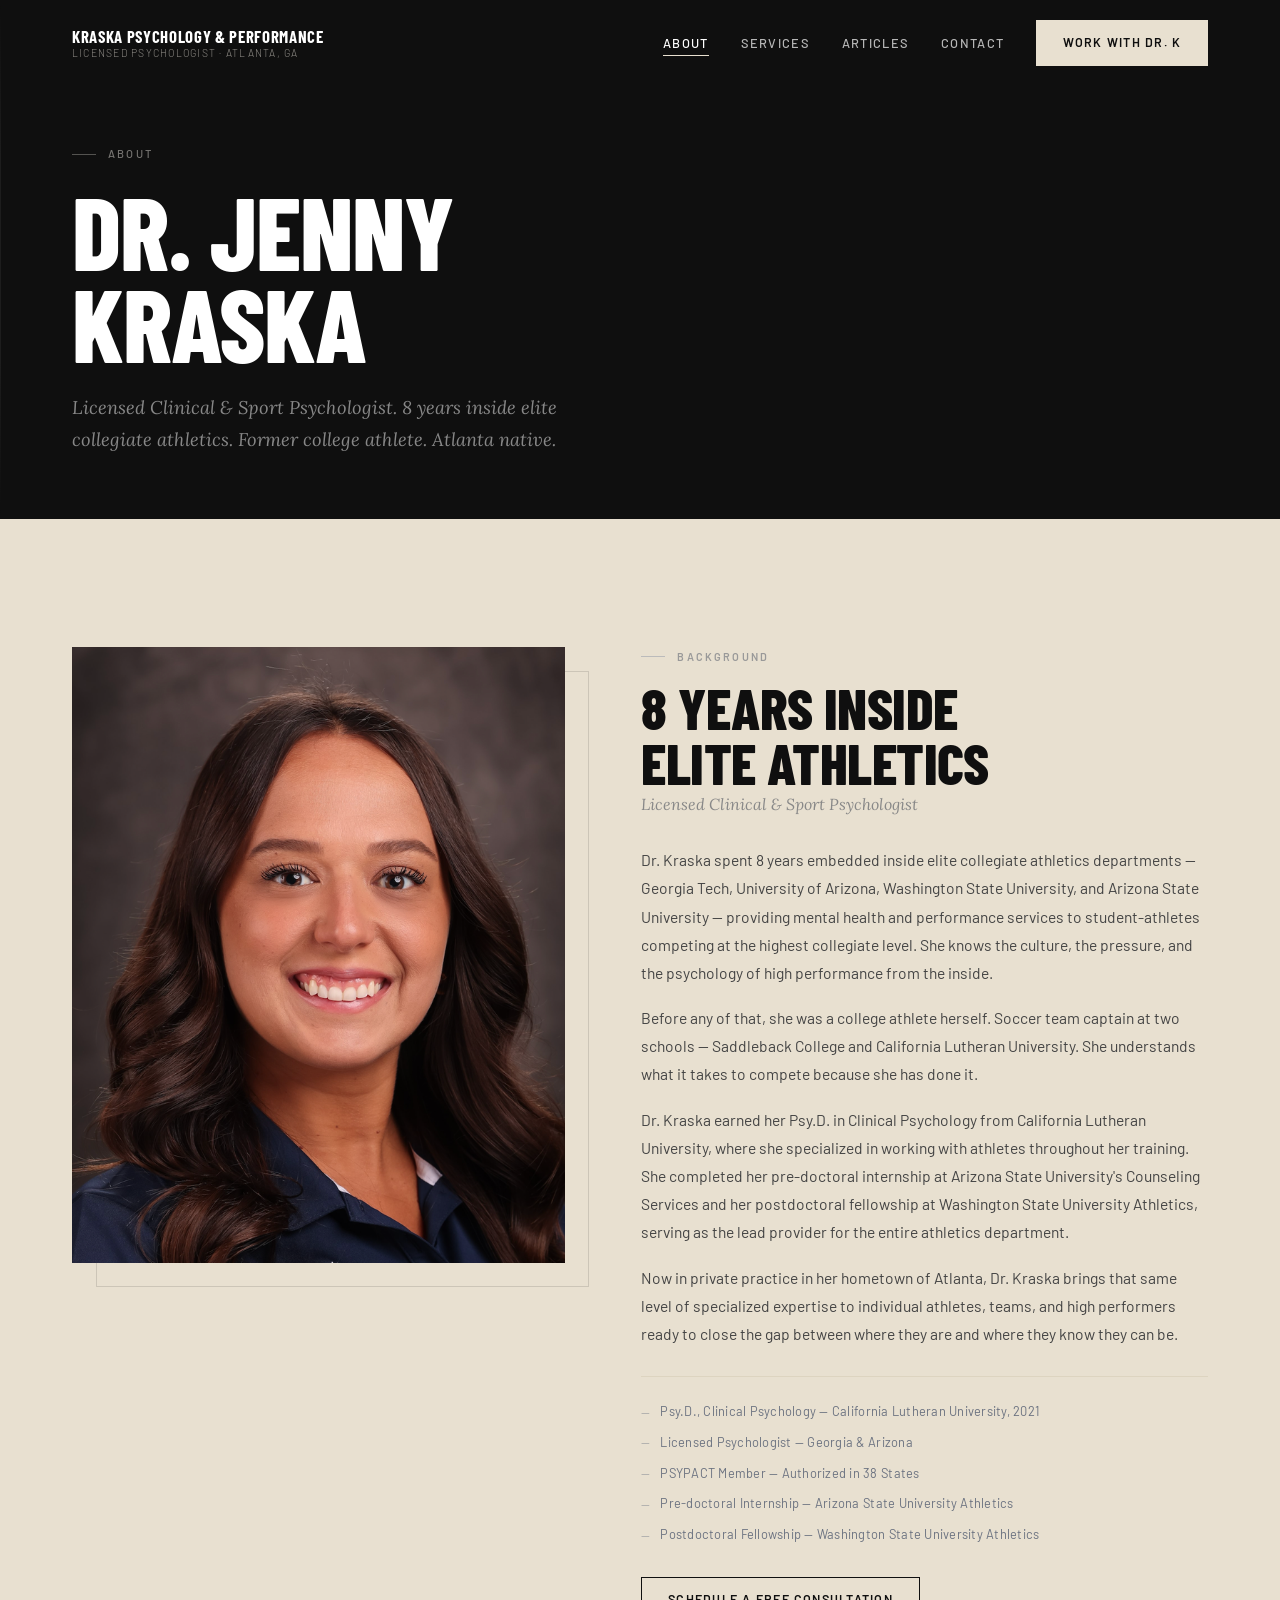
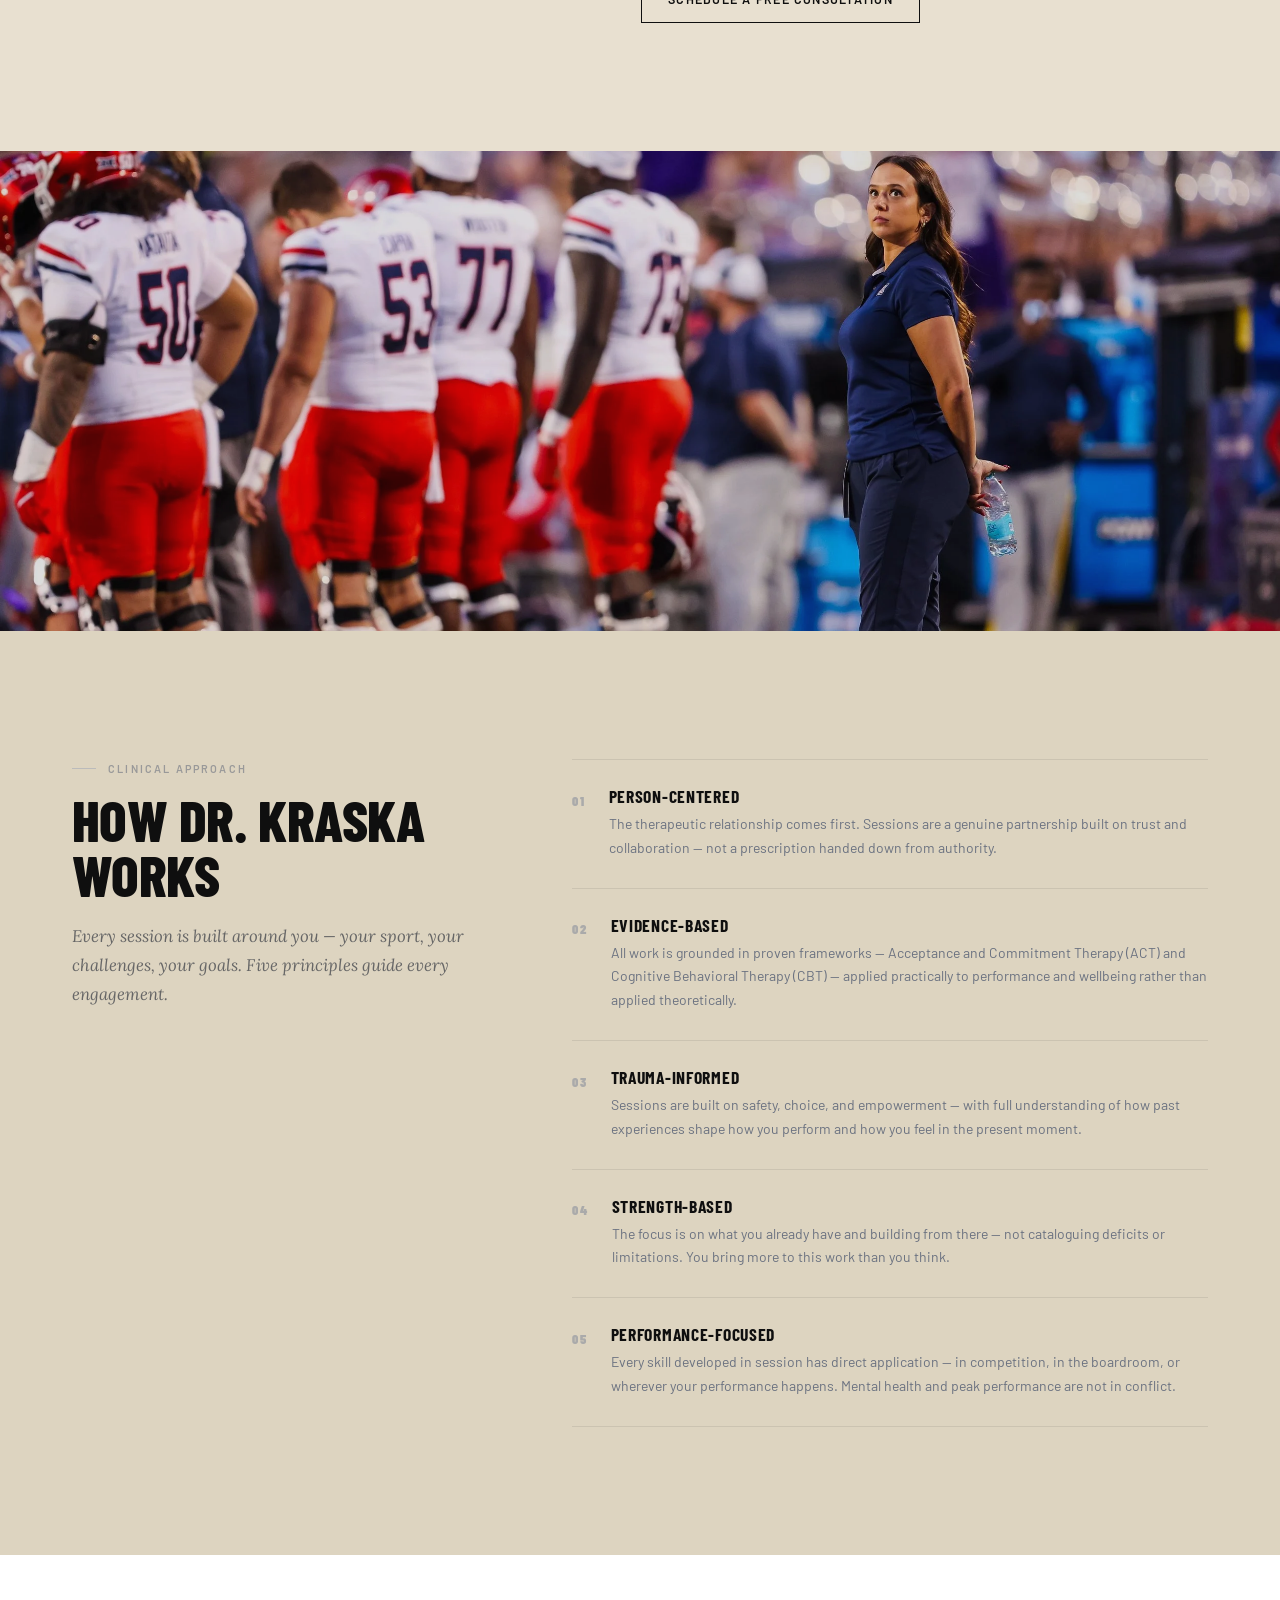
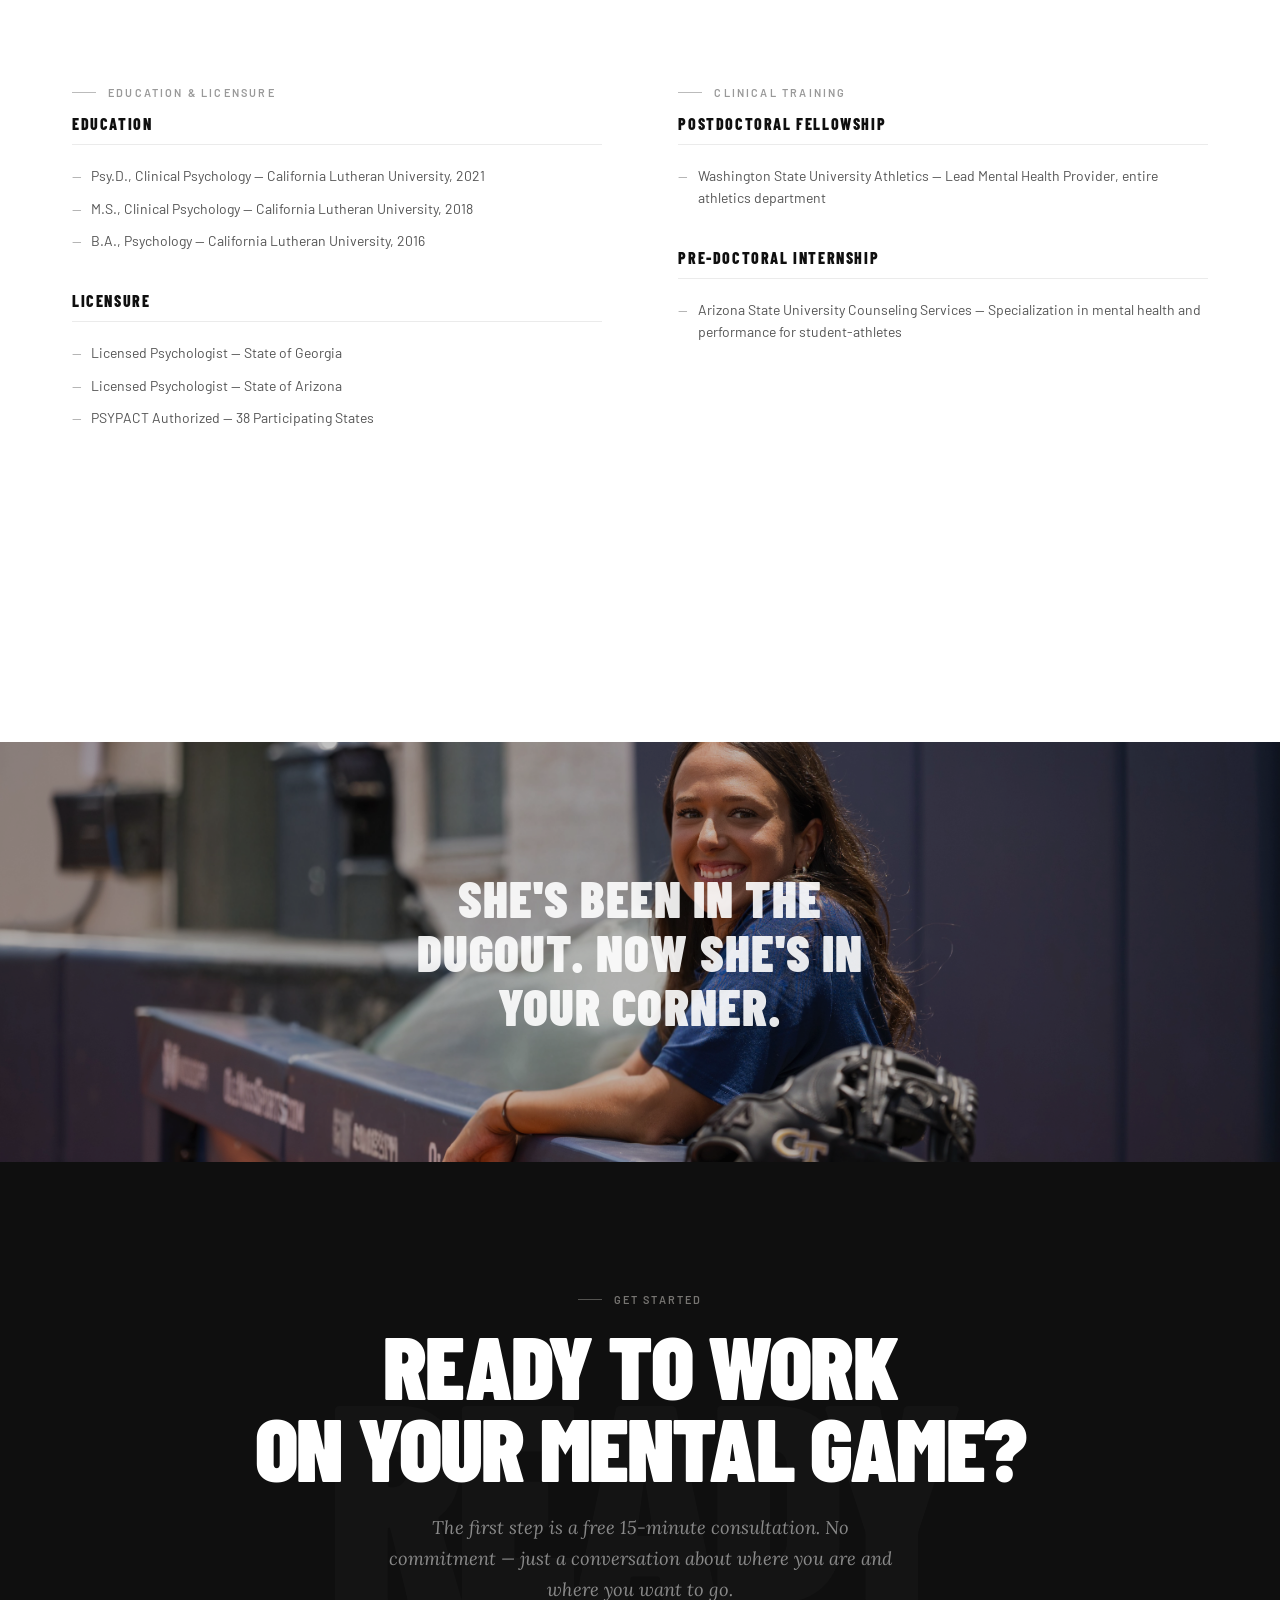
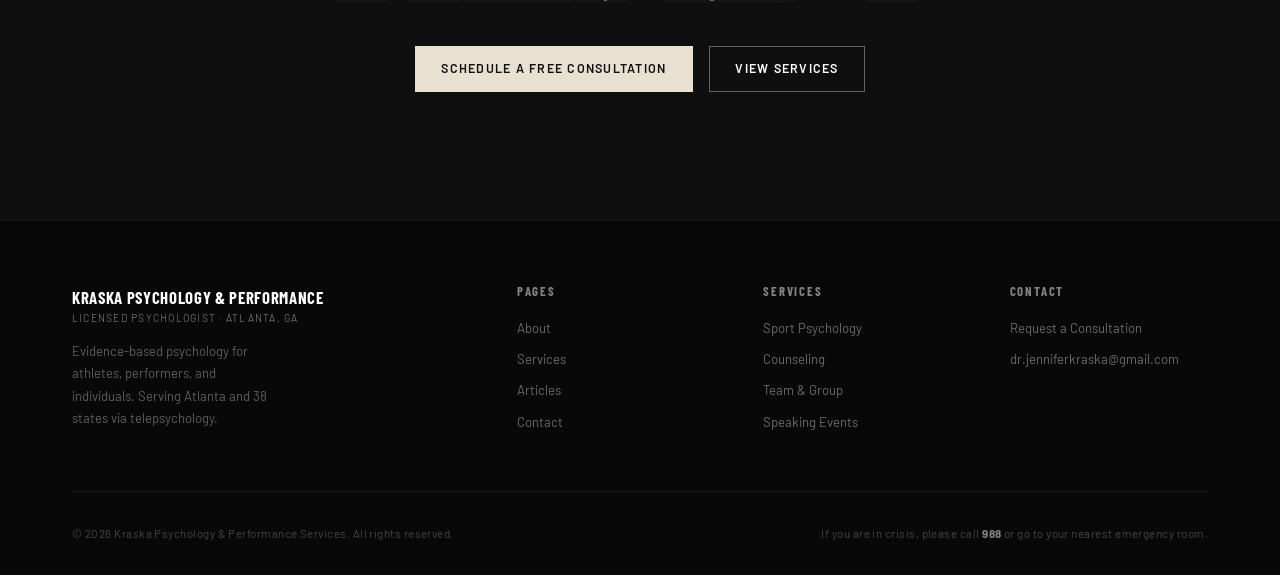
==== about.html @ d78b2ba6 "switched kpps design" ====
<!DOCTYPE html>
<html lang="en">
<head>
  <meta charset="UTF-8" />
  <meta name="viewport" content="width=device-width, initial-scale=1.0" />
  <title>About Dr. Jenny Kraska | Kraska Psychology & Performance</title>
  <meta name="description" content="Dr. Jenny Kraska is a licensed Clinical and Sport Psychologist with 8 years inside elite collegiate athletics. Based in Atlanta, GA — serving clients in 38 states." />
  <meta name="robots" content="index, follow" />
  <meta property="og:title" content="About Dr. Jenny Kraska" />
  <meta property="og:type" content="website" />
  <link rel="canonical" href="https://www.kraskapsychologyandperformance.com/about.html" />
  <link rel="preconnect" href="https://fonts.googleapis.com" />
  <link rel="preconnect" href="https://fonts.gstatic.com" crossorigin />
  <link href="https://fonts.googleapis.com/css2?family=Barlow+Condensed:wght@600;700;800;900&family=Lora:ital,wght@0,400;0,500;1,400&family=Barlow:wght@300;400;500&display=swap" rel="stylesheet" />
  <link rel="stylesheet" href="assets/css/styles.css" />
</head>
<body>

<a class="skip-link" href="#main-content">Skip to main content</a>

<header class="site-header" id="site-header" role="banner">
  <div class="container">
    <div class="header-inner">
      <a href="index.html" class="wordmark" aria-label="Kraska Psychology & Performance — Home">
        Kraska Psychology & Performance
        <span>Licensed Psychologist · Atlanta, GA</span>
      </a>
      <nav class="main-nav" aria-label="Main navigation">
        <a href="about.html">About</a>
        <a href="services.html">Services</a>
        <a href="articles.html">Articles</a>
        <a href="contact.html">Contact</a>
      </nav>
      <a href="contact.html" class="btn btn-primary-light header-cta">Work with Dr. K</a>
      <button class="nav-toggle" id="nav-toggle" aria-label="Toggle menu" aria-expanded="false">
        <span></span><span></span><span></span>
      </button>
    </div>
  </div>
  <nav class="mobile-nav" id="mobile-nav" aria-label="Mobile navigation">
    <a href="about.html">About</a>
    <a href="services.html">Services</a>
    <a href="articles.html">Articles</a>
    <a href="contact.html">Contact</a>
    <a href="contact.html" class="btn btn-primary-light">Request a Consultation</a>
  </nav>
</header>

<main id="main-content">

  <!-- ── PAGE HERO ─────────────────────────────────────────────── -->
  <section class="page-hero noise" aria-labelledby="about-heading">
    <div class="container" style="position:relative;z-index:2;">
      <p class="page-hero-label">About</p>
      <h1 id="about-heading">Dr. Jenny<br>Kraska</h1>
      <p class="page-hero-sub">Licensed Clinical & Sport Psychologist. 8 years inside elite collegiate athletics. Former college athlete. Atlanta native.</p>
    </div>
  </section>

  <!-- ── BIO + PHOTO ────────────────────────────────────────────── -->
  <section class="section section-cream" aria-labelledby="bio-heading">
    <div class="container">
      <div class="about-grid">

        <div class="about-photo-wrap fade-up">
          <img
            src="assets/img/dr_kraska_headshot.webp"
            alt="Dr. Jenny Kraska"
            loading="lazy"
          />
        </div>

        <div class="about-content">
          <p class="section-label">Background</p>
          <h2 id="bio-heading" class="section-headline fade-up">8 Years Inside<br>Elite Athletics</h2>
          <p class="about-title fade-up">Licensed Clinical & Sport Psychologist</p>

          <div class="about-body fade-up">
            <p>Dr. Kraska spent 8 years embedded inside elite collegiate athletics departments — Georgia Tech, University of Arizona, Washington State University, and Arizona State University — providing mental health and performance services to student-athletes competing at the highest collegiate level. She knows the culture, the pressure, and the psychology of high performance from the inside.</p>
            <p>Before any of that, she was a college athlete herself. Soccer team captain at two schools — Saddleback College and California Lutheran University. She understands what it takes to compete because she has done it.</p>
            <p>Dr. Kraska earned her Psy.D. in Clinical Psychology from California Lutheran University, where she specialized in working with athletes throughout her training. She completed her pre-doctoral internship at Arizona State University's Counseling Services and her postdoctoral fellowship at Washington State University Athletics, serving as the lead provider for the entire athletics department.</p>
            <p>Now in private practice in her hometown of Atlanta, Dr. Kraska brings that same level of specialized expertise to individual athletes, teams, and high performers ready to close the gap between where they are and where they know they can be.</p>
          </div>

          <ul class="creds-list fade-up" aria-label="Key credentials">
            <li>Psy.D., Clinical Psychology — California Lutheran University, 2021</li>
            <li>Licensed Psychologist — Georgia & Arizona</li>
            <li>PSYPACT Member — Authorized in 38 States</li>
            <li>Pre-doctoral Internship — Arizona State University Athletics</li>
            <li>Postdoctoral Fellowship — Washington State University Athletics</li>
          </ul>

          <a href="contact.html" class="btn btn-outline fade-up">Schedule a Free Consultation</a>
        </div>

      </div>
    </div>
  </section>

  <!-- ── ON THE FIELD PHOTO BREAK ──────────────────────────────── -->
  <div style="background:var(--black-mid); overflow:hidden; max-height:480px;">
    <img
      src="assets/img/dr_kraska_onfield.webp"
      alt="Dr. Kraska on the sideline during a collegiate football game at the University of Arizona"
      loading="lazy"
      style="width:100%; max-height:480px; object-fit:cover; object-position:center 30%; opacity:0.85;"
    />
  </div>

  <!-- ── APPROACH ───────────────────────────────────────────────── -->
  <section class="section section-cream-dark" aria-labelledby="approach-heading">
    <div class="container">
      <div style="display:grid; grid-template-columns:0.8fr 1.2fr; gap:clamp(3rem,6vw,6rem); align-items:start;">

        <div style="position:sticky; top:7rem;">
          <p class="section-label">Clinical Approach</p>
          <h2 id="approach-heading" class="section-headline fade-up">How Dr. Kraska<br>Works</h2>
          <p class="fade-up" style="font-family:'Lora',serif; font-style:italic; font-size:1.05rem; line-height:1.75; color:#666; margin-top:1.25rem;">Every session is built around you — your sport, your challenges, your goals. Five principles guide every engagement.</p>
        </div>

        <div class="approach-pillars">
          <div class="pillar fade-up">
            <span class="pillar-num">01</span>
            <div>
              <h4>Person-Centered</h4>
              <p>The therapeutic relationship comes first. Sessions are a genuine partnership built on trust and collaboration — not a prescription handed down from authority.</p>
            </div>
          </div>
          <div class="pillar fade-up fade-up-delay-1">
            <span class="pillar-num">02</span>
            <div>
              <h4>Evidence-Based</h4>
              <p>All work is grounded in proven frameworks — Acceptance and Commitment Therapy (ACT) and Cognitive Behavioral Therapy (CBT) — applied practically to performance and wellbeing rather than applied theoretically.</p>
            </div>
          </div>
          <div class="pillar fade-up fade-up-delay-2">
            <span class="pillar-num">03</span>
            <div>
              <h4>Trauma-Informed</h4>
              <p>Sessions are built on safety, choice, and empowerment — with full understanding of how past experiences shape how you perform and how you feel in the present moment.</p>
            </div>
          </div>
          <div class="pillar fade-up fade-up-delay-3">
            <span class="pillar-num">04</span>
            <div>
              <h4>Strength-Based</h4>
              <p>The focus is on what you already have and building from there — not cataloguing deficits or limitations. You bring more to this work than you think.</p>
            </div>
          </div>
          <div class="pillar fade-up fade-up-delay-4">
            <span class="pillar-num">05</span>
            <div>
              <h4>Performance-Focused</h4>
              <p>Every skill developed in session has direct application — in competition, in the boardroom, or wherever your performance happens. Mental health and peak performance are not in conflict.</p>
            </div>
          </div>
        </div>

      </div>
    </div>
  </section>

  <!-- ── EDUCATION & CREDENTIALS ───────────────────────────────── -->
  <section class="section section-white" aria-label="Education and credentials">
    <div class="container">
      <div style="display:grid; grid-template-columns:1fr 1fr; gap:clamp(3rem,6vw,5rem);">

        <div>
          <p class="section-label">Education & Licensure</p>
          <div class="credentials-block fade-up">
            <h3>Education</h3>
            <ul>
              <li>Psy.D., Clinical Psychology — California Lutheran University, 2021</li>
              <li>M.S., Clinical Psychology — California Lutheran University, 2018</li>
              <li>B.A., Psychology — California Lutheran University, 2016</li>
            </ul>
          </div>
          <div class="credentials-block fade-up fade-up-delay-1">
            <h3>Licensure</h3>
            <ul>
              <li>Licensed Psychologist — State of Georgia</li>
              <li>Licensed Psychologist — State of Arizona</li>
              <li>PSYPACT Authorized — 38 Participating States</li>
            </ul>
          </div>
          <div class="credentials-block fade-up fade-up-delay-2">
            <h3>Professional Memberships</h3>
            <ul>
              <li>Association for Applied Sport Psychology (AASP)</li>
              <li>Clinical/Counseling Sport Psychology Association (CCSPA)</li>
            </ul>
          </div>
        </div>

        <div>
          <p class="section-label">Clinical Training</p>
          <div class="credentials-block fade-up">
            <h3>Postdoctoral Fellowship</h3>
            <ul>
              <li>Washington State University Athletics — Lead Mental Health Provider, entire athletics department</li>
            </ul>
          </div>
          <div class="credentials-block fade-up fade-up-delay-1">
            <h3>Pre-doctoral Internship</h3>
            <ul>
              <li>Arizona State University Counseling Services — Specialization in mental health and performance for student-athletes</li>
            </ul>
          </div>
          <div class="credentials-block fade-up fade-up-delay-2">
            <h3>Athletics Experience</h3>
            <ul>
              <li>Georgia Institute of Technology — Sport Psychologist</li>
              <li>University of Arizona — Sport Psychologist</li>
              <li>Washington State University — Lead Mental Health Provider</li>
              <li>Arizona State University — Internship</li>
            </ul>
          </div>
        </div>

      </div>
    </div>
  </section>

  <!-- ── DUGOUT PHOTO ───────────────────────────────────────────── -->
  <div style="background:var(--black); overflow:hidden; max-height:420px; position:relative;">
    <img
      src="assets/img/dr_kraska_dugout.jpeg"
      alt="Dr. Kraska in the dugout at a collegiate baseball game"
      loading="lazy"
      style="width:100%; max-height:420px; object-fit:cover; object-position:center 40%; opacity:0.75;"
    />
    <div style="position:absolute; inset:0; display:flex; align-items:center; justify-content:center; z-index:2;">
      <p style="font-family:'Barlow Condensed',sans-serif; font-weight:900; font-size:clamp(1.8rem,4vw,3.2rem); text-transform:uppercase; letter-spacing:0.02em; color:rgba(255,255,255,0.9); text-align:center; max-width:22ch; line-height:1.05;">She's been in the dugout. Now she's in your corner.</p>
    </div>
  </div>

  <!-- ── CTA ────────────────────────────────────────────────────── -->
  <section class="cta-section" aria-labelledby="about-cta-heading">
    <div class="container">
      <p class="section-label section-label-light" style="justify-content:center;">Get Started</p>
      <h2 id="about-cta-heading" class="cta-headline">Ready to Work<br>on Your Mental Game?</h2>
      <p class="cta-sub">The first step is a free 15-minute consultation. No commitment — just a conversation about where you are and where you want to go.</p>
      <div class="cta-actions">
        <a href="contact.html" class="btn btn-primary-light">Schedule a Free Consultation</a>
        <a href="services.html" class="btn btn-ghost">View Services</a>
      </div>
    </div>
  </section>

</main>

<footer class="site-footer" role="contentinfo">
  <div class="container">
    <div class="footer-grid">
      <div class="footer-brand">
        <a href="index.html" class="wordmark">
          Kraska Psychology & Performance
          <span>Licensed Psychologist · Atlanta, GA</span>
        </a>
        <p>Evidence-based psychology for athletes, performers, and individuals. Serving Atlanta and 38 states via telepsychology.</p>
      </div>
      <div class="footer-col">
        <h4>Pages</h4>
        <a href="about.html">About</a>
        <a href="services.html">Services</a>
        <a href="articles.html">Articles</a>
        <a href="contact.html">Contact</a>
      </div>
      <div class="footer-col">
        <h4>Services</h4>
        <a href="services.html#sport-psychology">Sport Psychology</a>
        <a href="services.html#counseling">Counseling</a>
        <a href="services.html#team-consulting">Team & Group</a>
        <a href="services.html#speaking">Speaking Events</a>
      </div>
      <div class="footer-col">
        <h4>Contact</h4>
        <a href="contact.html">Request a Consultation</a>
        <a href="mailto:dr.jenniferkraska@gmail.com">dr.jenniferkraska@gmail.com</a>
      </div>
    </div>
    <div class="footer-bottom">
      <span>© <span id="footer-year"></span> Kraska Psychology & Performance Services. All rights reserved.</span>
      <span>If you are in crisis, please call <strong>988</strong> or go to your nearest emergency room.</span>
    </div>
  </div>
</footer>

<script src="assets/js/main.js"></script>
</body>
</html>
---- assets/css/styles.css ----
/* ============================================
   Kraska Psychology & Performance
   Unified Stylesheet — All Pages
   ============================================ */

/* ─── VARIABLES ─────────────────────────────────────────────── */
:root {
  --black: #0f0f0f;
  --black-mid: #1a1a1a;
  --black-lite: #242424;
  --cream: #e8e0d0;
  --cream-dark: #ddd4c0;
  --charcoal: #2a2a2a;
  --muted: #6b7280;
  --white: #ffffff;

  --font-display: "Barlow Condensed", sans-serif;
  --font-body: "Barlow", sans-serif;
  --font-serif: "Lora", serif;

  --max-w: 1200px;
  --section-pad: clamp(5rem, 10vw, 9rem);
  --gutter: clamp(1.25rem, 5vw, 2rem);
  --transition: 0.25s ease;
}

/* ─── RESET ──────────────────────────────────────────────────── */
*,
*::before,
*::after {
  box-sizing: border-box;
  margin: 0;
  padding: 0;
}
html {
  scroll-behavior: smooth;
  -webkit-text-size-adjust: 100%;
}
body {
  font-family: var(--font-body);
  font-weight: 400;
  color: var(--charcoal);
  background: var(--cream);
  -webkit-font-smoothing: antialiased;
  overflow-x: hidden;
  line-height: 1.6;
}
img {
  display: block;
  max-width: 100%;
  height: auto;
}
a {
  text-decoration: none;
  color: inherit;
}
button {
  cursor: pointer;
  font-family: inherit;
}
ul,
ol {
  list-style: none;
}

/* ─── CONTAINER ──────────────────────────────────────────────── */
.container {
  max-width: var(--max-w);
  margin: 0 auto;
  padding: 0 var(--gutter);
}

/* ─── NOISE OVERLAY ──────────────────────────────────────────── */
.noise {
  position: relative;
}
.noise::after {
  content: "";
  position: absolute;
  inset: 0;
  background-image: url("data:image/svg+xml,%3Csvg viewBox='0 0 256 256' xmlns='http://www.w3.org/2000/svg'%3E%3Cfilter id='noise'%3E%3CfeTurbulence type='fractalNoise' baseFrequency='0.9' numOctaves='4' stitchTiles='stitch'/%3E%3C/filter%3E%3Crect width='100%25' height='100%25' filter='url(%23noise)' opacity='0.04'/%3E%3C/svg%3E");
  pointer-events: none;
  z-index: 1;
}

/* ─── SKIP LINK ──────────────────────────────────────────────── */
.skip-link {
  position: absolute;
  top: -999px;
  left: 1rem;
  background: var(--cream);
  color: var(--black);
  padding: 0.5rem 1rem;
  font-weight: 700;
  z-index: 9999;
}
.skip-link:focus {
  top: 1rem;
}

/* ─── TYPOGRAPHY ─────────────────────────────────────────────── */
h1,
h2,
h3,
h4,
h5 {
  font-family: var(--font-display);
  font-weight: 800;
  line-height: 1;
  letter-spacing: -0.01em;
  text-transform: uppercase;
  color: var(--black);
}
h1 {
  font-size: clamp(2.8rem, 7vw, 5.5rem);
}
h2 {
  font-size: clamp(2rem, 4.5vw, 3.5rem);
}
h3 {
  font-size: clamp(1.4rem, 2.5vw, 1.85rem);
}
h4 {
  font-size: 1.1rem;
}
p {
  font-family: var(--font-body);
  font-size: 0.975rem;
  line-height: 1.8;
  color: #444;
}

/* ─── BUTTONS ────────────────────────────────────────────────── */
.btn {
  display: inline-flex;
  align-items: center;
  justify-content: center;
  font-family: var(--font-body);
  font-size: 0.78rem;
  font-weight: 600;
  letter-spacing: 0.1em;
  text-transform: uppercase;
  padding: 0.75rem 1.6rem;
  border: 1px solid transparent;
  cursor: pointer;
  transition: all var(--transition);
  white-space: nowrap;
}
.btn-primary {
  background: var(--black);
  color: var(--white);
  border-color: var(--black);
}
.btn-primary:hover {
  background: var(--black-mid);
  border-color: var(--black-mid);
  transform: translateY(-1px);
}
/* On dark backgrounds */
.btn-primary-light {
  background: var(--cream);
  color: var(--black);
  border-color: var(--cream);
}
.btn-primary-light:hover {
  background: var(--white);
  border-color: var(--white);
  transform: translateY(-1px);
}
.btn-ghost {
  background: transparent;
  color: var(--white);
  border-color: rgba(255, 255, 255, 0.35);
}
.btn-ghost:hover {
  border-color: var(--white);
  background: rgba(255, 255, 255, 0.05);
}
.btn-outline {
  background: transparent;
  color: var(--black);
  border-color: var(--black);
}
.btn-outline:hover {
  background: var(--black);
  color: var(--white);
}

/* ─── SECTION LABELS ─────────────────────────────────────────── */
.section-label {
  font-family: var(--font-body);
  font-size: 0.68rem;
  font-weight: 600;
  letter-spacing: 0.2em;
  text-transform: uppercase;
  color: #999;
  margin-bottom: 0.85rem;
  display: flex;
  align-items: center;
  gap: 0.75rem;
}
.section-label::before {
  content: "";
  display: inline-block;
  width: 1.5rem;
  height: 1px;
  background: #bbb;
  flex-shrink: 0;
}
/* On dark backgrounds */
.section-label-light {
  color: rgba(245, 240, 232, 0.45);
}
.section-label-light::before {
  background: rgba(245, 240, 232, 0.3);
}

.section-headline {
  font-family: var(--font-display);
  font-weight: 800;
  font-size: clamp(2.2rem, 4.5vw, 3.8rem);
  line-height: 0.95;
  letter-spacing: -0.01em;
  text-transform: uppercase;
  color: var(--black);
}
.section-headline-light {
  color: var(--white);
}

/* ─── FADE-UP ANIMATION ──────────────────────────────────────── */
.fade-up {
  opacity: 0;
  transform: translateY(28px);
  transition:
    opacity 0.7s ease,
    transform 0.7s ease;
}
.fade-up.visible {
  opacity: 1;
  transform: translateY(0);
}
.fade-up-delay-1 {
  transition-delay: 0.1s;
}
.fade-up-delay-2 {
  transition-delay: 0.2s;
}
.fade-up-delay-3 {
  transition-delay: 0.3s;
}
.fade-up-delay-4 {
  transition-delay: 0.4s;
}

/* ─── HEADER ─────────────────────────────────────────────────── */
.site-header {
  position: fixed;
  top: 0;
  left: 0;
  right: 0;
  z-index: 100;
  padding: 1.25rem 0;
  transition:
    background 0.4s ease,
    padding 0.4s ease,
    backdrop-filter 0.4s ease;
}
.site-header.scrolled {
  background: rgba(15, 15, 15, 0.96);
  backdrop-filter: blur(12px);
  padding: 0.85rem 0;
  border-bottom: 1px solid rgba(245, 240, 232, 0.1);
}
.header-inner {
  display: flex;
  align-items: center;
  gap: 2rem;
}
.wordmark {
  font-family: var(--font-display);
  font-weight: 700;
  font-size: 1.05rem;
  letter-spacing: 0.04em;
  text-transform: uppercase;
  color: var(--white);
  line-height: 1.1;
  flex-shrink: 0;
}
.wordmark span {
  display: block;
  font-family: var(--font-body);
  font-weight: 300;
  font-size: 0.65rem;
  letter-spacing: 0.12em;
  text-transform: uppercase;
  color: rgba(245, 240, 232, 0.55);
  margin-top: 0.15rem;
}
.main-nav {
  display: flex;
  align-items: center;
  gap: 2rem;
  margin-left: auto;
}
.main-nav a {
  font-family: var(--font-body);
  font-size: 0.8rem;
  font-weight: 500;
  letter-spacing: 0.1em;
  text-transform: uppercase;
  color: rgba(255, 255, 255, 0.7);
  transition: color 0.2s;
  position: relative;
}
.main-nav a::after {
  content: "";
  position: absolute;
  bottom: -3px;
  left: 0;
  width: 0;
  height: 1px;
  background: var(--cream);
  transition: width 0.3s ease;
}
.main-nav a:hover,
.main-nav a.active {
  color: var(--white);
}
.main-nav a:hover::after,
.main-nav a.active::after {
  width: 100%;
}

.nav-toggle {
  display: none;
  flex-direction: column;
  gap: 5px;
  background: none;
  border: none;
  cursor: pointer;
  padding: 4px;
  margin-left: auto;
}
.nav-toggle span {
  display: block;
  width: 24px;
  height: 1.5px;
  background: var(--white);
  transition: all 0.3s;
}
.nav-toggle.open span:nth-child(1) {
  transform: translateY(6.5px) rotate(45deg);
}
.nav-toggle.open span:nth-child(2) {
  opacity: 0;
}
.nav-toggle.open span:nth-child(3) {
  transform: translateY(-6.5px) rotate(-45deg);
}

.mobile-nav {
  display: none;
  flex-direction: column;
  padding: 1.5rem var(--gutter) 2rem;
  background: var(--black);
  border-top: 1px solid rgba(255, 255, 255, 0.08);
  gap: 0;
}
.mobile-nav.open {
  display: flex;
}
.mobile-nav a {
  font-size: 0.875rem;
  font-weight: 500;
  letter-spacing: 0.08em;
  text-transform: uppercase;
  color: rgba(255, 255, 255, 0.75);
  padding: 0.9rem 0;
  border-bottom: 1px solid rgba(255, 255, 255, 0.07);
  transition: color 0.2s;
}
.mobile-nav a:hover {
  color: var(--white);
}
.mobile-nav .btn {
  margin-top: 1.5rem;
  align-self: flex-start;
}

/* ─── PAGE HERO (inner pages) ───────────────────────────────── */
.page-hero {
  background: var(--black);
  padding-top: 9rem;
  padding-bottom: 4rem;
  position: relative;
  overflow: hidden;
}
.page-hero::after {
  content: "";
  position: absolute;
  top: 0;
  right: 15%;
  width: 1px;
  height: 100%;
  background: linear-gradient(
    to bottom,
    transparent,
    rgba(255, 255, 255, 0.06) 30%,
    rgba(255, 255, 255, 0.06) 70%,
    transparent
  );
  pointer-events: none;
}
.page-hero-label {
  font-family: var(--font-body);
  font-size: 0.7rem;
  font-weight: 500;
  letter-spacing: 0.2em;
  text-transform: uppercase;
  color: rgba(245, 240, 232, 0.45);
  margin-bottom: 1.25rem;
  display: flex;
  align-items: center;
  gap: 0.75rem;
}
.page-hero-label::before {
  content: "";
  display: inline-block;
  width: 1.5rem;
  height: 1px;
  background: rgba(245, 240, 232, 0.3);
}
.page-hero h1 {
  color: var(--white);
  font-size: clamp(3rem, 8vw, 7rem);
  line-height: 0.9;
  max-width: 14ch;
}
.page-hero-sub {
  font-family: var(--font-serif);
  font-style: italic;
  font-size: clamp(1rem, 1.8vw, 1.15rem);
  color: rgba(255, 255, 255, 0.5);
  margin-top: 1.5rem;
  max-width: 50ch;
  line-height: 1.7;
}

/* ─── SECTION BASE ───────────────────────────────────────────── */
.section {
  padding: var(--section-pad) 0;
}
.section-white {
  background: var(--white);
}
.section-cream {
  background: var(--cream);
}
.section-cream-dark {
  background: var(--cream-dark);
}
.section-black {
  background: var(--black);
  padding: var(--section-pad) 0;
}
.section-black-mid {
  background: var(--black-mid);
  padding: var(--section-pad) 0;
}

/* ─── TESTIMONIALS ───────────────────────────────────────────── */
.testimonials-grid {
  display: grid;
  grid-template-columns: repeat(3, 1fr);
  gap: 1.5rem;
}
.testimonial-card {
  background: var(--white);
  padding: 2rem;
  border: 1px solid var(--cream-dark);
  position: relative;
}
.testimonial-card::before {
  content: '"';
  position: absolute;
  top: 1rem;
  right: 1.5rem;
  font-family: var(--font-serif);
  font-size: 4rem;
  line-height: 1;
  color: var(--cream-dark);
}
.testimonial-stars {
  display: flex;
  gap: 0.2rem;
  margin-bottom: 1rem;
}
.star {
  color: #aaa;
  font-size: 0.8rem;
}
.testimonial-text {
  font-family: var(--font-serif);
  font-style: italic;
  font-size: 0.925rem;
  line-height: 1.75;
  color: #444;
  margin-bottom: 1.25rem;
}
.testimonial-attribution {
  font-size: 0.72rem;
  font-weight: 600;
  letter-spacing: 0.1em;
  text-transform: uppercase;
  color: var(--muted);
}
.testimonial-placeholder-note {
  font-size: 0.7rem;
  color: #aaa;
  letter-spacing: 0.06em;
  margin-top: 0.3rem;
}

/* ─── ARTICLES GRID ──────────────────────────────────────────── */
.articles-grid {
  display: grid;
  grid-template-columns: repeat(3, 1fr);
  gap: 1.5rem;
}
.articles-header,
.services-header {
  display: flex;
  justify-content: space-between;
  align-items: flex-end;
  margin-bottom: clamp(2.5rem, 5vw, 4rem);
  gap: 1.5rem;
}
.article-card {
  background: var(--cream);
  padding: 2rem;
  border: 1px solid rgba(0, 0, 0, 0.07);
  transition:
    border-color 0.3s,
    transform 0.3s;
}
.article-card:hover {
  border-color: var(--black);
  transform: translateY(-3px);
}
.article-tag {
  display: inline-block;
  font-size: 0.63rem;
  font-weight: 700;
  letter-spacing: 0.14em;
  text-transform: uppercase;
  color: var(--black);
  background: var(--cream-dark);
  padding: 0.25rem 0.6rem;
  margin-bottom: 1rem;
}
.article-card h3 {
  font-family: var(--font-display);
  font-weight: 700;
  font-size: 1.1rem;
  letter-spacing: 0.01em;
  text-transform: uppercase;
  line-height: 1.15;
  color: var(--black);
  margin-bottom: 0.75rem;
}
.article-card h3 a:hover {
  color: #555;
}
.article-card p {
  font-size: 0.84rem;
  line-height: 1.7;
  color: var(--muted);
  margin-bottom: 1rem;
}
.article-source {
  font-size: 0.68rem;
  font-weight: 600;
  letter-spacing: 0.1em;
  text-transform: uppercase;
  color: rgba(0, 0, 0, 0.3);
}
.view-all-link {
  font-size: 0.75rem;
  font-weight: 600;
  letter-spacing: 0.12em;
  text-transform: uppercase;
  color: rgba(245, 240, 232, 0.6);
  display: flex;
  align-items: center;
  gap: 0.5rem;
  padding-bottom: 0.25rem;
  border-bottom: 1px solid rgba(245, 240, 232, 0.25);
  transition:
    gap 0.2s,
    color 0.2s;
  white-space: nowrap;
}
.view-all-link:hover {
  gap: 0.85rem;
  color: var(--white);
}
.view-all-link-dark {
  color: rgba(0, 0, 0, 0.4);
  border-bottom-color: rgba(0, 0, 0, 0.15);
}
.view-all-link-dark:hover {
  color: var(--black);
}

/* ─── CTA SECTION ────────────────────────────────────────────── */
.cta-section {
  background: var(--black);
  padding: clamp(5rem, 10vw, 9rem) 0;
  position: relative;
  overflow: hidden;
  text-align: center;
}
.cta-section::before {
  content: "READY";
  position: absolute;
  top: 50%;
  left: 50%;
  transform: translate(-50%, -50%);
  font-family: var(--font-display);
  font-weight: 900;
  font-size: clamp(10rem, 22vw, 22rem);
  line-height: 1;
  color: rgba(255, 255, 255, 0.02);
  pointer-events: none;
  white-space: nowrap;
  letter-spacing: -0.04em;
}
.cta-section .container {
  position: relative;
  z-index: 2;
}
.cta-headline {
  font-family: var(--font-display);
  font-weight: 900;
  font-size: clamp(3rem, 7vw, 6.5rem);
  line-height: 0.92;
  letter-spacing: -0.02em;
  text-transform: uppercase;
  color: var(--white);
  margin-bottom: 1.5rem;
}
.cta-sub {
  font-family: var(--font-serif);
  font-style: italic;
  font-size: clamp(1rem, 1.8vw, 1.15rem);
  color: rgba(255, 255, 255, 0.5);
  max-width: 46ch;
  margin: 0 auto 2.5rem;
  line-height: 1.7;
}
.cta-actions {
  display: flex;
  gap: 1rem;
  justify-content: center;
  flex-wrap: wrap;
}

/* ─── FOOTER ─────────────────────────────────────────────────── */
.site-footer {
  background: #080808;
  padding: 4rem 0 2rem;
  border-top: 1px solid rgba(255, 255, 255, 0.06);
}
.footer-grid {
  display: grid;
  grid-template-columns: 2fr 1fr 1fr 1fr;
  gap: 3rem;
  margin-bottom: 3rem;
}
.footer-brand p {
  font-size: 0.82rem;
  line-height: 1.7;
  color: rgba(255, 255, 255, 0.35);
  margin-top: 1rem;
  max-width: 28ch;
}
.footer-col h4 {
  font-family: var(--font-display);
  font-weight: 700;
  font-size: 0.8rem;
  letter-spacing: 0.14em;
  text-transform: uppercase;
  color: rgba(255, 255, 255, 0.5);
  margin-bottom: 1.25rem;
}
.footer-col a {
  display: block;
  font-size: 0.82rem;
  color: rgba(255, 255, 255, 0.4);
  margin-bottom: 0.65rem;
  transition: color 0.2s;
}
.footer-col a:hover {
  color: var(--white);
}
.footer-bottom {
  padding-top: 2rem;
  border-top: 1px solid rgba(255, 255, 255, 0.06);
  display: flex;
  justify-content: space-between;
  align-items: center;
  gap: 1rem;
  flex-wrap: wrap;
}
.footer-bottom span {
  font-size: 0.72rem;
  color: rgba(255, 255, 255, 0.25);
  letter-spacing: 0.04em;
}
.footer-bottom strong {
  color: rgba(255, 255, 255, 0.5);
}

/* ─── SERVICE CARDS ──────────────────────────────────────────── */
.services-grid {
  display: grid;
  grid-template-columns: repeat(2, 1fr);
  gap: 1px;
  background: rgba(255, 255, 255, 0.06);
}
.service-card {
  background: var(--black);
  padding: clamp(1.75rem, 4vw, 2.75rem);
  border: 1px solid rgba(255, 255, 255, 0.06);
  position: relative;
  overflow: hidden;
  transition: background 0.3s;
}
.service-card::before {
  content: "";
  position: absolute;
  top: 0;
  left: 0;
  width: 3px;
  height: 0;
  background: var(--cream);
  transition: height 0.4s ease;
}
.service-card:hover {
  background: var(--black-lite);
}
.service-card:hover::before {
  height: 100%;
}
.service-num {
  font-family: var(--font-display);
  font-weight: 900;
  font-size: 4.5rem;
  line-height: 1;
  color: rgba(255, 255, 255, 0.04);
  position: absolute;
  top: 1rem;
  right: 1.5rem;
  letter-spacing: -0.03em;
  pointer-events: none;
}
.service-card h3 {
  color: var(--white);
  margin-bottom: 1rem;
  line-height: 1.05;
  position: relative;
}
.service-card p {
  font-size: 0.875rem;
  line-height: 1.75;
  color: rgba(255, 255, 255, 0.55);
  margin-bottom: 1.5rem;
}
.service-link {
  font-size: 0.72rem;
  font-weight: 600;
  letter-spacing: 0.14em;
  text-transform: uppercase;
  color: rgba(245, 240, 232, 0.6);
  display: inline-flex;
  align-items: center;
  gap: 0.5rem;
  transition:
    gap 0.2s,
    color 0.2s;
}
.service-link:hover {
  gap: 0.85rem;
  color: var(--white);
}

/* ─── CREDIBILITY BAR ────────────────────────────────────────── */
.cred-bar {
  background: var(--black-mid);
  border-top: 1px solid rgba(255, 255, 255, 0.06);
  border-bottom: 1px solid rgba(255, 255, 255, 0.06);
  padding: 2rem 0;
}
.cred-bar-grid {
  display: grid;
  grid-template-columns: repeat(4, 1fr);
  gap: 0;
}
.cred-item {
  padding: 0 2rem;
  border-right: 1px solid rgba(255, 255, 255, 0.07);
}
.cred-item:first-child {
  padding-left: 0;
}
.cred-item:last-child {
  border-right: none;
}
.cred-item-label {
  font-size: 0.65rem;
  font-weight: 600;
  letter-spacing: 0.16em;
  text-transform: uppercase;
  color: rgba(245, 240, 232, 0.45);
  margin-bottom: 0.4rem;
}
.cred-item-value {
  font-size: 0.82rem;
  color: rgba(255, 255, 255, 0.65);
  line-height: 1.5;
}

/* ─── ABOUT PAGE ─────────────────────────────────────────────── */
.about-grid {
  display: grid;
  grid-template-columns: 1fr 1.15fr;
  gap: clamp(3rem, 6vw, 6rem);
  align-items: start;
}
.about-photo-wrap {
  position: relative;
}
.about-photo-wrap::before {
  content: "";
  position: absolute;
  top: 1.5rem;
  left: 1.5rem;
  right: -1.5rem;
  bottom: -1.5rem;
  border: 1px solid rgba(0, 0, 0, 0.12);
  pointer-events: none;
}
.about-photo-wrap img,
.about-photo-placeholder {
  width: 100%;
  aspect-ratio: 4/5;
  object-fit: cover;
  object-position: top center;
  display: block;
  position: relative;
  z-index: 1;
}
.about-photo-placeholder {
  background: var(--cream-dark);
  display: flex;
  align-items: center;
  justify-content: center;
  color: var(--muted);
  font-size: 0.8rem;
  letter-spacing: 0.1em;
}
.about-title {
  font-family: var(--font-serif);
  font-style: italic;
  font-size: 1rem;
  color: #888;
  margin-bottom: 1.75rem;
  font-weight: 400;
  text-transform: none;
  letter-spacing: 0;
}
.about-body p {
  margin-bottom: 1.1rem;
}
.about-body p:last-child {
  margin-bottom: 0;
}
.creds-list {
  list-style: none;
  margin: 1.75rem 0 2rem;
  border-top: 1px solid var(--cream-dark);
  padding-top: 1.5rem;
  display: flex;
  flex-direction: column;
  gap: 0.6rem;
}
.creds-list li {
  font-size: 0.8rem;
  color: var(--muted);
  letter-spacing: 0.02em;
  display: flex;
  align-items: flex-start;
  gap: 0.6rem;
}
.creds-list li::before {
  content: "—";
  color: #aaa;
  flex-shrink: 0;
  margin-top: 0.05em;
}

/* Approach pillars */
.approach-pillars {
  display: flex;
  flex-direction: column;
  gap: 0;
}
.pillar {
  padding: 1.75rem 0;
  border-bottom: 1px solid rgba(0, 0, 0, 0.08);
  display: grid;
  grid-template-columns: auto 1fr;
  gap: 1.5rem;
  align-items: start;
}
.pillar:first-child {
  border-top: 1px solid rgba(0, 0, 0, 0.08);
}
.pillar-num {
  font-family: var(--font-display);
  font-weight: 900;
  font-size: 0.85rem;
  color: #aaa;
  letter-spacing: 0.08em;
  padding-top: 0.1rem;
}
.pillar h4 {
  font-family: var(--font-display);
  font-weight: 700;
  font-size: 1.1rem;
  letter-spacing: 0.04em;
  text-transform: uppercase;
  color: var(--black);
  margin-bottom: 0.4rem;
}
.pillar p {
  font-size: 0.875rem;
  line-height: 1.7;
  color: var(--muted);
}

/* Education / credentials list */
.credentials-block {
  margin-bottom: 2.5rem;
}
.credentials-block h3 {
  font-size: 1rem;
  letter-spacing: 0.1em;
  margin-bottom: 1.25rem;
  padding-bottom: 0.75rem;
  border-bottom: 1px solid rgba(0, 0, 0, 0.08);
  color: var(--black);
}
.credentials-block ul {
  display: flex;
  flex-direction: column;
  gap: 0.65rem;
}
.credentials-block li {
  font-size: 0.875rem;
  color: #555;
  line-height: 1.6;
  padding-left: 1.2rem;
  position: relative;
}
.credentials-block li::before {
  content: "—";
  position: absolute;
  left: 0;
  color: #aaa;
}

/* ─── SERVICES PAGE ──────────────────────────────────────────── */
.service-detail {
  padding: var(--section-pad) 0;
  border-bottom: 1px solid rgba(0, 0, 0, 0.06);
}
.service-detail:last-child {
  border-bottom: none;
}
.service-detail-inner {
  display: grid;
  grid-template-columns: 1fr 1.5fr;
  gap: clamp(3rem, 6vw, 6rem);
  align-items: start;
}
.service-detail-left {
  position: sticky;
  top: 7rem;
}
.service-detail-num {
  font-family: var(--font-display);
  font-weight: 900;
  font-size: 5rem;
  line-height: 1;
  color: rgba(0, 0, 0, 0.06);
  letter-spacing: -0.03em;
  margin-bottom: 0.5rem;
}
.service-detail h2 {
  font-size: clamp(1.8rem, 3.5vw, 2.8rem);
  color: var(--black);
  margin-bottom: 1rem;
}
.service-detail-right p {
  margin-bottom: 1.1rem;
}
.focus-areas {
  margin-top: 2rem;
  padding-top: 1.5rem;
  border-top: 1px solid rgba(0, 0, 0, 0.07);
}
.focus-areas-label {
  font-size: 0.68rem;
  font-weight: 600;
  letter-spacing: 0.18em;
  text-transform: uppercase;
  color: #aaa;
  margin-bottom: 1rem;
}
.focus-tags {
  display: flex;
  flex-wrap: wrap;
  gap: 0.5rem;
}
.focus-tag {
  font-size: 0.75rem;
  font-weight: 500;
  letter-spacing: 0.04em;
  padding: 0.35rem 0.85rem;
  background: var(--white);
  border: 1px solid rgba(0, 0, 0, 0.1);
  color: #555;
  transition: all 0.2s;
}
.focus-tag:hover {
  background: var(--black);
  color: var(--white);
  border-color: var(--black);
}

/* FAQ */
.faq-list {
  display: flex;
  flex-direction: column;
  gap: 0;
}
.faq-item {
  border-bottom: 1px solid rgba(0, 0, 0, 0.08);
  padding: 1.5rem 0;
}
.faq-item:first-child {
  border-top: 1px solid rgba(0, 0, 0, 0.08);
}
.faq-q {
  font-family: var(--font-display);
  font-weight: 700;
  font-size: 1rem;
  letter-spacing: 0.04em;
  text-transform: uppercase;
  color: var(--black);
  margin-bottom: 0.6rem;
}
.faq-a {
  font-size: 0.9rem;
  line-height: 1.75;
  color: #555;
}

/* ─── CONTACT PAGE ───────────────────────────────────────────── */
.contact-grid {
  display: grid;
  grid-template-columns: 1fr 2fr;
  gap: clamp(3rem, 6vw, 6rem);
  align-items: start;
}
.contact-info-block {
  position: sticky;
  top: 7rem;
}
.contact-detail {
  padding: 1.25rem 0;
  border-bottom: 1px solid rgba(0, 0, 0, 0.08);
}
.contact-detail:first-child {
  border-top: 1px solid rgba(0, 0, 0, 0.08);
}
.contact-detail-label {
  font-size: 0.65rem;
  font-weight: 600;
  letter-spacing: 0.16em;
  text-transform: uppercase;
  color: #aaa;
  margin-bottom: 0.3rem;
}
.contact-detail p {
  font-size: 0.875rem;
  color: #555;
}

/* Form */
.form-row {
  display: grid;
  grid-template-columns: 1fr 1fr;
  gap: 1rem;
}
.form-group {
  margin-bottom: 1.25rem;
}
.form-group label {
  display: block;
  font-size: 0.68rem;
  font-weight: 600;
  letter-spacing: 0.14em;
  text-transform: uppercase;
  color: #888;
  margin-bottom: 0.5rem;
}
.form-group input,
.form-group select,
.form-group textarea {
  width: 100%;
  padding: 0.8rem 1rem;
  border: 1px solid rgba(0, 0, 0, 0.12);
  background: var(--white);
  color: var(--black);
  font-family: var(--font-body);
  font-size: 0.9rem;
  outline: none;
  transition: border-color 0.2s;
  appearance: none;
  border-radius: 0;
}
.form-group input:focus,
.form-group select:focus,
.form-group textarea:focus {
  border-color: var(--black);
}
.form-group input.error,
.form-group select.error,
.form-group textarea.error {
  border-color: #c0392b;
}
.form-group textarea {
  resize: vertical;
  min-height: 130px;
}
.form-error {
  font-size: 0.78rem;
  color: #c0392b;
  margin-top: 0.3rem;
  display: none;
}
.form-error.visible {
  display: block;
}
.form-submit {
  margin-top: 1.5rem;
}
.form-success {
  display: none;
  padding: 2rem;
  border: 1px solid rgba(0, 0, 0, 0.08);
  background: var(--cream-dark);
  text-align: center;
}
.form-success.visible {
  display: block;
}
.form-success h3 {
  font-size: 1.2rem;
  margin-bottom: 0.5rem;
}
.form-success p {
  font-size: 0.9rem;
  color: #555;
}

/* ─── ARTICLES PAGE ──────────────────────────────────────────── */
.filter-bar {
  display: flex;
  gap: 0.5rem;
  flex-wrap: wrap;
  margin-bottom: 3rem;
}
.filter-btn {
  font-family: var(--font-body);
  font-size: 0.72rem;
  font-weight: 600;
  letter-spacing: 0.12em;
  text-transform: uppercase;
  padding: 0.5rem 1.1rem;
  border: 1px solid rgba(0, 0, 0, 0.15);
  background: transparent;
  color: #666;
  cursor: pointer;
  transition: all 0.2s;
}
.filter-btn:hover,
.filter-btn.active {
  background: var(--black);
  color: var(--white);
  border-color: var(--black);
}

/* ─── ARTICLE PROSE PAGE ─────────────────────────────────────── */
.article-hero {
  padding: 9rem 0 3rem;
  background: var(--black);
  position: relative;
}
.article-hero::after {
  content: "";
  position: absolute;
  top: 0;
  right: 15%;
  width: 1px;
  height: 100%;
  background: linear-gradient(
    to bottom,
    transparent,
    rgba(255, 255, 255, 0.06) 30%,
    rgba(255, 255, 255, 0.06) 70%,
    transparent
  );
  pointer-events: none;
}
.article-hero .container {
  position: relative;
  z-index: 2;
}
.article-breadcrumb {
  font-size: 0.7rem;
  font-weight: 500;
  letter-spacing: 0.16em;
  text-transform: uppercase;
  color: rgba(245, 240, 232, 0.4);
  margin-bottom: 1.5rem;
}
.article-breadcrumb a {
  color: rgba(245, 240, 232, 0.5);
  transition: color 0.2s;
}
.article-breadcrumb a:hover {
  color: var(--cream);
}
.article-hero h1 {
  color: var(--white);
  font-size: clamp(2rem, 5vw, 4rem);
  max-width: 22ch;
  line-height: 1;
  margin-bottom: 1.25rem;
}
.article-meta-bar {
  display: flex;
  gap: 1.5rem;
  font-size: 0.75rem;
  font-weight: 500;
  letter-spacing: 0.08em;
  text-transform: uppercase;
  color: rgba(245, 240, 232, 0.4);
  align-items: center;
  flex-wrap: wrap;
}
.article-meta-bar .tag {
  background: rgba(245, 240, 232, 0.1);
  color: rgba(245, 240, 232, 0.6);
  padding: 0.2rem 0.6rem;
  font-size: 0.65rem;
  letter-spacing: 0.12em;
}
.article-body-wrap {
  padding: var(--section-pad) 0;
  background: var(--cream);
}
.article-body-inner {
  display: grid;
  grid-template-columns: 2fr 1fr;
  gap: 5rem;
  align-items: start;
}
.prose {
  max-width: 68ch;
}
.prose p {
  margin-bottom: 1.5rem;
  font-size: 1rem;
  line-height: 1.85;
}
.prose h2 {
  font-size: clamp(1.4rem, 2.5vw, 2rem);
  margin: 3rem 0 1rem;
  color: var(--black);
}
.prose h3 {
  font-size: 1.15rem;
  margin: 2rem 0 0.75rem;
  color: var(--black);
}
.prose ul,
.prose ol {
  padding-left: 1.5rem;
  margin-bottom: 1.5rem;
  list-style: disc;
}
.prose li {
  margin-bottom: 0.4rem;
  color: #555;
  line-height: 1.7;
  font-size: 0.975rem;
}
.prose blockquote {
  border-left: 3px solid var(--black);
  padding-left: 1.5rem;
  margin: 2rem 0;
  font-family: var(--font-serif);
  font-style: italic;
  font-size: 1.1rem;
  color: #555;
  line-height: 1.7;
}
.prose hr {
  border: none;
  border-top: 1px solid rgba(0, 0, 0, 0.1);
  margin: 2.5rem 0;
}
.article-sidebar .sidebar-block {
  background: var(--white);
  border: 1px solid rgba(0, 0, 0, 0.08);
  padding: 1.5rem;
  margin-bottom: 1.5rem;
}
.article-sidebar .sidebar-block h4 {
  font-size: 0.75rem;
  letter-spacing: 0.14em;
  color: var(--black);
  margin-bottom: 1rem;
  padding-bottom: 0.75rem;
  border-bottom: 1px solid rgba(0, 0, 0, 0.08);
}
.article-sidebar .sidebar-block a {
  display: block;
  font-size: 0.85rem;
  color: #555;
  padding: 0.5rem 0;
  border-bottom: 1px solid rgba(0, 0, 0, 0.06);
  transition: color 0.2s;
  line-height: 1.5;
}
.article-sidebar .sidebar-block a:hover {
  color: var(--black);
}
.article-sidebar .sidebar-block a:last-child {
  border-bottom: none;
}

/* ─── PSYPACT STRIP ──────────────────────────────────────────── */
.psypact-strip {
  background: var(--black-mid);
  padding: 4rem 0;
  border-top: 1px solid rgba(255, 255, 255, 0.06);
}
.psypact-inner {
  display: grid;
  grid-template-columns: 1fr 1fr;
  gap: 4rem;
  align-items: center;
}
.psypact-headline {
  font-family: var(--font-display);
  font-weight: 800;
  font-size: clamp(2rem, 4vw, 3rem);
  text-transform: uppercase;
  color: var(--white);
  line-height: 0.95;
  letter-spacing: -0.01em;
}
.psypact-body {
  font-size: 0.9rem;
  line-height: 1.75;
  color: rgba(255, 255, 255, 0.55);
  margin-top: 1rem;
}
.state-grid {
  display: flex;
  flex-wrap: wrap;
  gap: 0.4rem;
}
.state-tag {
  font-size: 0.65rem;
  font-weight: 600;
  letter-spacing: 0.08em;
  padding: 0.3rem 0.55rem;
  background: rgba(255, 255, 255, 0.05);
  color: rgba(255, 255, 255, 0.4);
  border: 1px solid rgba(255, 255, 255, 0.1);
  transition: all 0.2s;
}
.state-tag:hover {
  background: rgba(255, 255, 255, 0.12);
  color: var(--white);
}

/* ─── RESPONSIVE ─────────────────────────────────────────────── */
@media (max-width: 900px) {
  .main-nav,
  .header-cta {
    display: none;
  }
  .nav-toggle {
    display: flex;
  }

  .cred-bar-grid {
    grid-template-columns: repeat(2, 1fr);
    gap: 1.5rem;
  }
  .cred-item {
    padding: 0;
    border-right: none;
  }

  .about-grid {
    grid-template-columns: 1fr;
  }
  .about-photo-wrap::before {
    display: none;
  }

  .service-detail-inner {
    grid-template-columns: 1fr;
  }
  .service-detail-left {
    position: static;
  }

  .services-grid {
    grid-template-columns: 1fr;
  }

  .psypact-inner {
    grid-template-columns: 1fr;
    gap: 2.5rem;
  }

  .testimonials-grid {
    grid-template-columns: 1fr;
  }
  .articles-grid {
    grid-template-columns: 1fr 1fr;
  }

  .contact-grid {
    grid-template-columns: 1fr;
  }
  .contact-info-block {
    position: static;
  }

  .article-body-inner {
    grid-template-columns: 1fr;
  }

  .footer-grid {
    grid-template-columns: 1fr 1fr;
    gap: 2rem;
  }
  .footer-brand {
    grid-column: 1 / -1;
  }

  .services-header,
  .articles-header {
    flex-direction: column;
    align-items: flex-start;
  }
  .form-row {
    grid-template-columns: 1fr;
  }
}

@media (max-width: 600px) {
  .articles-grid {
    grid-template-columns: 1fr;
  }
  .cred-bar-grid {
    grid-template-columns: 1fr;
  }
  .footer-grid {
    grid-template-columns: 1fr;
  }
  .footer-bottom {
    flex-direction: column;
    gap: 0.5rem;
    text-align: center;
  }
  .testimonials-grid {
    grid-template-columns: 1fr;
  }
}

/* ─── FOCUS & ACCESSIBILITY ──────────────────────────────────── */
a:focus-visible,
button:focus-visible,
input:focus-visible,
select:focus-visible,
textarea:focus-visible {
  outline: 2px solid var(--black);
  outline-offset: 2px;
}
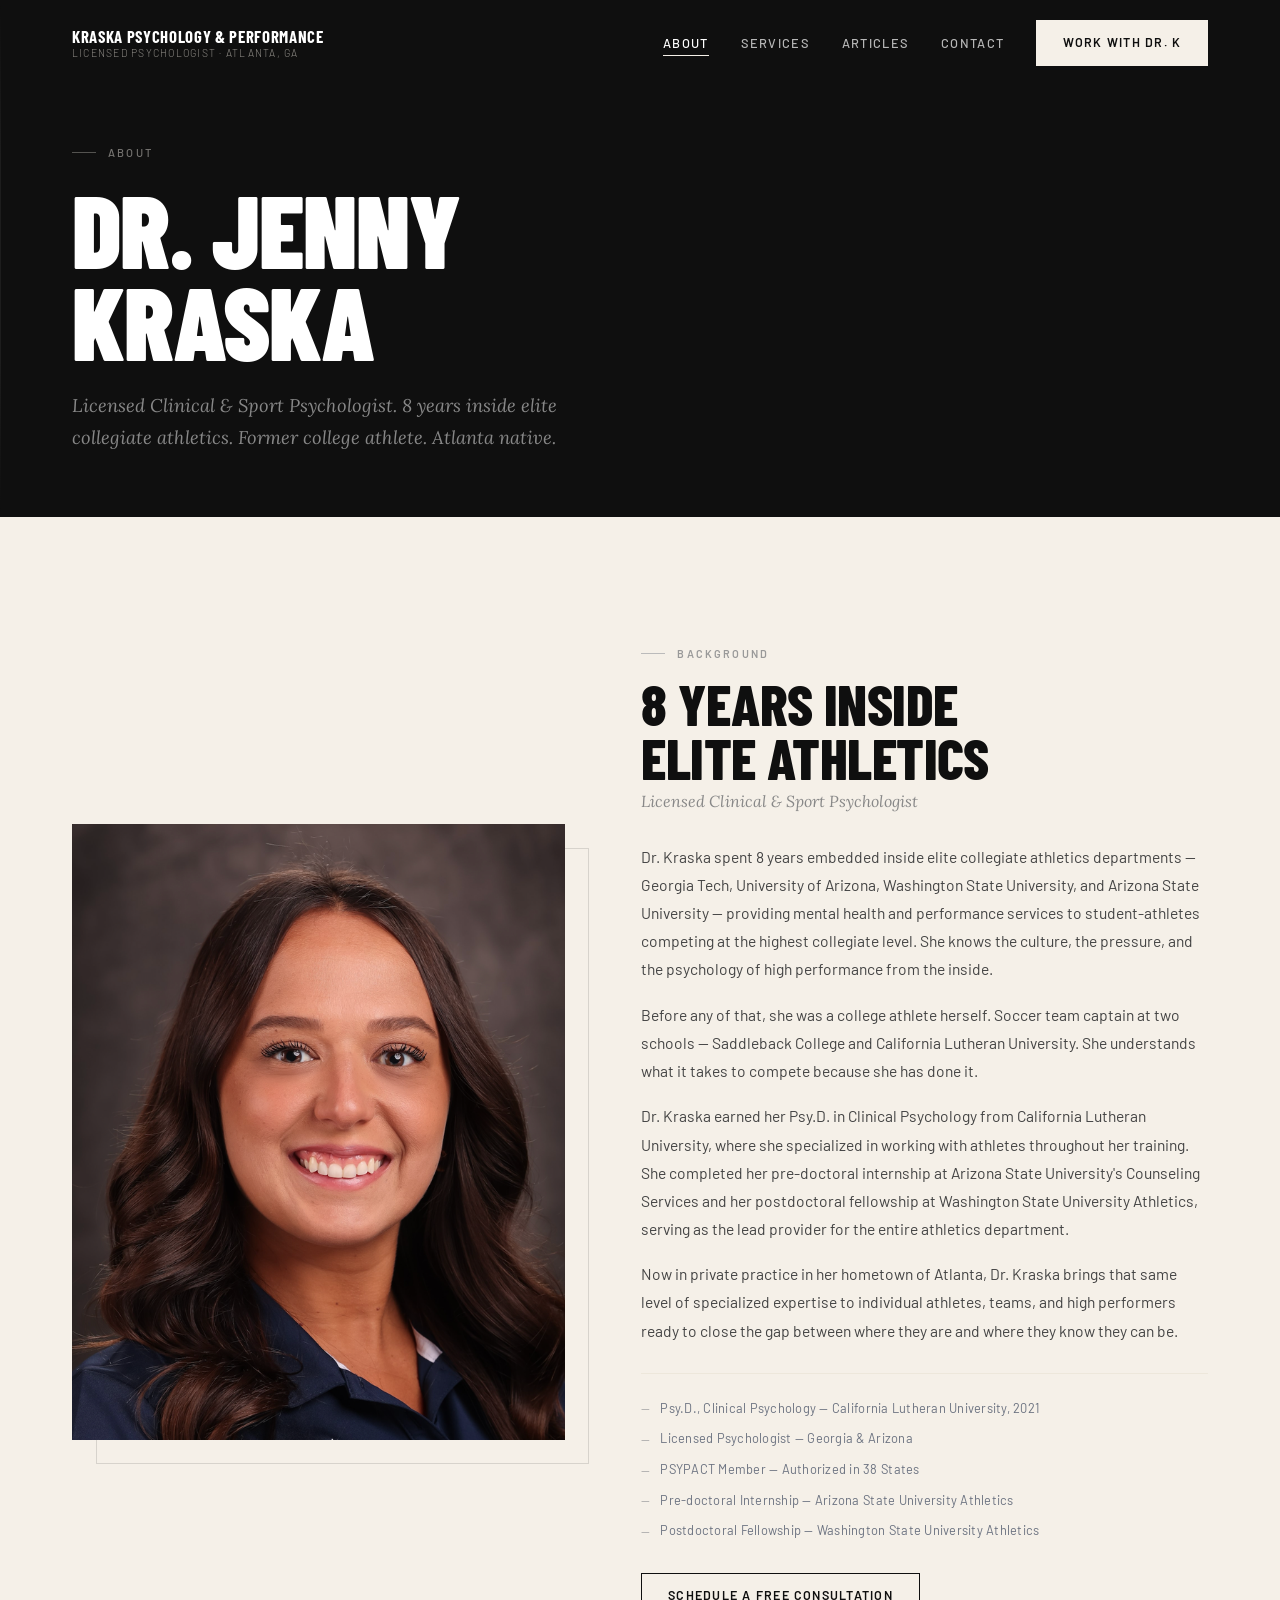
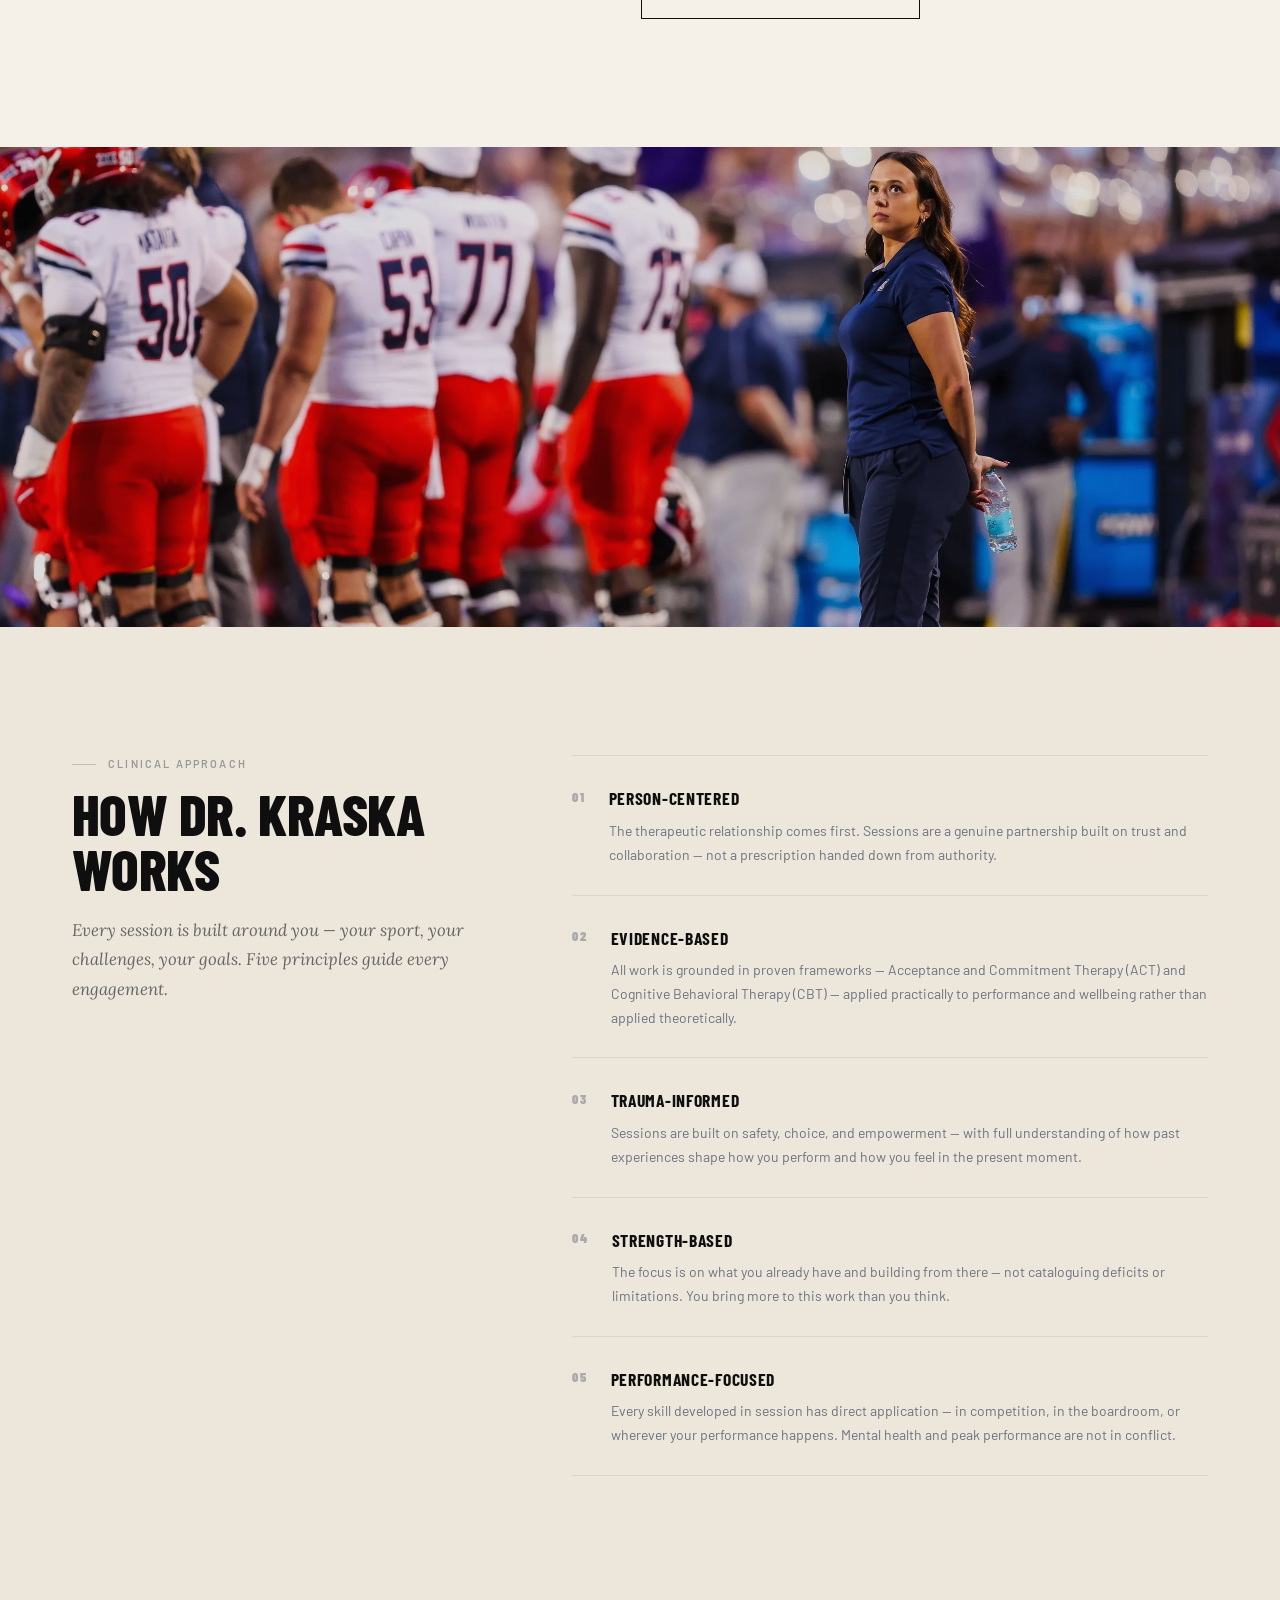
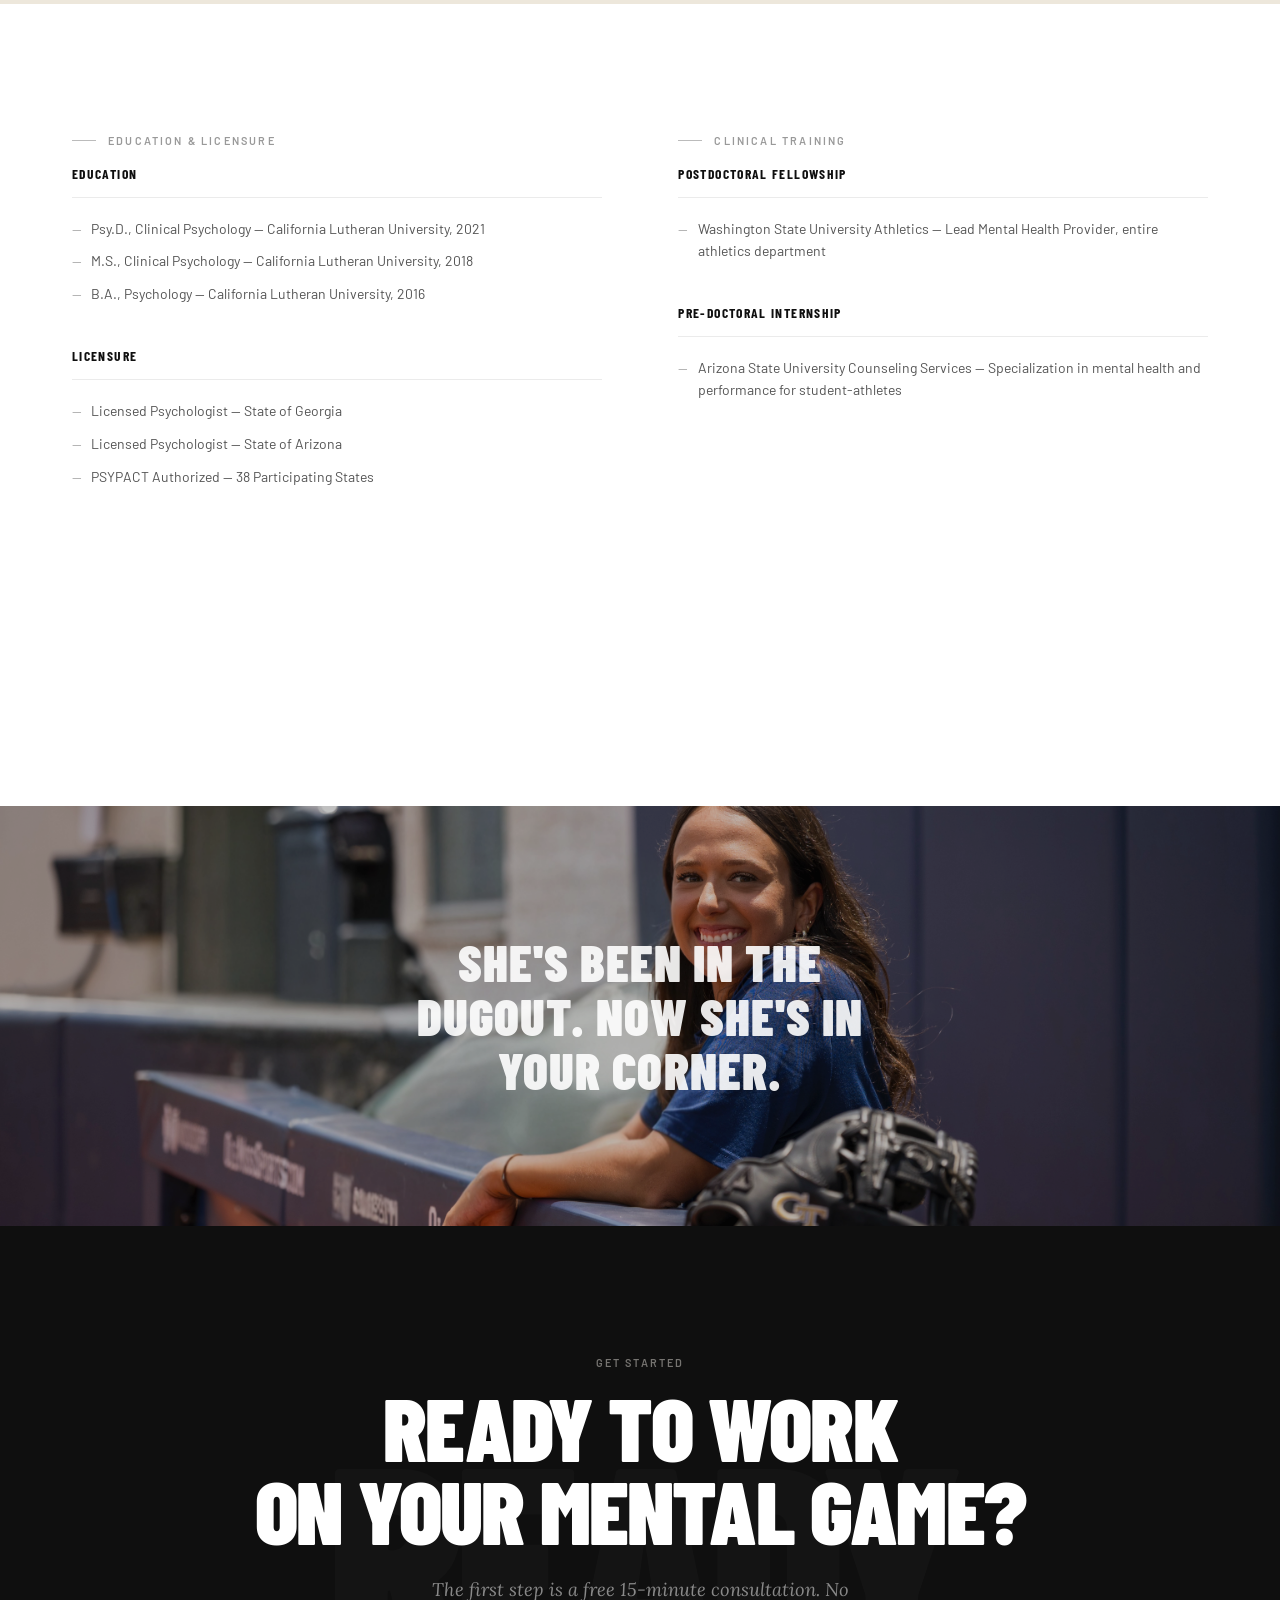
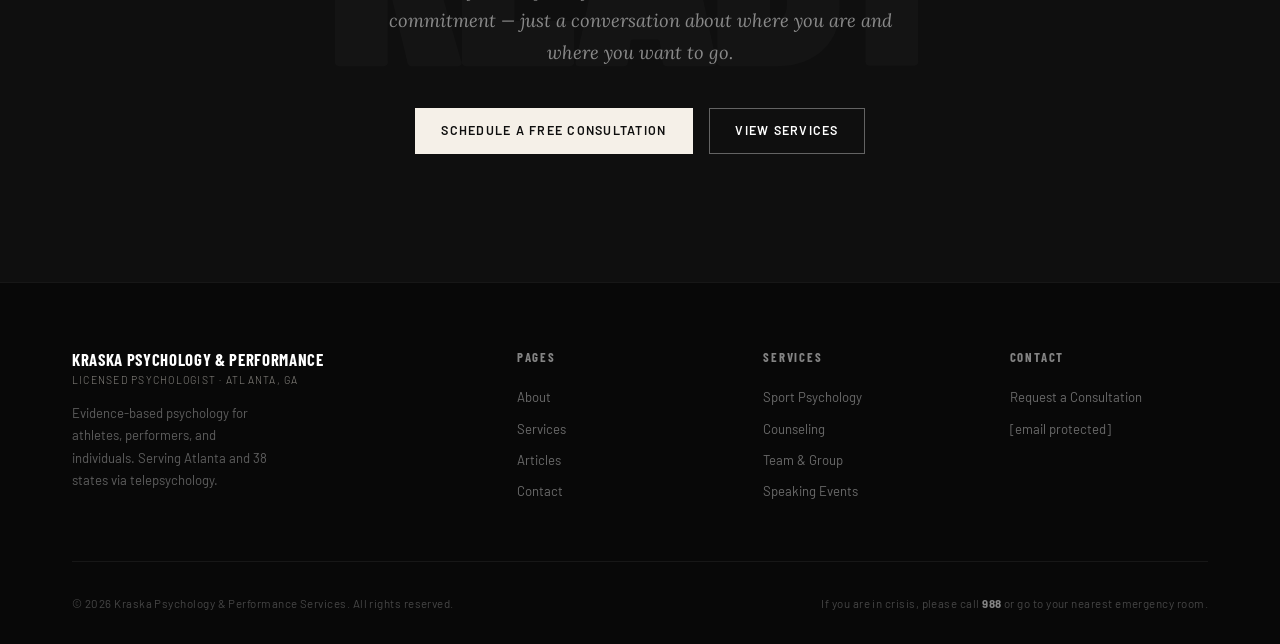
==== commit d6626448: "fixed mobile issues" ====
--- a/about.html
+++ b/about.html
@@ -31,7 +31,7 @@
         <a href="articles.html">Articles</a>
         <a href="contact.html">Contact</a>
       </nav>
-      <a href="contact.html" class="btn btn-primary-light header-cta">Work with Dr. K</a>
+      <a href="contact.html" class="btn btn-primary header-cta">Work with Dr. K</a>
       <button class="nav-toggle" id="nav-toggle" aria-label="Toggle menu" aria-expanded="false">
         <span></span><span></span><span></span>
       </button>
@@ -42,7 +42,7 @@
     <a href="services.html">Services</a>
     <a href="articles.html">Articles</a>
     <a href="contact.html">Contact</a>
-    <a href="contact.html" class="btn btn-primary-light">Request a Consultation</a>
+    <a href="contact.html" class="btn btn-primary">Request a Consultation</a>
   </nav>
 </header>
 
@@ -241,7 +241,7 @@
       <h2 id="about-cta-heading" class="cta-headline">Ready to Work<br>on Your Mental Game?</h2>
       <p class="cta-sub">The first step is a free 15-minute consultation. No commitment — just a conversation about where you are and where you want to go.</p>
       <div class="cta-actions">
-        <a href="contact.html" class="btn btn-primary-light">Schedule a Free Consultation</a>
+        <a href="contact.html" class="btn btn-primary">Schedule a Free Consultation</a>
         <a href="services.html" class="btn btn-ghost">View Services</a>
       </div>
     </div>
@@ -276,11 +276,12 @@
       <div class="footer-col">
         <h4>Contact</h4>
         <a href="contact.html">Request a Consultation</a>
-        <a href="mailto:dr.jenniferkraska@gmail.com">dr.jenniferkraska@gmail.com</a>
+        <a href="/cdn-cgi/l/email-protection#e28690cc88878c8c8b848790899083918983a2858f838b8ecc818d8f"><span class="__cf_email__" data-cfemail="82e6f0ace8e7ececebe4e7f0e9f0e3f1e9e3c2e5efe3ebeeace1edef">[email&#160;protected]</span></a>
       </div>
     </div>
     <div class="footer-bottom">
       <span>© <span id="footer-year"></span> Kraska Psychology & Performance Services. All rights reserved.</span>
+
       <span>If you are in crisis, please call <strong>988</strong> or go to your nearest emergency room.</span>
     </div>
   </div>
--- a/assets/css/styles.css
+++ b/assets/css/styles.css
@@ -1,15 +1,16 @@
 /* ============================================
    Kraska Psychology & Performance
-   Unified Stylesheet — All Pages
+   Unified Stylesheet — v2
+   All pages share this single file.
    ============================================ */
 
-/* ─── VARIABLES ─────────────────────────────────────────────── */
+/* ─── VARIABLES ──────────────────────────────────────────────── */
 :root {
   --black: #0f0f0f;
   --black-mid: #1a1a1a;
   --black-lite: #242424;
-  --cream: #e8e0d0;
-  --cream-dark: #ddd4c0;
+  --cream: #f5f0e8;
+  --cream-dark: #ede7db;
   --charcoal: #2a2a2a;
   --muted: #6b7280;
   --white: #ffffff;
@@ -96,161 +97,6 @@
 }
 .skip-link:focus {
   top: 1rem;
-}
-
-/* ─── TYPOGRAPHY ─────────────────────────────────────────────── */
-h1,
-h2,
-h3,
-h4,
-h5 {
-  font-family: var(--font-display);
-  font-weight: 800;
-  line-height: 1;
-  letter-spacing: -0.01em;
-  text-transform: uppercase;
-  color: var(--black);
-}
-h1 {
-  font-size: clamp(2.8rem, 7vw, 5.5rem);
-}
-h2 {
-  font-size: clamp(2rem, 4.5vw, 3.5rem);
-}
-h3 {
-  font-size: clamp(1.4rem, 2.5vw, 1.85rem);
-}
-h4 {
-  font-size: 1.1rem;
-}
-p {
-  font-family: var(--font-body);
-  font-size: 0.975rem;
-  line-height: 1.8;
-  color: #444;
-}
-
-/* ─── BUTTONS ────────────────────────────────────────────────── */
-.btn {
-  display: inline-flex;
-  align-items: center;
-  justify-content: center;
-  font-family: var(--font-body);
-  font-size: 0.78rem;
-  font-weight: 600;
-  letter-spacing: 0.1em;
-  text-transform: uppercase;
-  padding: 0.75rem 1.6rem;
-  border: 1px solid transparent;
-  cursor: pointer;
-  transition: all var(--transition);
-  white-space: nowrap;
-}
-.btn-primary {
-  background: var(--black);
-  color: var(--white);
-  border-color: var(--black);
-}
-.btn-primary:hover {
-  background: var(--black-mid);
-  border-color: var(--black-mid);
-  transform: translateY(-1px);
-}
-/* On dark backgrounds */
-.btn-primary-light {
-  background: var(--cream);
-  color: var(--black);
-  border-color: var(--cream);
-}
-.btn-primary-light:hover {
-  background: var(--white);
-  border-color: var(--white);
-  transform: translateY(-1px);
-}
-.btn-ghost {
-  background: transparent;
-  color: var(--white);
-  border-color: rgba(255, 255, 255, 0.35);
-}
-.btn-ghost:hover {
-  border-color: var(--white);
-  background: rgba(255, 255, 255, 0.05);
-}
-.btn-outline {
-  background: transparent;
-  color: var(--black);
-  border-color: var(--black);
-}
-.btn-outline:hover {
-  background: var(--black);
-  color: var(--white);
-}
-
-/* ─── SECTION LABELS ─────────────────────────────────────────── */
-.section-label {
-  font-family: var(--font-body);
-  font-size: 0.68rem;
-  font-weight: 600;
-  letter-spacing: 0.2em;
-  text-transform: uppercase;
-  color: #999;
-  margin-bottom: 0.85rem;
-  display: flex;
-  align-items: center;
-  gap: 0.75rem;
-}
-.section-label::before {
-  content: "";
-  display: inline-block;
-  width: 1.5rem;
-  height: 1px;
-  background: #bbb;
-  flex-shrink: 0;
-}
-/* On dark backgrounds */
-.section-label-light {
-  color: rgba(245, 240, 232, 0.45);
-}
-.section-label-light::before {
-  background: rgba(245, 240, 232, 0.3);
-}
-
-.section-headline {
-  font-family: var(--font-display);
-  font-weight: 800;
-  font-size: clamp(2.2rem, 4.5vw, 3.8rem);
-  line-height: 0.95;
-  letter-spacing: -0.01em;
-  text-transform: uppercase;
-  color: var(--black);
-}
-.section-headline-light {
-  color: var(--white);
-}
-
-/* ─── FADE-UP ANIMATION ──────────────────────────────────────── */
-.fade-up {
-  opacity: 0;
-  transform: translateY(28px);
-  transition:
-    opacity 0.7s ease,
-    transform 0.7s ease;
-}
-.fade-up.visible {
-  opacity: 1;
-  transform: translateY(0);
-}
-.fade-up-delay-1 {
-  transition-delay: 0.1s;
-}
-.fade-up-delay-2 {
-  transition-delay: 0.2s;
-}
-.fade-up-delay-3 {
-  transition-delay: 0.3s;
-}
-.fade-up-delay-4 {
-  transition-delay: 0.4s;
 }
 
 /* ─── HEADER ─────────────────────────────────────────────────── */
@@ -332,6 +178,62 @@
   width: 100%;
 }
 
+/* ─── BUTTONS ────────────────────────────────────────────────── */
+.btn {
+  display: inline-flex;
+  align-items: center;
+  justify-content: center;
+  font-family: var(--font-body);
+  font-size: 0.78rem;
+  font-weight: 600;
+  letter-spacing: 0.1em;
+  text-transform: uppercase;
+  padding: 0.75rem 1.6rem;
+  border: 1px solid transparent;
+  cursor: pointer;
+  transition: all var(--transition);
+  white-space: nowrap;
+}
+.btn-primary {
+  background: var(--cream);
+  color: var(--black);
+  border-color: var(--cream);
+}
+.btn-primary:hover {
+  background: var(--white);
+  border-color: var(--white);
+  transform: translateY(-1px);
+}
+.btn-dark {
+  background: var(--black);
+  color: var(--white);
+  border-color: var(--black);
+}
+.btn-dark:hover {
+  background: var(--black-mid);
+  border-color: var(--black-mid);
+  transform: translateY(-1px);
+}
+.btn-ghost {
+  background: transparent;
+  color: var(--white);
+  border-color: rgba(255, 255, 255, 0.35);
+}
+.btn-ghost:hover {
+  border-color: var(--white);
+  background: rgba(255, 255, 255, 0.05);
+}
+.btn-outline {
+  background: transparent;
+  color: var(--black);
+  border-color: var(--black);
+}
+.btn-outline:hover {
+  background: var(--black);
+  color: var(--white);
+}
+
+/* ─── NAV TOGGLE ─────────────────────────────────────────────── */
 .nav-toggle {
   display: none;
   flex-direction: column;
@@ -359,6 +261,7 @@
   transform: translateY(-6.5px) rotate(-45deg);
 }
 
+/* ─── MOBILE NAV ─────────────────────────────────────────────── */
 .mobile-nav {
   display: none;
   flex-direction: column;
@@ -386,6 +289,919 @@
 .mobile-nav .btn {
   margin-top: 1.5rem;
   align-self: flex-start;
+}
+
+/* ─── SECTION UTILITIES ──────────────────────────────────────── */
+.section {
+  padding: var(--section-pad) 0;
+}
+.section-cream {
+  background: var(--cream);
+}
+.section-cream-dark {
+  background: var(--cream-dark);
+}
+.section-white {
+  background: var(--white);
+}
+.section-black {
+  background: var(--black);
+  padding: var(--section-pad) 0;
+}
+.section-black-mid {
+  background: var(--black-mid);
+  padding: var(--section-pad) 0;
+}
+
+/* ─── LABELS ─────────────────────────────────────────────────── */
+.section-label {
+  font-family: var(--font-body);
+  font-size: 0.68rem;
+  font-weight: 600;
+  letter-spacing: 0.2em;
+  text-transform: uppercase;
+  color: #999;
+  margin-bottom: 0.85rem;
+  display: flex;
+  align-items: center;
+  gap: 0.75rem;
+}
+.section-label::before {
+  content: "";
+  display: inline-block;
+  width: 1.5rem;
+  height: 1px;
+  background: #bbb;
+  flex-shrink: 0;
+}
+.section-label-light {
+  color: rgba(245, 240, 232, 0.45);
+}
+.section-label-light::before {
+  background: rgba(245, 240, 232, 0.3);
+}
+
+/* Dark-section label overrides */
+.services-section .section-label,
+.psypact-strip .section-label,
+.cta-section .section-label {
+  color: rgba(245, 240, 232, 0.45);
+}
+.services-section .section-label::before,
+.psypact-strip .section-label::before {
+  background: rgba(245, 240, 232, 0.3);
+}
+.cta-section .section-label {
+  justify-content: center;
+}
+.cta-section .section-label::before {
+  display: none;
+}
+
+/* ─── SECTION HEADLINES ──────────────────────────────────────── */
+.section-headline {
+  font-family: var(--font-display);
+  font-weight: 800;
+  font-size: clamp(2.2rem, 4.5vw, 3.8rem);
+  line-height: 0.95;
+  letter-spacing: -0.01em;
+  text-transform: uppercase;
+  color: var(--black);
+}
+.section-headline-light {
+  color: var(--white);
+}
+
+/* ─── FADE-UP ────────────────────────────────────────────────── */
+.fade-up {
+  opacity: 0;
+  transform: translateY(28px);
+  transition:
+    opacity 0.7s ease,
+    transform 0.7s ease;
+}
+.fade-up.visible {
+  opacity: 1;
+  transform: translateY(0);
+}
+.fade-up-delay-1 {
+  transition-delay: 0.1s;
+}
+.fade-up-delay-2 {
+  transition-delay: 0.2s;
+}
+.fade-up-delay-3 {
+  transition-delay: 0.3s;
+}
+.fade-up-delay-4 {
+  transition-delay: 0.4s;
+}
+
+/* ─── HOMEPAGE HERO ──────────────────────────────────────────── */
+.hero {
+  position: relative;
+  background: var(--black);
+  min-height: 100svh;
+  display: flex;
+  flex-direction: column;
+  justify-content: center;
+  padding-top: 7rem;
+  padding-bottom: 5rem;
+  overflow: hidden;
+}
+.hero::before {
+  content: "";
+  position: absolute;
+  top: 0;
+  right: 15%;
+  width: 1px;
+  height: 100%;
+  background: linear-gradient(
+    to bottom,
+    transparent,
+    rgba(255, 255, 255, 0.08) 30%,
+    rgba(255, 255, 255, 0.08) 70%,
+    transparent
+  );
+  pointer-events: none;
+}
+.hero-bg-letter {
+  position: absolute;
+  bottom: -0.1em;
+  right: -0.05em;
+  font-family: var(--font-display);
+  font-weight: 900;
+  font-size: clamp(18rem, 35vw, 40rem);
+  line-height: 1;
+  color: rgba(255, 255, 255, 0.025);
+  pointer-events: none;
+  user-select: none;
+  letter-spacing: -0.05em;
+}
+.hero .container {
+  position: relative;
+  z-index: 2;
+}
+.hero-inner {
+  display: grid;
+  grid-template-columns: 1fr auto;
+  gap: 4rem;
+  align-items: center;
+}
+.hero-label {
+  font-size: 0.72rem;
+  font-weight: 500;
+  letter-spacing: 0.18em;
+  text-transform: uppercase;
+  color: rgba(245, 240, 232, 0.55);
+  margin-bottom: 1.5rem;
+  display: flex;
+  align-items: center;
+  gap: 0.75rem;
+}
+.hero-label::before {
+  content: "";
+  display: inline-block;
+  width: 2rem;
+  height: 1px;
+  background: rgba(245, 240, 232, 0.4);
+}
+.hero h1 {
+  font-family: var(--font-display);
+  font-weight: 900;
+  font-size: clamp(4.5rem, 11vw, 10rem);
+  line-height: 0.92;
+  letter-spacing: -0.02em;
+  text-transform: uppercase;
+  color: var(--white);
+  margin-bottom: 2rem;
+}
+.hero h1 .line {
+  display: block;
+  overflow: hidden;
+}
+.hero h1 .line-inner {
+  display: block;
+  transform: translateY(110%);
+  opacity: 0;
+  transition:
+    transform 0.8s cubic-bezier(0.16, 1, 0.3, 1),
+    opacity 0.6s ease;
+}
+.hero h1 .line-inner.revealed {
+  transform: translateY(0);
+  opacity: 1;
+}
+.hero h1 .gold-word {
+  color: var(--cream);
+}
+.hero-sub {
+  font-family: var(--font-serif);
+  font-size: clamp(1rem, 1.8vw, 1.15rem);
+  font-style: italic;
+  color: rgba(255, 255, 255, 0.6);
+  max-width: 44ch;
+  line-height: 1.7;
+  margin-bottom: 2.5rem;
+  opacity: 0;
+  transform: translateY(16px);
+  transition:
+    opacity 0.8s ease 0.9s,
+    transform 0.8s ease 0.9s;
+}
+.hero-sub.revealed {
+  opacity: 1;
+  transform: translateY(0);
+}
+.hero-actions {
+  display: flex;
+  gap: 1rem;
+  flex-wrap: wrap;
+  opacity: 0;
+  transform: translateY(16px);
+  transition:
+    opacity 0.8s ease 1.1s,
+    transform 0.8s ease 1.1s;
+}
+.hero-actions.revealed {
+  opacity: 1;
+  transform: translateY(0);
+}
+.hero-stats {
+  display: flex;
+  flex-direction: column;
+  gap: 0;
+  border-left: 1px solid rgba(255, 255, 255, 0.12);
+  padding-left: 2.5rem;
+  opacity: 0;
+  transform: translateX(20px);
+  transition:
+    opacity 0.8s ease 1.3s,
+    transform 0.8s ease 1.3s;
+}
+.hero-stats.revealed {
+  opacity: 1;
+  transform: translateX(0);
+}
+.hero-stat {
+  padding: 1.5rem 0;
+  border-bottom: 1px solid rgba(255, 255, 255, 0.07);
+}
+.hero-stat:last-child {
+  border-bottom: none;
+}
+.hero-stat-number {
+  font-family: var(--font-display);
+  font-weight: 800;
+  font-size: clamp(2.2rem, 4vw, 3.2rem);
+  line-height: 1;
+  color: var(--white);
+  letter-spacing: -0.02em;
+}
+.hero-stat-number .accent {
+  color: var(--cream);
+}
+.hero-stat-label {
+  font-size: 0.72rem;
+  font-weight: 400;
+  letter-spacing: 0.1em;
+  text-transform: uppercase;
+  color: rgba(255, 255, 255, 0.45);
+  margin-top: 0.35rem;
+  max-width: 14ch;
+  line-height: 1.4;
+}
+.scroll-cue {
+  position: absolute;
+  bottom: 2.5rem;
+  left: 50%;
+  transform: translateX(-50%);
+  display: flex;
+  flex-direction: column;
+  align-items: center;
+  gap: 0.5rem;
+  opacity: 0;
+  animation: fadeIn 1s ease 2s forwards;
+}
+.scroll-cue span {
+  font-size: 0.62rem;
+  letter-spacing: 0.2em;
+  text-transform: uppercase;
+  color: rgba(255, 255, 255, 0.3);
+}
+.scroll-line {
+  width: 1px;
+  height: 3rem;
+  background: linear-gradient(to bottom, rgba(255, 255, 255, 0.4), transparent);
+  animation: scrollPulse 2s ease infinite 2s;
+}
+@keyframes scrollPulse {
+  0%,
+  100% {
+    opacity: 0.4;
+    transform: scaleY(1);
+  }
+  50% {
+    opacity: 1;
+    transform: scaleY(1.1);
+  }
+}
+@keyframes fadeIn {
+  to {
+    opacity: 1;
+  }
+}
+
+/* ─── CREDIBILITY BAR ────────────────────────────────────────── */
+.cred-bar {
+  background: var(--black-mid);
+  border-top: 1px solid rgba(255, 255, 255, 0.06);
+  border-bottom: 1px solid rgba(255, 255, 255, 0.06);
+  padding: 2rem 0;
+}
+.cred-bar-grid {
+  display: grid;
+  grid-template-columns: repeat(4, 1fr);
+  gap: 0;
+}
+.cred-item {
+  padding: 0 2rem;
+  border-right: 1px solid rgba(255, 255, 255, 0.07);
+}
+.cred-item:first-child {
+  padding-left: 0;
+}
+.cred-item:last-child {
+  border-right: none;
+}
+.cred-item-label {
+  font-size: 0.65rem;
+  font-weight: 600;
+  letter-spacing: 0.16em;
+  text-transform: uppercase;
+  color: rgba(245, 240, 232, 0.45);
+  margin-bottom: 0.4rem;
+}
+.cred-item-value {
+  font-size: 0.82rem;
+  color: rgba(255, 255, 255, 0.65);
+  line-height: 1.5;
+}
+
+/* ─── ABOUT SECTION ──────────────────────────────────────────── */
+.about-section {
+  background: var(--cream);
+}
+.about-grid {
+  display: grid;
+  grid-template-columns: 1fr 1.15fr;
+  gap: clamp(3rem, 6vw, 6rem);
+  align-items: center;
+}
+.about-photo-wrap {
+  position: relative;
+}
+.about-photo-wrap::before {
+  content: "";
+  position: absolute;
+  top: 1.5rem;
+  left: 1.5rem;
+  right: -1.5rem;
+  bottom: -1.5rem;
+  border: 1px solid rgba(0, 0, 0, 0.12);
+  pointer-events: none;
+}
+.about-photo-wrap img,
+.about-photo-placeholder {
+  width: 100%;
+  aspect-ratio: 4/5;
+  object-fit: cover;
+  object-position: top center;
+  display: block;
+  position: relative;
+  z-index: 1;
+}
+.about-photo-placeholder {
+  background: var(--cream-dark);
+  display: flex;
+  align-items: center;
+  justify-content: center;
+  color: var(--muted);
+  font-size: 0.8rem;
+  letter-spacing: 0.1em;
+}
+.about-content .section-headline {
+  margin-bottom: 0.25rem;
+}
+.about-title {
+  font-family: var(--font-serif);
+  font-style: italic;
+  font-size: 1rem;
+  color: #888;
+  margin-bottom: 1.75rem;
+  font-weight: 400;
+  text-transform: none;
+  letter-spacing: 0;
+}
+.about-body p {
+  font-size: 0.975rem;
+  line-height: 1.8;
+  color: #444;
+  margin-bottom: 1.1rem;
+}
+.about-body p:last-child {
+  margin-bottom: 0;
+}
+.creds-list {
+  list-style: none;
+  margin: 1.75rem 0 2rem;
+  border-top: 1px solid var(--cream-dark);
+  padding-top: 1.5rem;
+  display: flex;
+  flex-direction: column;
+  gap: 0.6rem;
+}
+.creds-list li {
+  font-size: 0.8rem;
+  color: var(--muted);
+  letter-spacing: 0.02em;
+  display: flex;
+  align-items: flex-start;
+  gap: 0.6rem;
+}
+.creds-list li::before {
+  content: "—";
+  color: #aaa;
+  flex-shrink: 0;
+  margin-top: 0.05em;
+}
+
+/* ─── SERVICES ───────────────────────────────────────────────── */
+.services-section {
+  background: var(--black);
+  padding: var(--section-pad) 0;
+}
+.services-header {
+  display: flex;
+  justify-content: space-between;
+  align-items: flex-end;
+  margin-bottom: clamp(2.5rem, 5vw, 4rem);
+  gap: 1.5rem;
+}
+.services-header .section-headline {
+  color: var(--white);
+}
+.view-all-link {
+  font-size: 0.75rem;
+  font-weight: 600;
+  letter-spacing: 0.12em;
+  text-transform: uppercase;
+  color: rgba(245, 240, 232, 0.6);
+  display: flex;
+  align-items: center;
+  gap: 0.5rem;
+  padding-bottom: 0.25rem;
+  border-bottom: 1px solid rgba(245, 240, 232, 0.25);
+  transition:
+    gap 0.2s,
+    color 0.2s;
+  white-space: nowrap;
+}
+.view-all-link:hover {
+  gap: 0.85rem;
+  color: var(--white);
+}
+.services-grid {
+  display: grid;
+  grid-template-columns: repeat(2, 1fr);
+  gap: 1px;
+  background: rgba(255, 255, 255, 0.06);
+}
+.service-card {
+  background: var(--black);
+  padding: clamp(1.75rem, 4vw, 2.75rem);
+  border: 1px solid rgba(255, 255, 255, 0.06);
+  position: relative;
+  overflow: hidden;
+  transition: background 0.3s;
+}
+.service-card::before {
+  content: "";
+  position: absolute;
+  top: 0;
+  left: 0;
+  width: 3px;
+  height: 0;
+  background: var(--cream);
+  transition: height 0.4s ease;
+}
+.service-card:hover {
+  background: var(--black-lite);
+}
+.service-card:hover::before {
+  height: 100%;
+}
+.service-num {
+  font-family: var(--font-display);
+  font-weight: 900;
+  font-size: 4.5rem;
+  line-height: 1;
+  color: rgba(255, 255, 255, 0.04);
+  position: absolute;
+  top: 1rem;
+  right: 1.5rem;
+  letter-spacing: -0.03em;
+  pointer-events: none;
+}
+.service-card h3 {
+  font-family: var(--font-display);
+  font-weight: 800;
+  font-size: clamp(1.4rem, 2.5vw, 1.85rem);
+  letter-spacing: -0.01em;
+  text-transform: uppercase;
+  color: var(--white);
+  margin-bottom: 1rem;
+  line-height: 1.05;
+  position: relative;
+}
+.service-card p {
+  font-size: 0.875rem;
+  line-height: 1.75;
+  color: rgba(255, 255, 255, 0.55);
+  margin-bottom: 1.5rem;
+}
+.service-link {
+  font-size: 0.72rem;
+  font-weight: 600;
+  letter-spacing: 0.14em;
+  text-transform: uppercase;
+  color: rgba(245, 240, 232, 0.6);
+  display: inline-flex;
+  align-items: center;
+  gap: 0.5rem;
+  transition:
+    gap 0.2s,
+    color 0.2s;
+}
+.service-link:hover {
+  gap: 0.85rem;
+  color: var(--white);
+}
+
+/* ─── PSYPACT STRIP ──────────────────────────────────────────── */
+.psypact-strip {
+  background: var(--black-mid);
+  padding: 4rem 0;
+  border-top: 1px solid rgba(255, 255, 255, 0.06);
+}
+.psypact-inner {
+  display: grid;
+  grid-template-columns: 1fr 1fr;
+  gap: 4rem;
+  align-items: center;
+}
+.psypact-headline {
+  font-family: var(--font-display);
+  font-weight: 800;
+  font-size: clamp(2rem, 4vw, 3rem);
+  text-transform: uppercase;
+  color: var(--white);
+  line-height: 0.95;
+  letter-spacing: -0.01em;
+}
+.psypact-headline .gold {
+  color: var(--cream);
+}
+.psypact-body {
+  font-size: 0.9rem;
+  line-height: 1.75;
+  color: rgba(255, 255, 255, 0.55);
+  margin-top: 1rem;
+}
+.state-grid {
+  display: flex;
+  flex-wrap: wrap;
+  gap: 0.4rem;
+}
+.state-tag {
+  font-size: 0.65rem;
+  font-weight: 600;
+  letter-spacing: 0.08em;
+  padding: 0.3rem 0.55rem;
+  background: rgba(255, 255, 255, 0.05);
+  color: rgba(255, 255, 255, 0.4);
+  border: 1px solid rgba(255, 255, 255, 0.1);
+  transition: all 0.2s;
+}
+.state-tag:hover {
+  background: rgba(255, 255, 255, 0.12);
+  color: var(--white);
+}
+
+/* ─── APPROACH ───────────────────────────────────────────────── */
+.approach-section {
+  background: var(--cream-dark);
+  padding: var(--section-pad) 0;
+}
+.approach-grid {
+  display: grid;
+  grid-template-columns: 0.8fr 1.2fr;
+  gap: clamp(3rem, 6vw, 6rem);
+  align-items: start;
+}
+.approach-left {
+  position: sticky;
+  top: 7rem;
+}
+.approach-body {
+  font-family: var(--font-serif);
+  font-size: clamp(1.05rem, 1.8vw, 1.2rem);
+  line-height: 1.75;
+  color: #555;
+  margin-top: 1.5rem;
+}
+.approach-pillars {
+  display: flex;
+  flex-direction: column;
+  gap: 0;
+}
+.pillar {
+  padding: 1.75rem 0;
+  border-bottom: 1px solid rgba(0, 0, 0, 0.08);
+  display: grid;
+  grid-template-columns: auto 1fr;
+  gap: 1.5rem;
+  align-items: start;
+}
+.pillar:first-child {
+  border-top: 1px solid rgba(0, 0, 0, 0.08);
+}
+.pillar-num {
+  font-family: var(--font-display);
+  font-weight: 900;
+  font-size: 0.85rem;
+  color: #aaa;
+  letter-spacing: 0.08em;
+  padding-top: 0.1rem;
+}
+.pillar h4 {
+  font-family: var(--font-display);
+  font-weight: 700;
+  font-size: 1.1rem;
+  letter-spacing: 0.04em;
+  text-transform: uppercase;
+  color: var(--black);
+  margin-bottom: 0.4rem;
+}
+.pillar p {
+  font-size: 0.875rem;
+  line-height: 1.7;
+  color: var(--muted);
+}
+
+/* ─── TESTIMONIALS ───────────────────────────────────────────── */
+.testimonials-section {
+  background: var(--cream);
+  padding: var(--section-pad) 0;
+}
+.testimonials-header {
+  margin-bottom: clamp(2.5rem, 5vw, 4rem);
+}
+.testimonials-grid {
+  display: grid;
+  grid-template-columns: repeat(3, 1fr);
+  gap: 1.5rem;
+}
+.testimonial-card {
+  background: var(--white);
+  padding: 2rem;
+  border: 1px solid var(--cream-dark);
+  position: relative;
+}
+.testimonial-card::before {
+  content: '"';
+  position: absolute;
+  top: 1rem;
+  right: 1.5rem;
+  font-family: var(--font-serif);
+  font-size: 4rem;
+  line-height: 1;
+  color: var(--cream-dark);
+}
+.testimonial-stars {
+  display: flex;
+  gap: 0.2rem;
+  margin-bottom: 1rem;
+}
+.star {
+  color: #aaa;
+  font-size: 0.8rem;
+}
+.testimonial-text {
+  font-family: var(--font-serif);
+  font-style: italic;
+  font-size: 0.925rem;
+  line-height: 1.75;
+  color: #444;
+  margin-bottom: 1.25rem;
+}
+.testimonial-attribution {
+  font-size: 0.72rem;
+  font-weight: 600;
+  letter-spacing: 0.1em;
+  text-transform: uppercase;
+  color: var(--muted);
+}
+.testimonial-placeholder-note {
+  font-size: 0.7rem;
+  color: #aaa;
+  letter-spacing: 0.06em;
+  margin-top: 0.3rem;
+}
+
+/* ─── ARTICLES GRID ──────────────────────────────────────────── */
+.articles-section {
+  background: var(--cream-dark);
+  padding: var(--section-pad) 0;
+}
+.articles-header {
+  display: flex;
+  justify-content: space-between;
+  align-items: flex-end;
+  margin-bottom: clamp(2.5rem, 5vw, 4rem);
+  gap: 1.5rem;
+}
+.articles-grid {
+  display: grid;
+  grid-template-columns: repeat(3, 1fr);
+  gap: 1.5rem;
+}
+.article-card {
+  background: var(--cream);
+  padding: 2rem;
+  border: 1px solid rgba(0, 0, 0, 0.07);
+  transition:
+    border-color 0.3s,
+    transform 0.3s;
+}
+.article-card:hover {
+  border-color: var(--black);
+  transform: translateY(-3px);
+}
+.article-tag {
+  display: inline-block;
+  font-size: 0.63rem;
+  font-weight: 700;
+  letter-spacing: 0.14em;
+  text-transform: uppercase;
+  color: var(--black);
+  background: var(--cream-dark);
+  padding: 0.25rem 0.6rem;
+  margin-bottom: 1rem;
+}
+.article-card h3 {
+  font-family: var(--font-display);
+  font-weight: 700;
+  font-size: 1.1rem;
+  letter-spacing: 0.01em;
+  text-transform: uppercase;
+  line-height: 1.15;
+  color: var(--black);
+  margin-bottom: 0.75rem;
+}
+.article-card h3 a {
+  color: inherit;
+}
+.article-card h3 a:hover {
+  color: #555;
+}
+.article-card p {
+  font-size: 0.84rem;
+  line-height: 1.7;
+  color: var(--muted);
+  margin-bottom: 1rem;
+}
+.article-source {
+  font-size: 0.68rem;
+  font-weight: 600;
+  letter-spacing: 0.1em;
+  text-transform: uppercase;
+  color: rgba(0, 0, 0, 0.3);
+}
+
+/* ─── CTA SECTION ────────────────────────────────────────────── */
+.cta-section {
+  background: var(--black);
+  padding: clamp(5rem, 10vw, 9rem) 0;
+  position: relative;
+  overflow: hidden;
+  text-align: center;
+}
+.cta-section::before {
+  content: "READY";
+  position: absolute;
+  top: 50%;
+  left: 50%;
+  transform: translate(-50%, -50%);
+  font-family: var(--font-display);
+  font-weight: 900;
+  font-size: clamp(10rem, 22vw, 22rem);
+  line-height: 1;
+  color: rgba(255, 255, 255, 0.02);
+  pointer-events: none;
+  white-space: nowrap;
+  letter-spacing: -0.04em;
+}
+.cta-section .container {
+  position: relative;
+  z-index: 2;
+}
+.cta-headline {
+  font-family: var(--font-display);
+  font-weight: 900;
+  font-size: clamp(3rem, 7vw, 6.5rem);
+  line-height: 0.92;
+  letter-spacing: -0.02em;
+  text-transform: uppercase;
+  color: var(--white);
+  margin-bottom: 1.5rem;
+}
+.cta-headline .gold {
+  color: var(--cream);
+}
+.cta-sub {
+  font-family: var(--font-serif);
+  font-style: italic;
+  font-size: clamp(1rem, 1.8vw, 1.15rem);
+  color: rgba(255, 255, 255, 0.5);
+  max-width: 46ch;
+  margin: 0 auto 2.5rem;
+  line-height: 1.7;
+}
+.cta-actions {
+  display: flex;
+  gap: 1rem;
+  justify-content: center;
+  flex-wrap: wrap;
+}
+
+/* ─── FOOTER ─────────────────────────────────────────────────── */
+.site-footer {
+  background: #080808;
+  padding: 4rem 0 2rem;
+  border-top: 1px solid rgba(255, 255, 255, 0.06);
+}
+.footer-grid {
+  display: grid;
+  grid-template-columns: 2fr 1fr 1fr 1fr;
+  gap: 3rem;
+  margin-bottom: 3rem;
+}
+.footer-brand p {
+  font-size: 0.82rem;
+  line-height: 1.7;
+  color: rgba(255, 255, 255, 0.35);
+  margin-top: 1rem;
+  max-width: 28ch;
+}
+.footer-col h4 {
+  font-family: var(--font-display);
+  font-weight: 700;
+  font-size: 0.8rem;
+  letter-spacing: 0.14em;
+  text-transform: uppercase;
+  color: rgba(255, 255, 255, 0.5);
+  margin-bottom: 1.25rem;
+}
+.footer-col a {
+  display: block;
+  font-size: 0.82rem;
+  color: rgba(255, 255, 255, 0.4);
+  margin-bottom: 0.65rem;
+  transition: color 0.2s;
+}
+.footer-col a:hover {
+  color: var(--white);
+}
+.footer-bottom {
+  padding-top: 2rem;
+  border-top: 1px solid rgba(255, 255, 255, 0.06);
+  display: flex;
+  justify-content: space-between;
+  align-items: center;
+  gap: 1rem;
+  flex-wrap: wrap;
+}
+.footer-bottom span {
+  font-size: 0.72rem;
+  color: rgba(255, 255, 255, 0.25);
+  letter-spacing: 0.04em;
+}
+.footer-bottom .crisis {
+  color: rgba(255, 255, 255, 0.35);
+}
+.footer-bottom strong {
+  color: rgba(255, 255, 255, 0.5);
 }
 
 /* ─── PAGE HERO (inner pages) ───────────────────────────────── */
@@ -412,8 +1228,11 @@
   );
   pointer-events: none;
 }
+.page-hero .container {
+  position: relative;
+  z-index: 2;
+}
 .page-hero-label {
-  font-family: var(--font-body);
   font-size: 0.7rem;
   font-weight: 500;
   letter-spacing: 0.2em;
@@ -432,9 +1251,13 @@
   background: rgba(245, 240, 232, 0.3);
 }
 .page-hero h1 {
-  color: var(--white);
+  font-family: var(--font-display);
+  font-weight: 900;
   font-size: clamp(3rem, 8vw, 7rem);
   line-height: 0.9;
+  text-transform: uppercase;
+  letter-spacing: -0.01em;
+  color: var(--white);
   max-width: 14ch;
 }
 .page-hero-sub {
@@ -447,540 +1270,6 @@
   line-height: 1.7;
 }
 
-/* ─── SECTION BASE ───────────────────────────────────────────── */
-.section {
-  padding: var(--section-pad) 0;
-}
-.section-white {
-  background: var(--white);
-}
-.section-cream {
-  background: var(--cream);
-}
-.section-cream-dark {
-  background: var(--cream-dark);
-}
-.section-black {
-  background: var(--black);
-  padding: var(--section-pad) 0;
-}
-.section-black-mid {
-  background: var(--black-mid);
-  padding: var(--section-pad) 0;
-}
-
-/* ─── TESTIMONIALS ───────────────────────────────────────────── */
-.testimonials-grid {
-  display: grid;
-  grid-template-columns: repeat(3, 1fr);
-  gap: 1.5rem;
-}
-.testimonial-card {
-  background: var(--white);
-  padding: 2rem;
-  border: 1px solid var(--cream-dark);
-  position: relative;
-}
-.testimonial-card::before {
-  content: '"';
-  position: absolute;
-  top: 1rem;
-  right: 1.5rem;
-  font-family: var(--font-serif);
-  font-size: 4rem;
-  line-height: 1;
-  color: var(--cream-dark);
-}
-.testimonial-stars {
-  display: flex;
-  gap: 0.2rem;
-  margin-bottom: 1rem;
-}
-.star {
-  color: #aaa;
-  font-size: 0.8rem;
-}
-.testimonial-text {
-  font-family: var(--font-serif);
-  font-style: italic;
-  font-size: 0.925rem;
-  line-height: 1.75;
-  color: #444;
-  margin-bottom: 1.25rem;
-}
-.testimonial-attribution {
-  font-size: 0.72rem;
-  font-weight: 600;
-  letter-spacing: 0.1em;
-  text-transform: uppercase;
-  color: var(--muted);
-}
-.testimonial-placeholder-note {
-  font-size: 0.7rem;
-  color: #aaa;
-  letter-spacing: 0.06em;
-  margin-top: 0.3rem;
-}
-
-/* ─── ARTICLES GRID ──────────────────────────────────────────── */
-.articles-grid {
-  display: grid;
-  grid-template-columns: repeat(3, 1fr);
-  gap: 1.5rem;
-}
-.articles-header,
-.services-header {
-  display: flex;
-  justify-content: space-between;
-  align-items: flex-end;
-  margin-bottom: clamp(2.5rem, 5vw, 4rem);
-  gap: 1.5rem;
-}
-.article-card {
-  background: var(--cream);
-  padding: 2rem;
-  border: 1px solid rgba(0, 0, 0, 0.07);
-  transition:
-    border-color 0.3s,
-    transform 0.3s;
-}
-.article-card:hover {
-  border-color: var(--black);
-  transform: translateY(-3px);
-}
-.article-tag {
-  display: inline-block;
-  font-size: 0.63rem;
-  font-weight: 700;
-  letter-spacing: 0.14em;
-  text-transform: uppercase;
-  color: var(--black);
-  background: var(--cream-dark);
-  padding: 0.25rem 0.6rem;
-  margin-bottom: 1rem;
-}
-.article-card h3 {
-  font-family: var(--font-display);
-  font-weight: 700;
-  font-size: 1.1rem;
-  letter-spacing: 0.01em;
-  text-transform: uppercase;
-  line-height: 1.15;
-  color: var(--black);
-  margin-bottom: 0.75rem;
-}
-.article-card h3 a:hover {
-  color: #555;
-}
-.article-card p {
-  font-size: 0.84rem;
-  line-height: 1.7;
-  color: var(--muted);
-  margin-bottom: 1rem;
-}
-.article-source {
-  font-size: 0.68rem;
-  font-weight: 600;
-  letter-spacing: 0.1em;
-  text-transform: uppercase;
-  color: rgba(0, 0, 0, 0.3);
-}
-.view-all-link {
-  font-size: 0.75rem;
-  font-weight: 600;
-  letter-spacing: 0.12em;
-  text-transform: uppercase;
-  color: rgba(245, 240, 232, 0.6);
-  display: flex;
-  align-items: center;
-  gap: 0.5rem;
-  padding-bottom: 0.25rem;
-  border-bottom: 1px solid rgba(245, 240, 232, 0.25);
-  transition:
-    gap 0.2s,
-    color 0.2s;
-  white-space: nowrap;
-}
-.view-all-link:hover {
-  gap: 0.85rem;
-  color: var(--white);
-}
-.view-all-link-dark {
-  color: rgba(0, 0, 0, 0.4);
-  border-bottom-color: rgba(0, 0, 0, 0.15);
-}
-.view-all-link-dark:hover {
-  color: var(--black);
-}
-
-/* ─── CTA SECTION ────────────────────────────────────────────── */
-.cta-section {
-  background: var(--black);
-  padding: clamp(5rem, 10vw, 9rem) 0;
-  position: relative;
-  overflow: hidden;
-  text-align: center;
-}
-.cta-section::before {
-  content: "READY";
-  position: absolute;
-  top: 50%;
-  left: 50%;
-  transform: translate(-50%, -50%);
-  font-family: var(--font-display);
-  font-weight: 900;
-  font-size: clamp(10rem, 22vw, 22rem);
-  line-height: 1;
-  color: rgba(255, 255, 255, 0.02);
-  pointer-events: none;
-  white-space: nowrap;
-  letter-spacing: -0.04em;
-}
-.cta-section .container {
-  position: relative;
-  z-index: 2;
-}
-.cta-headline {
-  font-family: var(--font-display);
-  font-weight: 900;
-  font-size: clamp(3rem, 7vw, 6.5rem);
-  line-height: 0.92;
-  letter-spacing: -0.02em;
-  text-transform: uppercase;
-  color: var(--white);
-  margin-bottom: 1.5rem;
-}
-.cta-sub {
-  font-family: var(--font-serif);
-  font-style: italic;
-  font-size: clamp(1rem, 1.8vw, 1.15rem);
-  color: rgba(255, 255, 255, 0.5);
-  max-width: 46ch;
-  margin: 0 auto 2.5rem;
-  line-height: 1.7;
-}
-.cta-actions {
-  display: flex;
-  gap: 1rem;
-  justify-content: center;
-  flex-wrap: wrap;
-}
-
-/* ─── FOOTER ─────────────────────────────────────────────────── */
-.site-footer {
-  background: #080808;
-  padding: 4rem 0 2rem;
-  border-top: 1px solid rgba(255, 255, 255, 0.06);
-}
-.footer-grid {
-  display: grid;
-  grid-template-columns: 2fr 1fr 1fr 1fr;
-  gap: 3rem;
-  margin-bottom: 3rem;
-}
-.footer-brand p {
-  font-size: 0.82rem;
-  line-height: 1.7;
-  color: rgba(255, 255, 255, 0.35);
-  margin-top: 1rem;
-  max-width: 28ch;
-}
-.footer-col h4 {
-  font-family: var(--font-display);
-  font-weight: 700;
-  font-size: 0.8rem;
-  letter-spacing: 0.14em;
-  text-transform: uppercase;
-  color: rgba(255, 255, 255, 0.5);
-  margin-bottom: 1.25rem;
-}
-.footer-col a {
-  display: block;
-  font-size: 0.82rem;
-  color: rgba(255, 255, 255, 0.4);
-  margin-bottom: 0.65rem;
-  transition: color 0.2s;
-}
-.footer-col a:hover {
-  color: var(--white);
-}
-.footer-bottom {
-  padding-top: 2rem;
-  border-top: 1px solid rgba(255, 255, 255, 0.06);
-  display: flex;
-  justify-content: space-between;
-  align-items: center;
-  gap: 1rem;
-  flex-wrap: wrap;
-}
-.footer-bottom span {
-  font-size: 0.72rem;
-  color: rgba(255, 255, 255, 0.25);
-  letter-spacing: 0.04em;
-}
-.footer-bottom strong {
-  color: rgba(255, 255, 255, 0.5);
-}
-
-/* ─── SERVICE CARDS ──────────────────────────────────────────── */
-.services-grid {
-  display: grid;
-  grid-template-columns: repeat(2, 1fr);
-  gap: 1px;
-  background: rgba(255, 255, 255, 0.06);
-}
-.service-card {
-  background: var(--black);
-  padding: clamp(1.75rem, 4vw, 2.75rem);
-  border: 1px solid rgba(255, 255, 255, 0.06);
-  position: relative;
-  overflow: hidden;
-  transition: background 0.3s;
-}
-.service-card::before {
-  content: "";
-  position: absolute;
-  top: 0;
-  left: 0;
-  width: 3px;
-  height: 0;
-  background: var(--cream);
-  transition: height 0.4s ease;
-}
-.service-card:hover {
-  background: var(--black-lite);
-}
-.service-card:hover::before {
-  height: 100%;
-}
-.service-num {
-  font-family: var(--font-display);
-  font-weight: 900;
-  font-size: 4.5rem;
-  line-height: 1;
-  color: rgba(255, 255, 255, 0.04);
-  position: absolute;
-  top: 1rem;
-  right: 1.5rem;
-  letter-spacing: -0.03em;
-  pointer-events: none;
-}
-.service-card h3 {
-  color: var(--white);
-  margin-bottom: 1rem;
-  line-height: 1.05;
-  position: relative;
-}
-.service-card p {
-  font-size: 0.875rem;
-  line-height: 1.75;
-  color: rgba(255, 255, 255, 0.55);
-  margin-bottom: 1.5rem;
-}
-.service-link {
-  font-size: 0.72rem;
-  font-weight: 600;
-  letter-spacing: 0.14em;
-  text-transform: uppercase;
-  color: rgba(245, 240, 232, 0.6);
-  display: inline-flex;
-  align-items: center;
-  gap: 0.5rem;
-  transition:
-    gap 0.2s,
-    color 0.2s;
-}
-.service-link:hover {
-  gap: 0.85rem;
-  color: var(--white);
-}
-
-/* ─── CREDIBILITY BAR ────────────────────────────────────────── */
-.cred-bar {
-  background: var(--black-mid);
-  border-top: 1px solid rgba(255, 255, 255, 0.06);
-  border-bottom: 1px solid rgba(255, 255, 255, 0.06);
-  padding: 2rem 0;
-}
-.cred-bar-grid {
-  display: grid;
-  grid-template-columns: repeat(4, 1fr);
-  gap: 0;
-}
-.cred-item {
-  padding: 0 2rem;
-  border-right: 1px solid rgba(255, 255, 255, 0.07);
-}
-.cred-item:first-child {
-  padding-left: 0;
-}
-.cred-item:last-child {
-  border-right: none;
-}
-.cred-item-label {
-  font-size: 0.65rem;
-  font-weight: 600;
-  letter-spacing: 0.16em;
-  text-transform: uppercase;
-  color: rgba(245, 240, 232, 0.45);
-  margin-bottom: 0.4rem;
-}
-.cred-item-value {
-  font-size: 0.82rem;
-  color: rgba(255, 255, 255, 0.65);
-  line-height: 1.5;
-}
-
-/* ─── ABOUT PAGE ─────────────────────────────────────────────── */
-.about-grid {
-  display: grid;
-  grid-template-columns: 1fr 1.15fr;
-  gap: clamp(3rem, 6vw, 6rem);
-  align-items: start;
-}
-.about-photo-wrap {
-  position: relative;
-}
-.about-photo-wrap::before {
-  content: "";
-  position: absolute;
-  top: 1.5rem;
-  left: 1.5rem;
-  right: -1.5rem;
-  bottom: -1.5rem;
-  border: 1px solid rgba(0, 0, 0, 0.12);
-  pointer-events: none;
-}
-.about-photo-wrap img,
-.about-photo-placeholder {
-  width: 100%;
-  aspect-ratio: 4/5;
-  object-fit: cover;
-  object-position: top center;
-  display: block;
-  position: relative;
-  z-index: 1;
-}
-.about-photo-placeholder {
-  background: var(--cream-dark);
-  display: flex;
-  align-items: center;
-  justify-content: center;
-  color: var(--muted);
-  font-size: 0.8rem;
-  letter-spacing: 0.1em;
-}
-.about-title {
-  font-family: var(--font-serif);
-  font-style: italic;
-  font-size: 1rem;
-  color: #888;
-  margin-bottom: 1.75rem;
-  font-weight: 400;
-  text-transform: none;
-  letter-spacing: 0;
-}
-.about-body p {
-  margin-bottom: 1.1rem;
-}
-.about-body p:last-child {
-  margin-bottom: 0;
-}
-.creds-list {
-  list-style: none;
-  margin: 1.75rem 0 2rem;
-  border-top: 1px solid var(--cream-dark);
-  padding-top: 1.5rem;
-  display: flex;
-  flex-direction: column;
-  gap: 0.6rem;
-}
-.creds-list li {
-  font-size: 0.8rem;
-  color: var(--muted);
-  letter-spacing: 0.02em;
-  display: flex;
-  align-items: flex-start;
-  gap: 0.6rem;
-}
-.creds-list li::before {
-  content: "—";
-  color: #aaa;
-  flex-shrink: 0;
-  margin-top: 0.05em;
-}
-
-/* Approach pillars */
-.approach-pillars {
-  display: flex;
-  flex-direction: column;
-  gap: 0;
-}
-.pillar {
-  padding: 1.75rem 0;
-  border-bottom: 1px solid rgba(0, 0, 0, 0.08);
-  display: grid;
-  grid-template-columns: auto 1fr;
-  gap: 1.5rem;
-  align-items: start;
-}
-.pillar:first-child {
-  border-top: 1px solid rgba(0, 0, 0, 0.08);
-}
-.pillar-num {
-  font-family: var(--font-display);
-  font-weight: 900;
-  font-size: 0.85rem;
-  color: #aaa;
-  letter-spacing: 0.08em;
-  padding-top: 0.1rem;
-}
-.pillar h4 {
-  font-family: var(--font-display);
-  font-weight: 700;
-  font-size: 1.1rem;
-  letter-spacing: 0.04em;
-  text-transform: uppercase;
-  color: var(--black);
-  margin-bottom: 0.4rem;
-}
-.pillar p {
-  font-size: 0.875rem;
-  line-height: 1.7;
-  color: var(--muted);
-}
-
-/* Education / credentials list */
-.credentials-block {
-  margin-bottom: 2.5rem;
-}
-.credentials-block h3 {
-  font-size: 1rem;
-  letter-spacing: 0.1em;
-  margin-bottom: 1.25rem;
-  padding-bottom: 0.75rem;
-  border-bottom: 1px solid rgba(0, 0, 0, 0.08);
-  color: var(--black);
-}
-.credentials-block ul {
-  display: flex;
-  flex-direction: column;
-  gap: 0.65rem;
-}
-.credentials-block li {
-  font-size: 0.875rem;
-  color: #555;
-  line-height: 1.6;
-  padding-left: 1.2rem;
-  position: relative;
-}
-.credentials-block li::before {
-  content: "—";
-  position: absolute;
-  left: 0;
-  color: #aaa;
-}
-
 /* ─── SERVICES PAGE ──────────────────────────────────────────── */
 .service-detail {
   padding: var(--section-pad) 0;
@@ -1009,12 +1298,19 @@
   margin-bottom: 0.5rem;
 }
 .service-detail h2 {
+  font-family: var(--font-display);
+  font-weight: 800;
   font-size: clamp(1.8rem, 3.5vw, 2.8rem);
+  text-transform: uppercase;
   color: var(--black);
   margin-bottom: 1rem;
+  line-height: 1;
 }
 .service-detail-right p {
   margin-bottom: 1.1rem;
+  font-size: 0.975rem;
+  line-height: 1.8;
+  color: #444;
 }
 .focus-areas {
   margin-top: 2rem;
@@ -1049,8 +1345,6 @@
   color: var(--white);
   border-color: var(--black);
 }
-
-/* FAQ */
 .faq-list {
   display: flex;
   flex-direction: column;
@@ -1076,6 +1370,40 @@
   font-size: 0.9rem;
   line-height: 1.75;
   color: #555;
+}
+
+/* ─── ABOUT PAGE ─────────────────────────────────────────────── */
+.credentials-block {
+  margin-bottom: 2.5rem;
+}
+.credentials-block h3 {
+  font-family: var(--font-display);
+  font-weight: 700;
+  font-size: 0.85rem;
+  letter-spacing: 0.1em;
+  text-transform: uppercase;
+  color: var(--black);
+  margin-bottom: 1.25rem;
+  padding-bottom: 0.75rem;
+  border-bottom: 1px solid rgba(0, 0, 0, 0.08);
+}
+.credentials-block ul {
+  display: flex;
+  flex-direction: column;
+  gap: 0.65rem;
+}
+.credentials-block li {
+  font-size: 0.875rem;
+  color: #555;
+  line-height: 1.6;
+  padding-left: 1.2rem;
+  position: relative;
+}
+.credentials-block li::before {
+  content: "—";
+  position: absolute;
+  left: 0;
+  color: #aaa;
 }
 
 /* ─── CONTACT PAGE ───────────────────────────────────────────── */
@@ -1108,8 +1436,6 @@
   font-size: 0.875rem;
   color: #555;
 }
-
-/* Form */
 .form-row {
   display: grid;
   grid-template-columns: 1fr 1fr;
@@ -1256,6 +1582,9 @@
   color: var(--cream);
 }
 .article-hero h1 {
+  font-family: var(--font-display);
+  font-weight: 900;
+  text-transform: uppercase;
   color: var(--white);
   font-size: clamp(2rem, 5vw, 4rem);
   max-width: 22ch;
@@ -1297,14 +1626,21 @@
   margin-bottom: 1.5rem;
   font-size: 1rem;
   line-height: 1.85;
+  color: #444;
 }
 .prose h2 {
+  font-family: var(--font-display);
+  font-weight: 800;
   font-size: clamp(1.4rem, 2.5vw, 2rem);
+  text-transform: uppercase;
   margin: 3rem 0 1rem;
   color: var(--black);
 }
 .prose h3 {
+  font-family: var(--font-display);
+  font-weight: 700;
   font-size: 1.15rem;
+  text-transform: uppercase;
   margin: 2rem 0 0.75rem;
   color: var(--black);
 }
@@ -1342,8 +1678,11 @@
   margin-bottom: 1.5rem;
 }
 .article-sidebar .sidebar-block h4 {
+  font-family: var(--font-display);
+  font-weight: 700;
   font-size: 0.75rem;
   letter-spacing: 0.14em;
+  text-transform: uppercase;
   color: var(--black);
   margin-bottom: 1rem;
   padding-bottom: 0.75rem;
@@ -1365,151 +1704,6 @@
   border-bottom: none;
 }
 
-/* ─── PSYPACT STRIP ──────────────────────────────────────────── */
-.psypact-strip {
-  background: var(--black-mid);
-  padding: 4rem 0;
-  border-top: 1px solid rgba(255, 255, 255, 0.06);
-}
-.psypact-inner {
-  display: grid;
-  grid-template-columns: 1fr 1fr;
-  gap: 4rem;
-  align-items: center;
-}
-.psypact-headline {
-  font-family: var(--font-display);
-  font-weight: 800;
-  font-size: clamp(2rem, 4vw, 3rem);
-  text-transform: uppercase;
-  color: var(--white);
-  line-height: 0.95;
-  letter-spacing: -0.01em;
-}
-.psypact-body {
-  font-size: 0.9rem;
-  line-height: 1.75;
-  color: rgba(255, 255, 255, 0.55);
-  margin-top: 1rem;
-}
-.state-grid {
-  display: flex;
-  flex-wrap: wrap;
-  gap: 0.4rem;
-}
-.state-tag {
-  font-size: 0.65rem;
-  font-weight: 600;
-  letter-spacing: 0.08em;
-  padding: 0.3rem 0.55rem;
-  background: rgba(255, 255, 255, 0.05);
-  color: rgba(255, 255, 255, 0.4);
-  border: 1px solid rgba(255, 255, 255, 0.1);
-  transition: all 0.2s;
-}
-.state-tag:hover {
-  background: rgba(255, 255, 255, 0.12);
-  color: var(--white);
-}
-
-/* ─── RESPONSIVE ─────────────────────────────────────────────── */
-@media (max-width: 900px) {
-  .main-nav,
-  .header-cta {
-    display: none;
-  }
-  .nav-toggle {
-    display: flex;
-  }
-
-  .cred-bar-grid {
-    grid-template-columns: repeat(2, 1fr);
-    gap: 1.5rem;
-  }
-  .cred-item {
-    padding: 0;
-    border-right: none;
-  }
-
-  .about-grid {
-    grid-template-columns: 1fr;
-  }
-  .about-photo-wrap::before {
-    display: none;
-  }
-
-  .service-detail-inner {
-    grid-template-columns: 1fr;
-  }
-  .service-detail-left {
-    position: static;
-  }
-
-  .services-grid {
-    grid-template-columns: 1fr;
-  }
-
-  .psypact-inner {
-    grid-template-columns: 1fr;
-    gap: 2.5rem;
-  }
-
-  .testimonials-grid {
-    grid-template-columns: 1fr;
-  }
-  .articles-grid {
-    grid-template-columns: 1fr 1fr;
-  }
-
-  .contact-grid {
-    grid-template-columns: 1fr;
-  }
-  .contact-info-block {
-    position: static;
-  }
-
-  .article-body-inner {
-    grid-template-columns: 1fr;
-  }
-
-  .footer-grid {
-    grid-template-columns: 1fr 1fr;
-    gap: 2rem;
-  }
-  .footer-brand {
-    grid-column: 1 / -1;
-  }
-
-  .services-header,
-  .articles-header {
-    flex-direction: column;
-    align-items: flex-start;
-  }
-  .form-row {
-    grid-template-columns: 1fr;
-  }
-}
-
-@media (max-width: 600px) {
-  .articles-grid {
-    grid-template-columns: 1fr;
-  }
-  .cred-bar-grid {
-    grid-template-columns: 1fr;
-  }
-  .footer-grid {
-    grid-template-columns: 1fr;
-  }
-  .footer-bottom {
-    flex-direction: column;
-    gap: 0.5rem;
-    text-align: center;
-  }
-  .testimonials-grid {
-    grid-template-columns: 1fr;
-  }
-}
-
 /* ─── FOCUS & ACCESSIBILITY ──────────────────────────────────── */
 a:focus-visible,
 button:focus-visible,
@@ -1519,3 +1713,145 @@
   outline: 2px solid var(--black);
   outline-offset: 2px;
 }
+
+/* ─── RESPONSIVE — TABLET ────────────────────────────────────── */
+@media (max-width: 900px) {
+  .main-nav,
+  .header-cta {
+    display: none;
+  }
+  .nav-toggle {
+    display: flex;
+  }
+
+  .hero-inner {
+    grid-template-columns: 1fr;
+    gap: 3rem;
+  }
+  .hero-stats {
+    display: grid;
+    grid-template-columns: 1fr 1fr;
+    border-left: none;
+    border-top: 1px solid rgba(255, 255, 255, 0.1);
+    padding-left: 0;
+    padding-top: 2rem;
+    gap: 0;
+  }
+  .hero-stat {
+    padding: 1.5rem 1rem;
+    border-bottom: 1px solid rgba(255, 255, 255, 0.07);
+    border-right: 1px solid rgba(255, 255, 255, 0.07);
+  }
+  .hero-stat:nth-child(2n) {
+    border-right: none;
+  }
+  .hero-stat:nth-last-child(-n + 2) {
+    border-bottom: none;
+  }
+
+  .cred-bar-grid {
+    grid-template-columns: 1fr 1fr;
+    gap: 1.5rem;
+  }
+  .cred-item {
+    padding: 0;
+    border-right: none;
+  }
+
+  .about-grid {
+    grid-template-columns: 1fr;
+  }
+  .about-photo-wrap::before {
+    display: none;
+  }
+
+  .services-grid {
+    grid-template-columns: 1fr;
+  }
+  .services-header {
+    flex-direction: column;
+    align-items: flex-start;
+    gap: 1rem;
+  }
+  .service-detail-inner {
+    grid-template-columns: 1fr;
+  }
+  .service-detail-left {
+    position: static;
+  }
+
+  .psypact-inner {
+    grid-template-columns: 1fr;
+    gap: 2.5rem;
+  }
+
+  .approach-grid {
+    grid-template-columns: 1fr;
+  }
+  .approach-left {
+    position: static;
+  }
+
+  .testimonials-grid {
+    grid-template-columns: 1fr;
+  }
+  .articles-grid {
+    grid-template-columns: 1fr 1fr;
+  }
+  .articles-header {
+    flex-direction: column;
+    align-items: flex-start;
+    gap: 1rem;
+  }
+
+  .contact-grid {
+    grid-template-columns: 1fr;
+  }
+  .contact-info-block {
+    position: static;
+  }
+
+  .article-body-inner {
+    grid-template-columns: 1fr;
+  }
+
+  .footer-grid {
+    grid-template-columns: repeat(3, 1fr);
+    gap: 1.5rem;
+  }
+  .footer-brand {
+    grid-column: 1 / -1;
+    margin-bottom: 0.5rem;
+  }
+
+  .form-row {
+    grid-template-columns: 1fr;
+  }
+}
+
+/* ─── RESPONSIVE — MOBILE ────────────────────────────────────── */
+@media (max-width: 540px) {
+  :root {
+    --cream: #f0eae0;
+    --cream-dark: #e8e0d0;
+  }
+
+  .cred-bar-grid {
+    grid-template-columns: 1fr 1fr;
+  }
+  .articles-grid {
+    grid-template-columns: 1fr;
+  }
+  .footer-grid {
+    grid-template-columns: repeat(3, 1fr);
+    gap: 1rem;
+  }
+  .footer-brand {
+    grid-column: 1 / -1;
+  }
+  .footer-bottom {
+    flex-direction: column;
+    gap: 0.5rem;
+    text-align: center;
+  }
+}
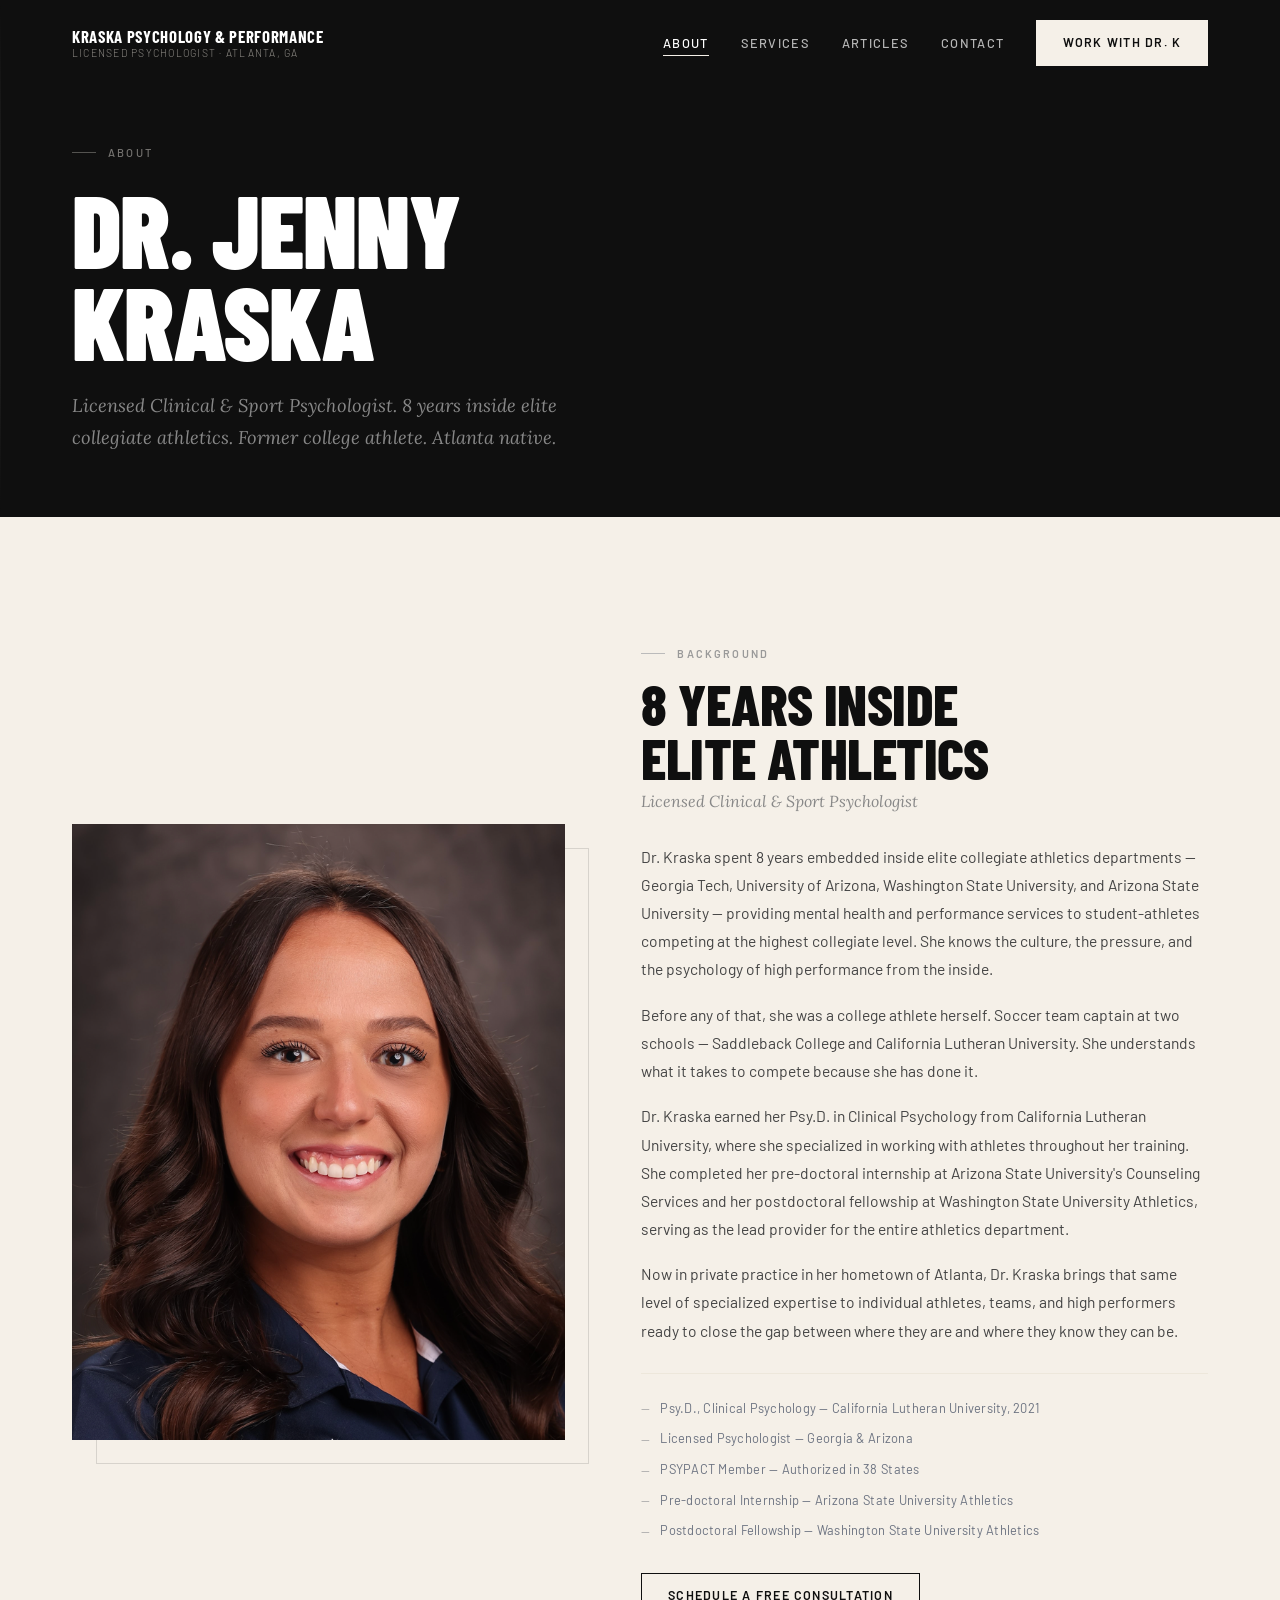
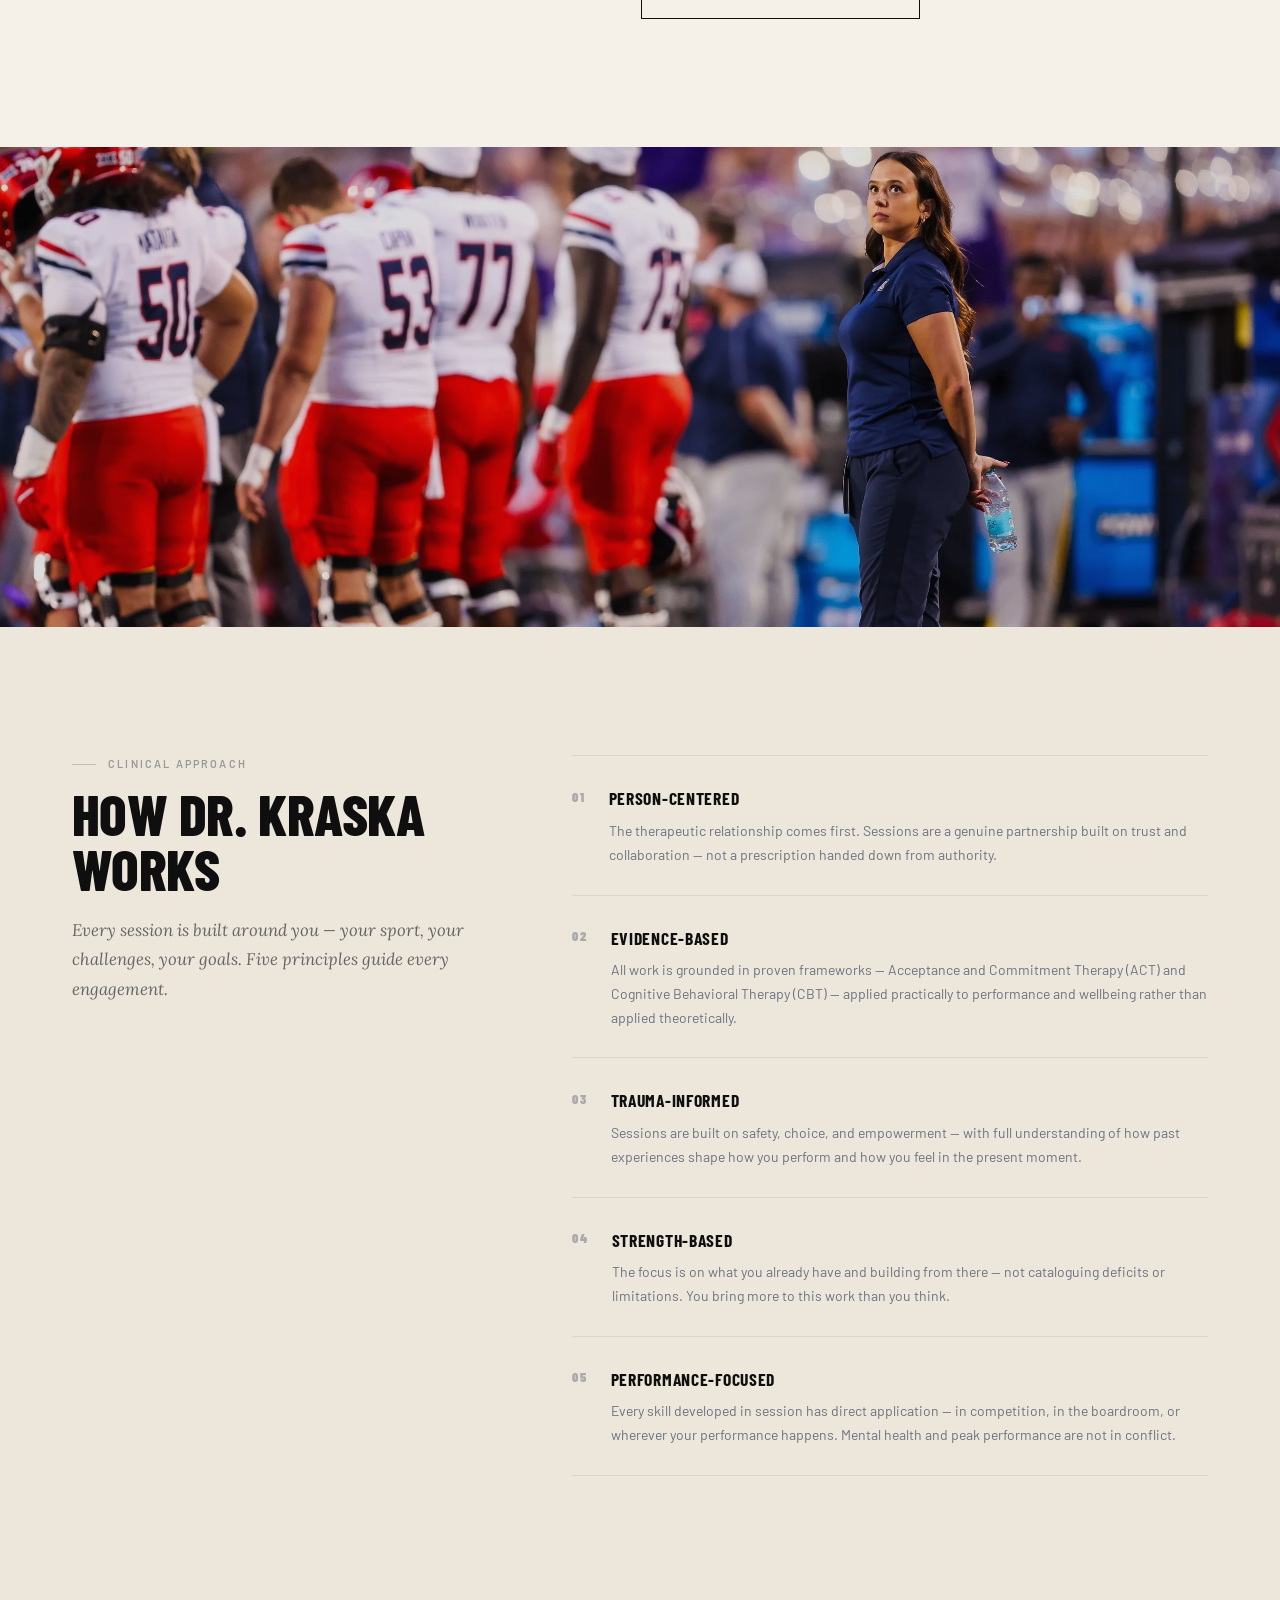
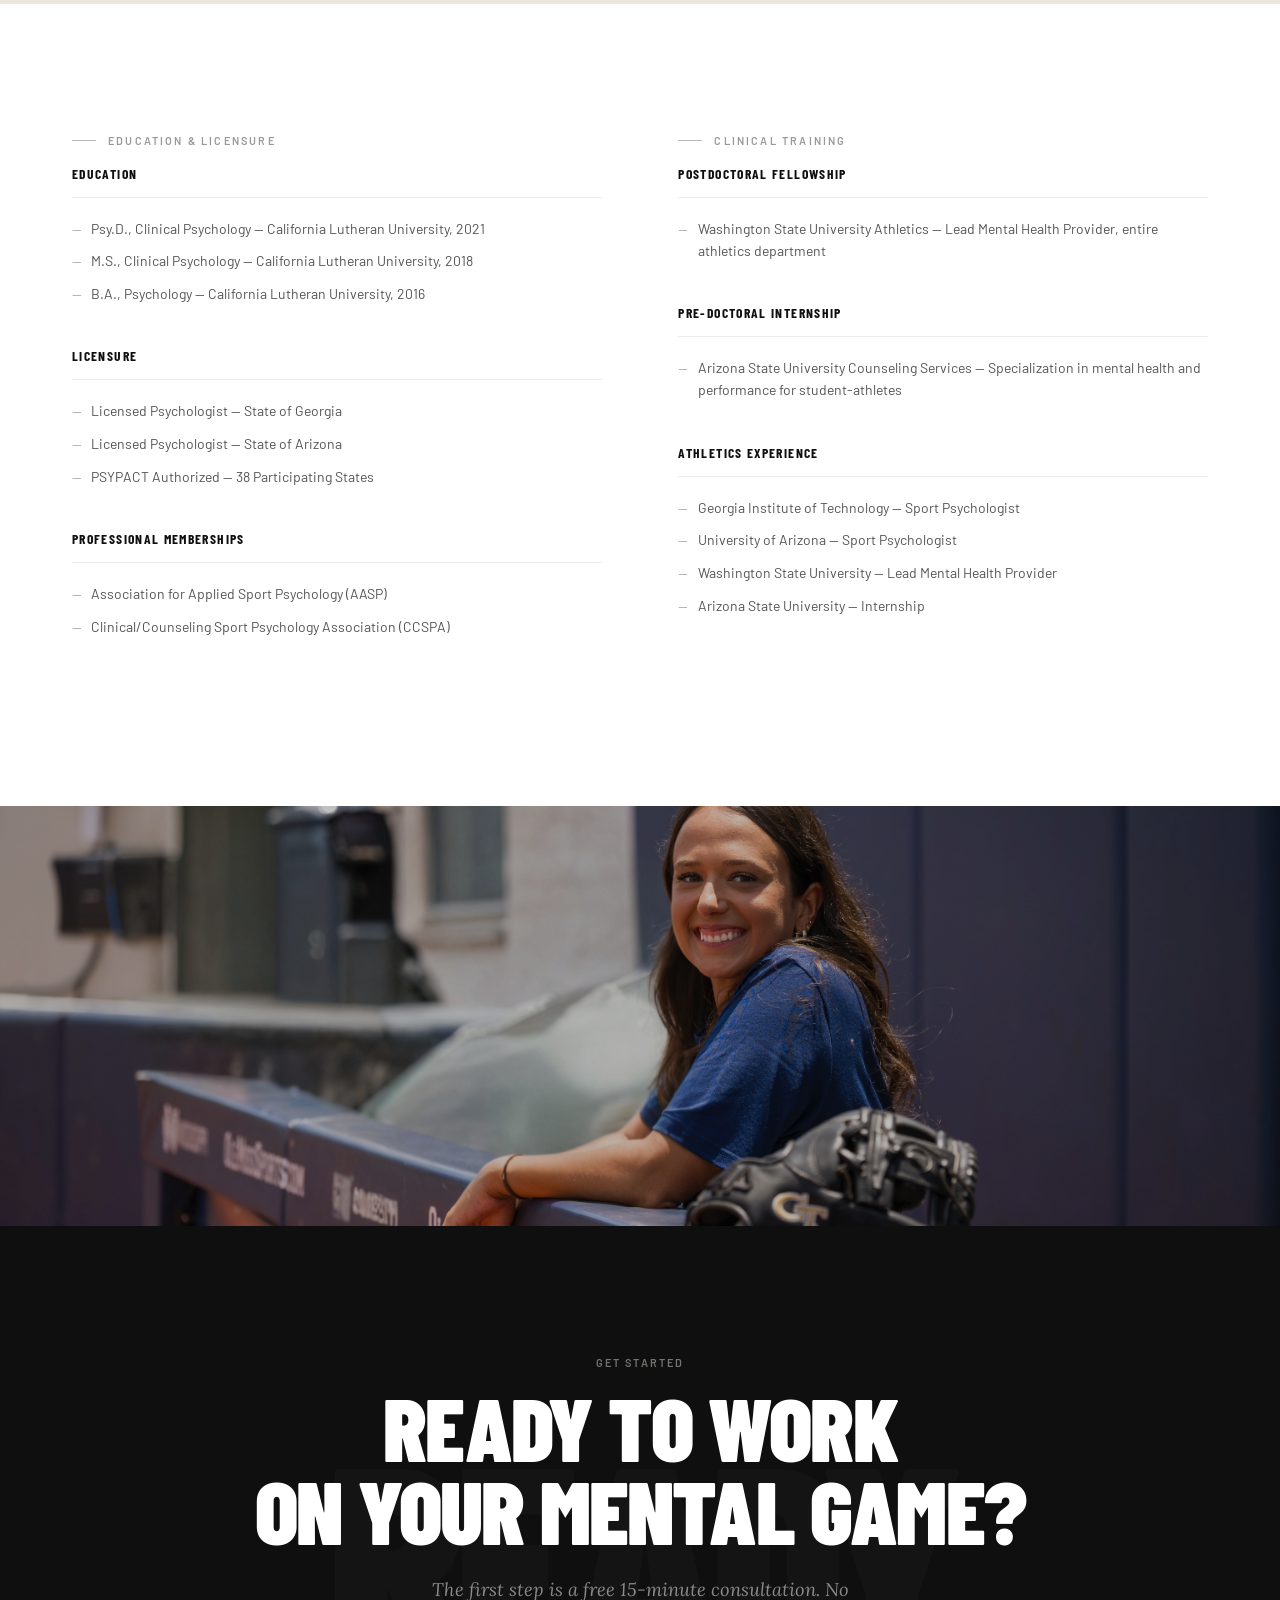
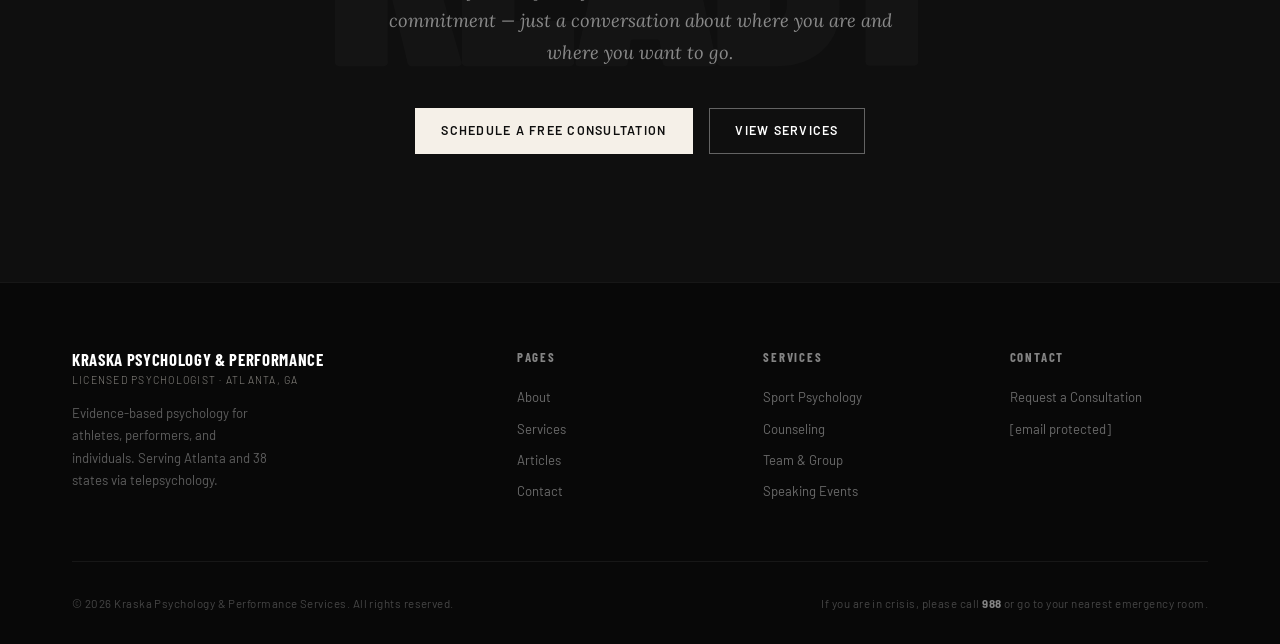
==== commit 1d19a927: "removed testimonials" ====
--- a/about.html
+++ b/about.html
@@ -230,7 +230,6 @@
       style="width:100%; max-height:420px; object-fit:cover; object-position:center 40%; opacity:0.75;"
     />
     <div style="position:absolute; inset:0; display:flex; align-items:center; justify-content:center; z-index:2;">
-      <p style="font-family:'Barlow Condensed',sans-serif; font-weight:900; font-size:clamp(1.8rem,4vw,3.2rem); text-transform:uppercase; letter-spacing:0.02em; color:rgba(255,255,255,0.9); text-align:center; max-width:22ch; line-height:1.05;">She's been in the dugout. Now she's in your corner.</p>
     </div>
   </div>
 
--- a/assets/css/styles.css
+++ b/assets/css/styles.css
@@ -289,6 +289,7 @@
 .mobile-nav .btn {
   margin-top: 1.5rem;
   align-self: flex-start;
+  padding: 0.9rem;
 }
 
 /* ─── SECTION UTILITIES ──────────────────────────────────────── */
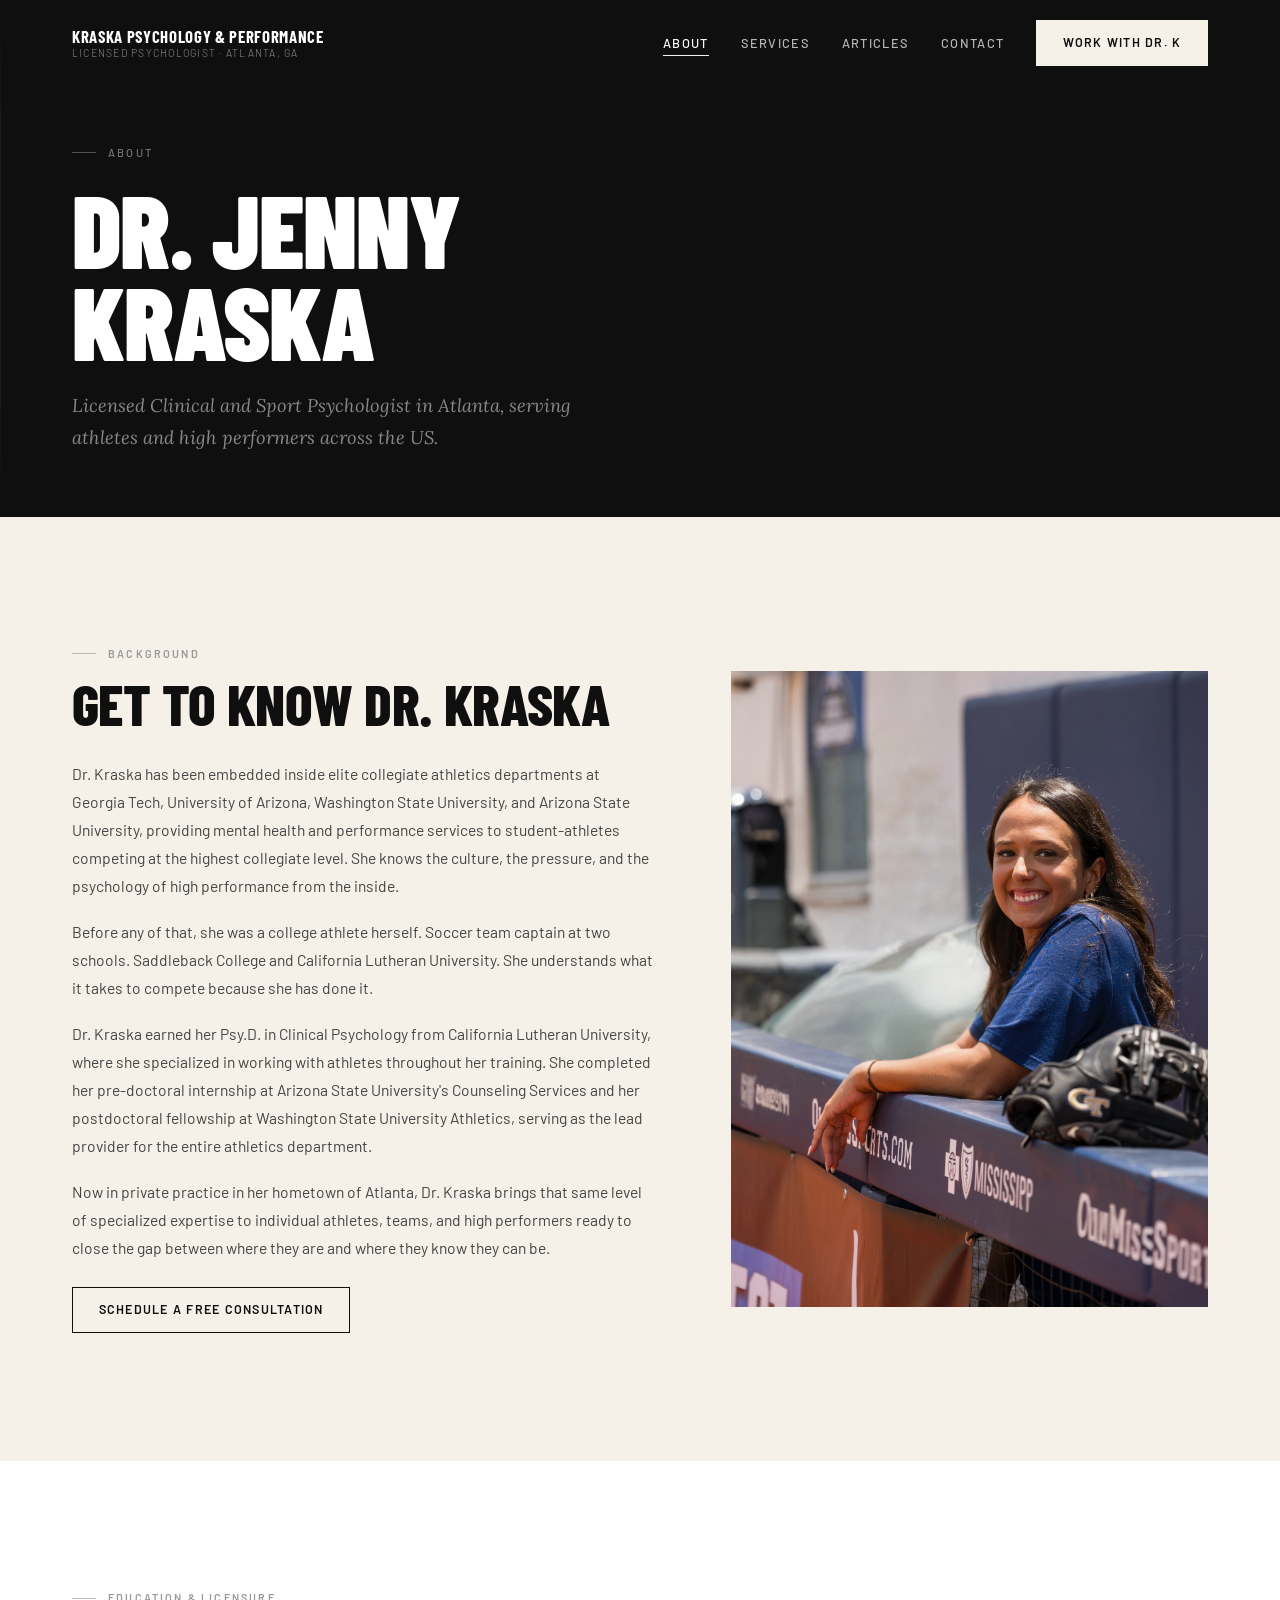
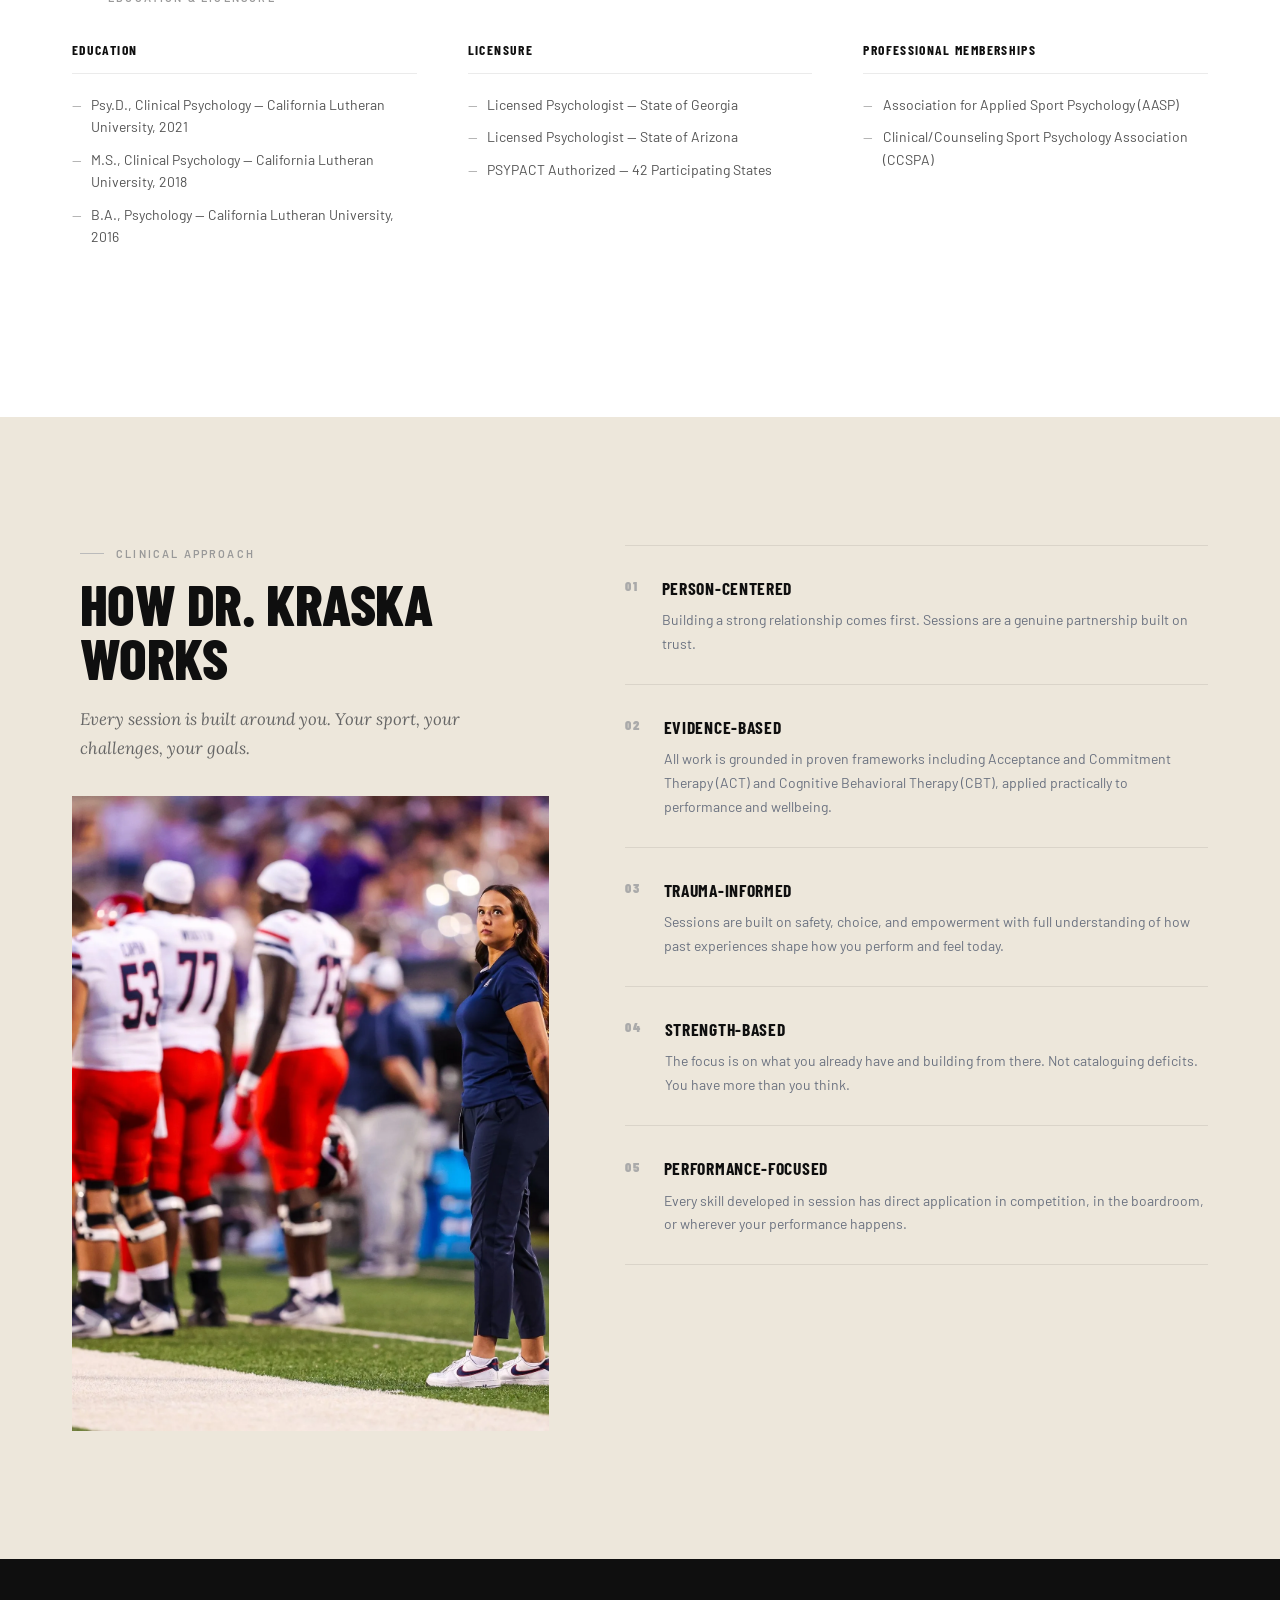
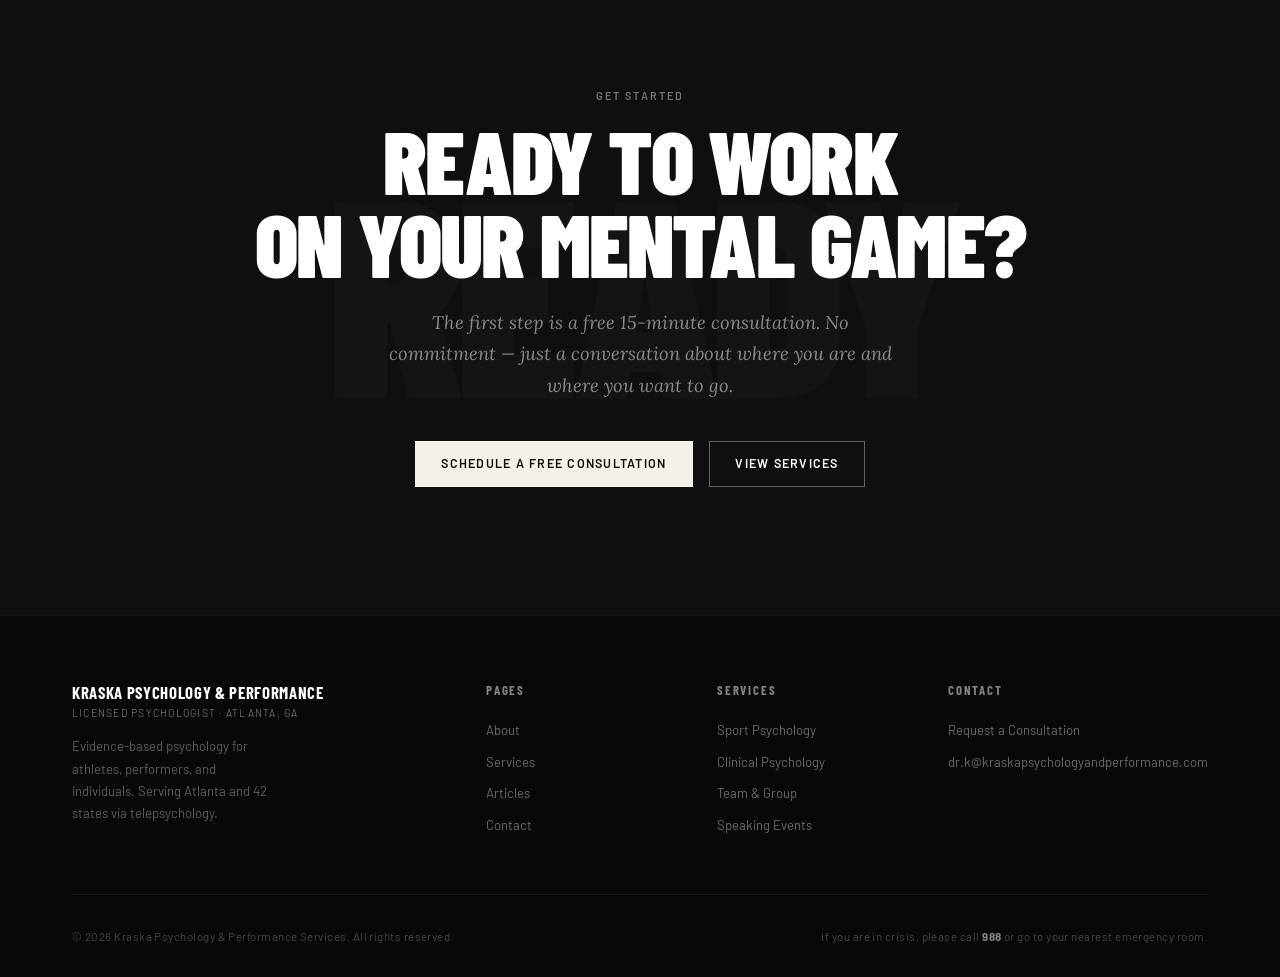
==== commit adb08ba6: "cleaned up wording and updated professional email" ====
--- a/about.html
+++ b/about.html
@@ -4,7 +4,7 @@
   <meta charset="UTF-8" />
   <meta name="viewport" content="width=device-width, initial-scale=1.0" />
   <title>About Dr. Jenny Kraska | Kraska Psychology & Performance</title>
-  <meta name="description" content="Dr. Jenny Kraska is a licensed Clinical and Sport Psychologist with 8 years inside elite collegiate athletics. Based in Atlanta, GA — serving clients in 38 states." />
+  <meta name="description" content="Dr. Jenny Kraska is a licensed Clinical and Sport Psychologist with 8 years inside elite collegiate athletics. Based in Atlanta, GA — serving clients in 42 states." />
   <meta name="robots" content="index, follow" />
   <meta property="og:title" content="About Dr. Jenny Kraska" />
   <meta property="og:type" content="website" />
@@ -53,185 +53,153 @@
     <div class="container" style="position:relative;z-index:2;">
       <p class="page-hero-label">About</p>
       <h1 id="about-heading">Dr. Jenny<br>Kraska</h1>
-      <p class="page-hero-sub">Licensed Clinical & Sport Psychologist. 8 years inside elite collegiate athletics. Former college athlete. Atlanta native.</p>
+      <p class="page-hero-sub">Licensed Clinical and Sport Psychologist in Atlanta, serving athletes and high performers across the US.</p>
     </div>
   </section>
 
-  <!-- ── BIO + PHOTO ────────────────────────────────────────────── -->
-  <section class="section section-cream" aria-labelledby="bio-heading">
-    <div class="container">
-      <div class="about-grid">
-
-        <div class="about-photo-wrap fade-up">
+
+<!-- ── BIO + PHOTO ────────────────────────────────────────────── -->
+<section class="section section-cream" aria-labelledby="bio-heading">
+  <div class="container">
+    <div style="display:grid; grid-template-columns:1.1fr 0.9fr; gap:clamp(3rem,6vw,6rem); align-items:center;">
+
+      <!-- TEXT LEFT -->
+      <div class="about-content">
+        <p class="section-label">Background</p>
+        <h2 id="bio-heading" class="section-headline fade-up">Get to know Dr. Kraska</h2>
+        <br>
+        <!-- <p class="about-title fade-up">Licensed Clinical & Sport Psychologist</p> -->
+
+        <div class="about-body fade-up">
+          <p>Dr. Kraska has been embedded inside elite collegiate athletics departments at Georgia Tech, University of Arizona, Washington State University, and Arizona State University, providing mental health and performance services to student-athletes competing at the highest collegiate level. She knows the culture, the pressure, and the psychology of high performance from the inside.</p>
+          <p>Before any of that, she was a college athlete herself. Soccer team captain at two schools. Saddleback College and California Lutheran University. She understands what it takes to compete because she has done it.</p>
+          <p>Dr. Kraska earned her Psy.D. in Clinical Psychology from California Lutheran University, where she specialized in working with athletes throughout her training. She completed her pre-doctoral internship at Arizona State University's Counseling Services and her postdoctoral fellowship at Washington State University Athletics, serving as the lead provider for the entire athletics department.</p>
+          <p>Now in private practice in her hometown of Atlanta, Dr. Kraska brings that same level of specialized expertise to individual athletes, teams, and high performers ready to close the gap between where they are and where they know they can be.</p>
+        </div>
+        <br>
+
+        <a href="contact.html" class="btn btn-outline fade-up">Schedule a Free Consultation</a>
+      </div>
+
+      <!-- DUGOUT PHOTO RIGHT -->
+      <div class="fade-up" style="display:flex; align-items:center; justify-content:center;">
+        <div style="overflow:hidden; background:var(--black); width:100%;">
           <img
-            src="assets/img/dr_kraska_headshot.webp"
-            alt="Dr. Jenny Kraska"
+            src="assets/img/dr_kraska_dugout.jpeg"
+            alt="Dr. Kraska in the dugout at a collegiate baseball game"
             loading="lazy"
+            style="width:100%; aspect-ratio:3/4; object-fit:cover; object-position:center 25%; display:block;"
           />
         </div>
-
-        <div class="about-content">
-          <p class="section-label">Background</p>
-          <h2 id="bio-heading" class="section-headline fade-up">8 Years Inside<br>Elite Athletics</h2>
-          <p class="about-title fade-up">Licensed Clinical & Sport Psychologist</p>
-
-          <div class="about-body fade-up">
-            <p>Dr. Kraska spent 8 years embedded inside elite collegiate athletics departments — Georgia Tech, University of Arizona, Washington State University, and Arizona State University — providing mental health and performance services to student-athletes competing at the highest collegiate level. She knows the culture, the pressure, and the psychology of high performance from the inside.</p>
-            <p>Before any of that, she was a college athlete herself. Soccer team captain at two schools — Saddleback College and California Lutheran University. She understands what it takes to compete because she has done it.</p>
-            <p>Dr. Kraska earned her Psy.D. in Clinical Psychology from California Lutheran University, where she specialized in working with athletes throughout her training. She completed her pre-doctoral internship at Arizona State University's Counseling Services and her postdoctoral fellowship at Washington State University Athletics, serving as the lead provider for the entire athletics department.</p>
-            <p>Now in private practice in her hometown of Atlanta, Dr. Kraska brings that same level of specialized expertise to individual athletes, teams, and high performers ready to close the gap between where they are and where they know they can be.</p>
-          </div>
-
-          <ul class="creds-list fade-up" aria-label="Key credentials">
-            <li>Psy.D., Clinical Psychology — California Lutheran University, 2021</li>
-            <li>Licensed Psychologist — Georgia & Arizona</li>
-            <li>PSYPACT Member — Authorized in 38 States</li>
-            <li>Pre-doctoral Internship — Arizona State University Athletics</li>
-            <li>Postdoctoral Fellowship — Washington State University Athletics</li>
-          </ul>
-
-          <a href="contact.html" class="btn btn-outline fade-up">Schedule a Free Consultation</a>
-        </div>
-
-      </div>
-    </div>
-  </section>
-
-  <!-- ── ON THE FIELD PHOTO BREAK ──────────────────────────────── -->
-  <div style="background:var(--black-mid); overflow:hidden; max-height:480px;">
-    <img
-      src="assets/img/dr_kraska_onfield.webp"
-      alt="Dr. Kraska on the sideline during a collegiate football game at the University of Arizona"
-      loading="lazy"
-      style="width:100%; max-height:480px; object-fit:cover; object-position:center 30%; opacity:0.85;"
-    />
-  </div>
-
-  <!-- ── APPROACH ───────────────────────────────────────────────── -->
-  <section class="section section-cream-dark" aria-labelledby="approach-heading">
-    <div class="container">
-      <div style="display:grid; grid-template-columns:0.8fr 1.2fr; gap:clamp(3rem,6vw,6rem); align-items:start;">
-
-        <div style="position:sticky; top:7rem;">
+      </div>
+
+    </div>
+  </div>
+</section>
+
+  <!-- ── EDUCATION & CREDENTIALS ───────────────────────────────── -->
+<section class="section section-white" aria-label="Education and credentials">
+  <div class="container">
+    <p class="section-label" style="margin-bottom:2rem;">Education & Licensure</p>
+    <div style="display:grid; grid-template-columns:1fr 1fr 1fr; gap:clamp(2rem,4vw,4rem); align-items:start;">
+
+      <div class="credentials-block fade-up">
+        <h3>Education</h3>
+        <ul>
+          <li>Psy.D., Clinical Psychology — California Lutheran University, 2021</li>
+          <li>M.S., Clinical Psychology — California Lutheran University, 2018</li>
+          <li>B.A., Psychology — California Lutheran University, 2016</li>
+        </ul>
+      </div>
+
+      <div class="credentials-block fade-up fade-up-delay-1">
+        <h3>Licensure</h3>
+        <ul>
+          <li>Licensed Psychologist — State of Georgia</li>
+          <li>Licensed Psychologist — State of Arizona</li>
+          <li>PSYPACT Authorized — 42 Participating States</li>
+        </ul>
+      </div>
+
+      <div class="credentials-block fade-up fade-up-delay-2">
+        <h3>Professional Memberships</h3>
+        <ul>
+          <li>Association for Applied Sport Psychology (AASP)</li>
+          <li>Clinical/Counseling Sport Psychology Association (CCSPA)</li>
+        </ul>
+      </div>
+
+    </div>
+  </div>
+</section>
+
+ <!-- ── APPROACH ───────────────────────────────────────────────── -->
+<section class="section section-cream-dark" aria-labelledby="approach-heading">
+  <div class="container">
+    <div style="display:grid; grid-template-columns:0.9fr 1.1fr; gap:clamp(3rem,6vw,6rem); align-items:start;">
+
+      <!-- TITLE + PHOTO LEFT -->
+      <div style="display:flex; flex-direction:column; gap:2rem; position:sticky; top:7rem;">
+        <div style="padding:0 0.5rem;">
           <p class="section-label">Clinical Approach</p>
           <h2 id="approach-heading" class="section-headline fade-up">How Dr. Kraska<br>Works</h2>
-          <p class="fade-up" style="font-family:'Lora',serif; font-style:italic; font-size:1.05rem; line-height:1.75; color:#666; margin-top:1.25rem;">Every session is built around you — your sport, your challenges, your goals. Five principles guide every engagement.</p>
-        </div>
-
-        <div class="approach-pillars">
-          <div class="pillar fade-up">
-            <span class="pillar-num">01</span>
-            <div>
-              <h4>Person-Centered</h4>
-              <p>The therapeutic relationship comes first. Sessions are a genuine partnership built on trust and collaboration — not a prescription handed down from authority.</p>
-            </div>
-          </div>
-          <div class="pillar fade-up fade-up-delay-1">
-            <span class="pillar-num">02</span>
-            <div>
-              <h4>Evidence-Based</h4>
-              <p>All work is grounded in proven frameworks — Acceptance and Commitment Therapy (ACT) and Cognitive Behavioral Therapy (CBT) — applied practically to performance and wellbeing rather than applied theoretically.</p>
-            </div>
-          </div>
-          <div class="pillar fade-up fade-up-delay-2">
-            <span class="pillar-num">03</span>
-            <div>
-              <h4>Trauma-Informed</h4>
-              <p>Sessions are built on safety, choice, and empowerment — with full understanding of how past experiences shape how you perform and how you feel in the present moment.</p>
-            </div>
-          </div>
-          <div class="pillar fade-up fade-up-delay-3">
-            <span class="pillar-num">04</span>
-            <div>
-              <h4>Strength-Based</h4>
-              <p>The focus is on what you already have and building from there — not cataloguing deficits or limitations. You bring more to this work than you think.</p>
-            </div>
-          </div>
-          <div class="pillar fade-up fade-up-delay-4">
-            <span class="pillar-num">05</span>
-            <div>
-              <h4>Performance-Focused</h4>
-              <p>Every skill developed in session has direct application — in competition, in the boardroom, or wherever your performance happens. Mental health and peak performance are not in conflict.</p>
-            </div>
-          </div>
-        </div>
-
-      </div>
-    </div>
-  </section>
-
-  <!-- ── EDUCATION & CREDENTIALS ───────────────────────────────── -->
-  <section class="section section-white" aria-label="Education and credentials">
-    <div class="container">
-      <div style="display:grid; grid-template-columns:1fr 1fr; gap:clamp(3rem,6vw,5rem);">
-
-        <div>
-          <p class="section-label">Education & Licensure</p>
-          <div class="credentials-block fade-up">
-            <h3>Education</h3>
-            <ul>
-              <li>Psy.D., Clinical Psychology — California Lutheran University, 2021</li>
-              <li>M.S., Clinical Psychology — California Lutheran University, 2018</li>
-              <li>B.A., Psychology — California Lutheran University, 2016</li>
-            </ul>
-          </div>
-          <div class="credentials-block fade-up fade-up-delay-1">
-            <h3>Licensure</h3>
-            <ul>
-              <li>Licensed Psychologist — State of Georgia</li>
-              <li>Licensed Psychologist — State of Arizona</li>
-              <li>PSYPACT Authorized — 38 Participating States</li>
-            </ul>
-          </div>
-          <div class="credentials-block fade-up fade-up-delay-2">
-            <h3>Professional Memberships</h3>
-            <ul>
-              <li>Association for Applied Sport Psychology (AASP)</li>
-              <li>Clinical/Counseling Sport Psychology Association (CCSPA)</li>
-            </ul>
-          </div>
-        </div>
-
-        <div>
-          <p class="section-label">Clinical Training</p>
-          <div class="credentials-block fade-up">
-            <h3>Postdoctoral Fellowship</h3>
-            <ul>
-              <li>Washington State University Athletics — Lead Mental Health Provider, entire athletics department</li>
-            </ul>
-          </div>
-          <div class="credentials-block fade-up fade-up-delay-1">
-            <h3>Pre-doctoral Internship</h3>
-            <ul>
-              <li>Arizona State University Counseling Services — Specialization in mental health and performance for student-athletes</li>
-            </ul>
-          </div>
-          <div class="credentials-block fade-up fade-up-delay-2">
-            <h3>Athletics Experience</h3>
-            <ul>
-              <li>Georgia Institute of Technology — Sport Psychologist</li>
-              <li>University of Arizona — Sport Psychologist</li>
-              <li>Washington State University — Lead Mental Health Provider</li>
-              <li>Arizona State University — Internship</li>
-            </ul>
-          </div>
-        </div>
-
-      </div>
-    </div>
-  </section>
-
-  <!-- ── DUGOUT PHOTO ───────────────────────────────────────────── -->
-  <div style="background:var(--black); overflow:hidden; max-height:420px; position:relative;">
-    <img
-      src="assets/img/dr_kraska_dugout.jpeg"
-      alt="Dr. Kraska in the dugout at a collegiate baseball game"
-      loading="lazy"
-      style="width:100%; max-height:420px; object-fit:cover; object-position:center 40%; opacity:0.75;"
-    />
-    <div style="position:absolute; inset:0; display:flex; align-items:center; justify-content:center; z-index:2;">
-    </div>
-  </div>
+          <p class="fade-up" style="font-family:'Lora',serif; font-style:italic; font-size:1.05rem; line-height:1.75; color:#666; margin-top:1.25rem;">Every session is built around you. Your sport, your challenges, your goals.</p>
+        </div>
+        <div style="overflow:hidden; background:var(--black-mid);">
+          <img
+            src="assets/img/dr_kraska_onfield.webp"
+            alt="Dr. Kraska on the sideline during a collegiate football game at the University of Arizona"
+            loading="lazy"
+            style="width:100%; aspect-ratio:3/4; object-fit:cover; object-position:center 20%; display:block;"
+          />
+        </div>
+      </div>
+
+      <!-- PILLARS RIGHT -->
+      <div class="approach-pillars">
+        <div class="pillar fade-up">
+          <span class="pillar-num">01</span>
+          <div>
+            <h4>Person-Centered</h4>
+            <p>Building a strong relationship comes first. Sessions are a genuine partnership built on trust.</p>
+          </div>
+        </div>
+        <div class="pillar fade-up fade-up-delay-1">
+          <span class="pillar-num">02</span>
+          <div>
+            <h4>Evidence-Based</h4>
+            <p>All work is grounded in proven frameworks including Acceptance and Commitment Therapy (ACT) and Cognitive Behavioral Therapy (CBT), applied practically to performance and wellbeing.</p>
+          </div>
+        </div>
+        <div class="pillar fade-up fade-up-delay-2">
+          <span class="pillar-num">03</span>
+          <div>
+            <h4>Trauma-Informed</h4>
+            <p>Sessions are built on safety, choice, and empowerment with full understanding of how past experiences shape how you perform and feel today.</p>
+          </div>
+        </div>
+        <div class="pillar fade-up fade-up-delay-3">
+          <span class="pillar-num">04</span>
+          <div>
+            <h4>Strength-Based</h4>
+            <p>The focus is on what you already have and building from there. Not cataloguing deficits. You have more than you think.</p>
+          </div>
+        </div>
+        <div class="pillar fade-up fade-up-delay-4">
+          <span class="pillar-num">05</span>
+          <div>
+            <h4>Performance-Focused</h4>
+            <p>Every skill developed in session has direct application in competition, in the boardroom, or wherever your performance happens.</p>
+          </div>
+        </div>
+      </div>
+    </div>
+  </div>
+</section>
+
+
+
+
 
   <!-- ── CTA ────────────────────────────────────────────────────── -->
   <section class="cta-section" aria-labelledby="about-cta-heading">
@@ -256,7 +224,7 @@
           Kraska Psychology & Performance
           <span>Licensed Psychologist · Atlanta, GA</span>
         </a>
-        <p>Evidence-based psychology for athletes, performers, and individuals. Serving Atlanta and 38 states via telepsychology.</p>
+        <p>Evidence-based psychology for athletes, performers, and individuals. Serving Atlanta and 42 states via telepsychology.</p>
       </div>
       <div class="footer-col">
         <h4>Pages</h4>
@@ -268,14 +236,14 @@
       <div class="footer-col">
         <h4>Services</h4>
         <a href="services.html#sport-psychology">Sport Psychology</a>
-        <a href="services.html#counseling">Counseling</a>
+        <a href="services.html#counseling">Clinical Psychology</a>
         <a href="services.html#team-consulting">Team & Group</a>
         <a href="services.html#speaking">Speaking Events</a>
       </div>
       <div class="footer-col">
         <h4>Contact</h4>
         <a href="contact.html">Request a Consultation</a>
-        <a href="/cdn-cgi/l/email-protection#e28690cc88878c8c8b848790899083918983a2858f838b8ecc818d8f"><span class="__cf_email__" data-cfemail="82e6f0ace8e7ececebe4e7f0e9f0e3f1e9e3c2e5efe3ebeeace1edef">[email&#160;protected]</span></a>
+        <a href="mailto:dr.k@kraskapsychologyandperformance.com">dr.k@kraskapsychologyandperformance.com</a>
       </div>
     </div>
     <div class="footer-bottom">
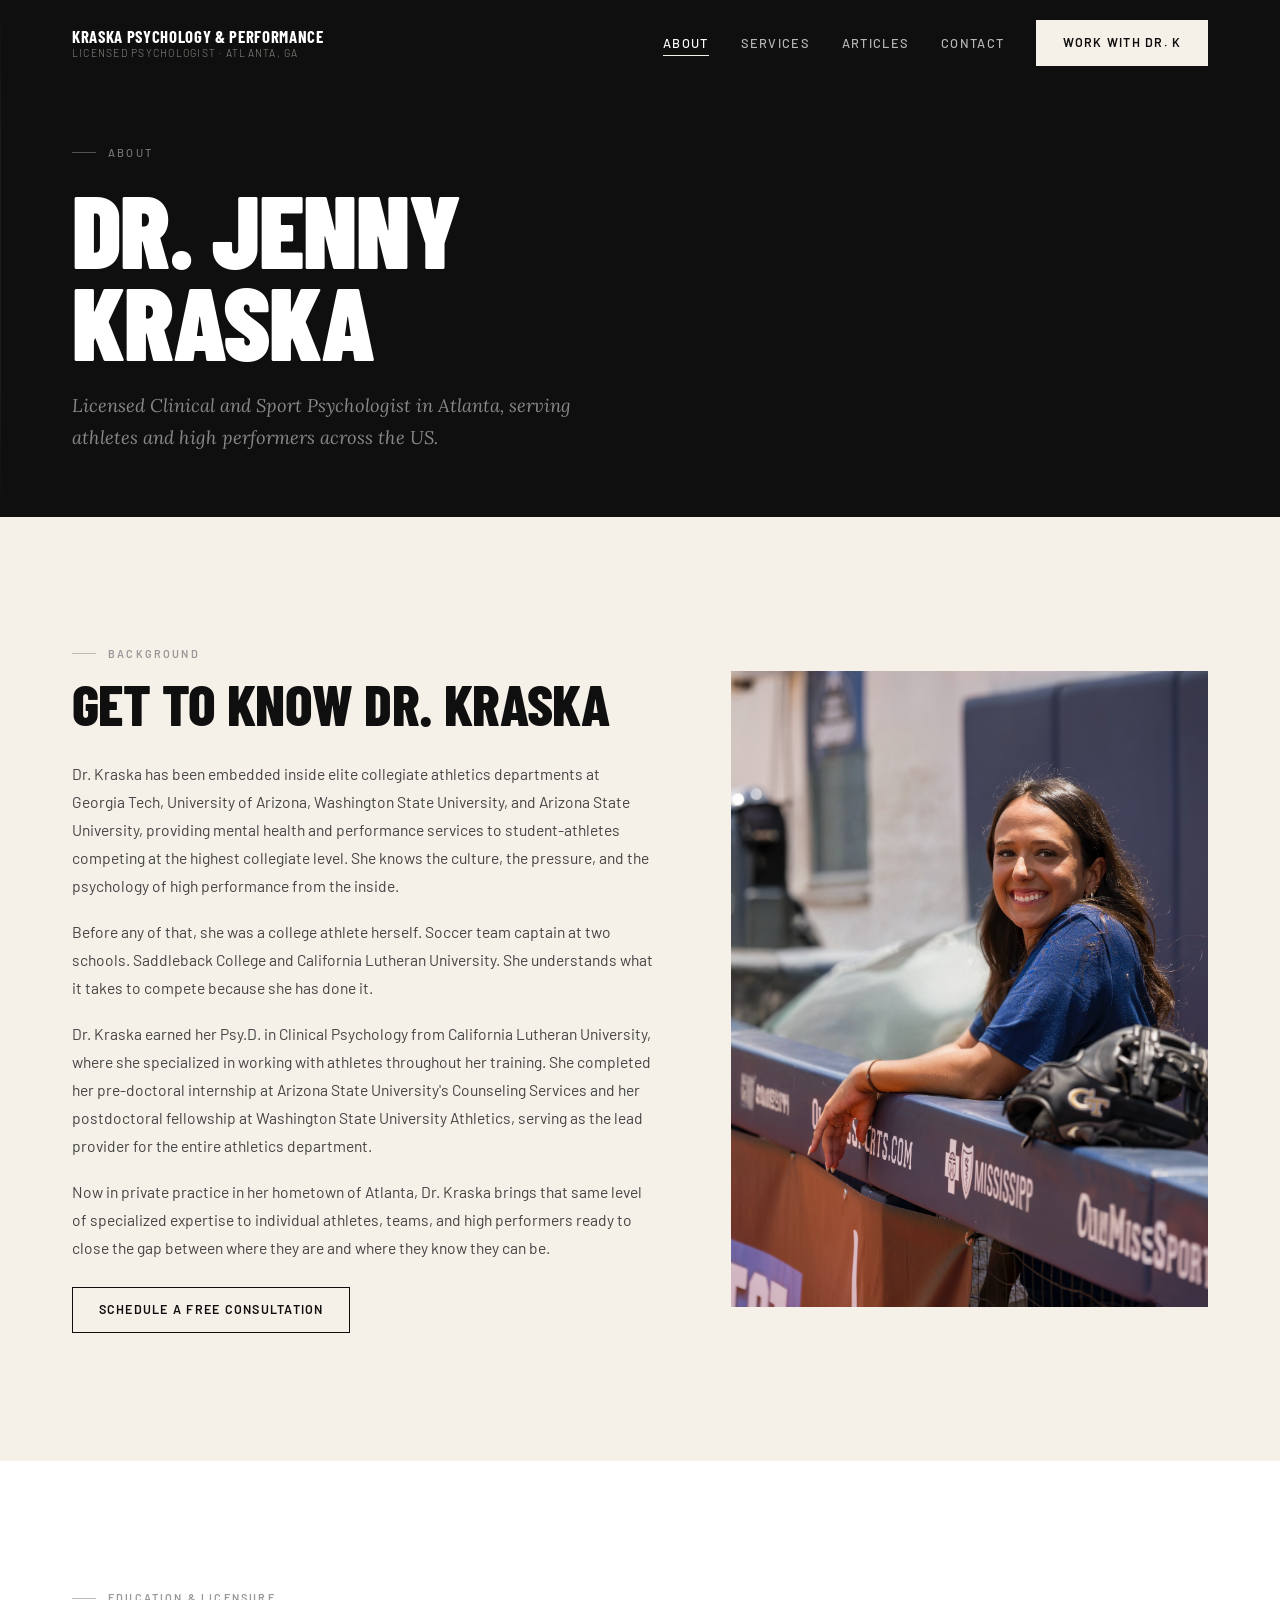
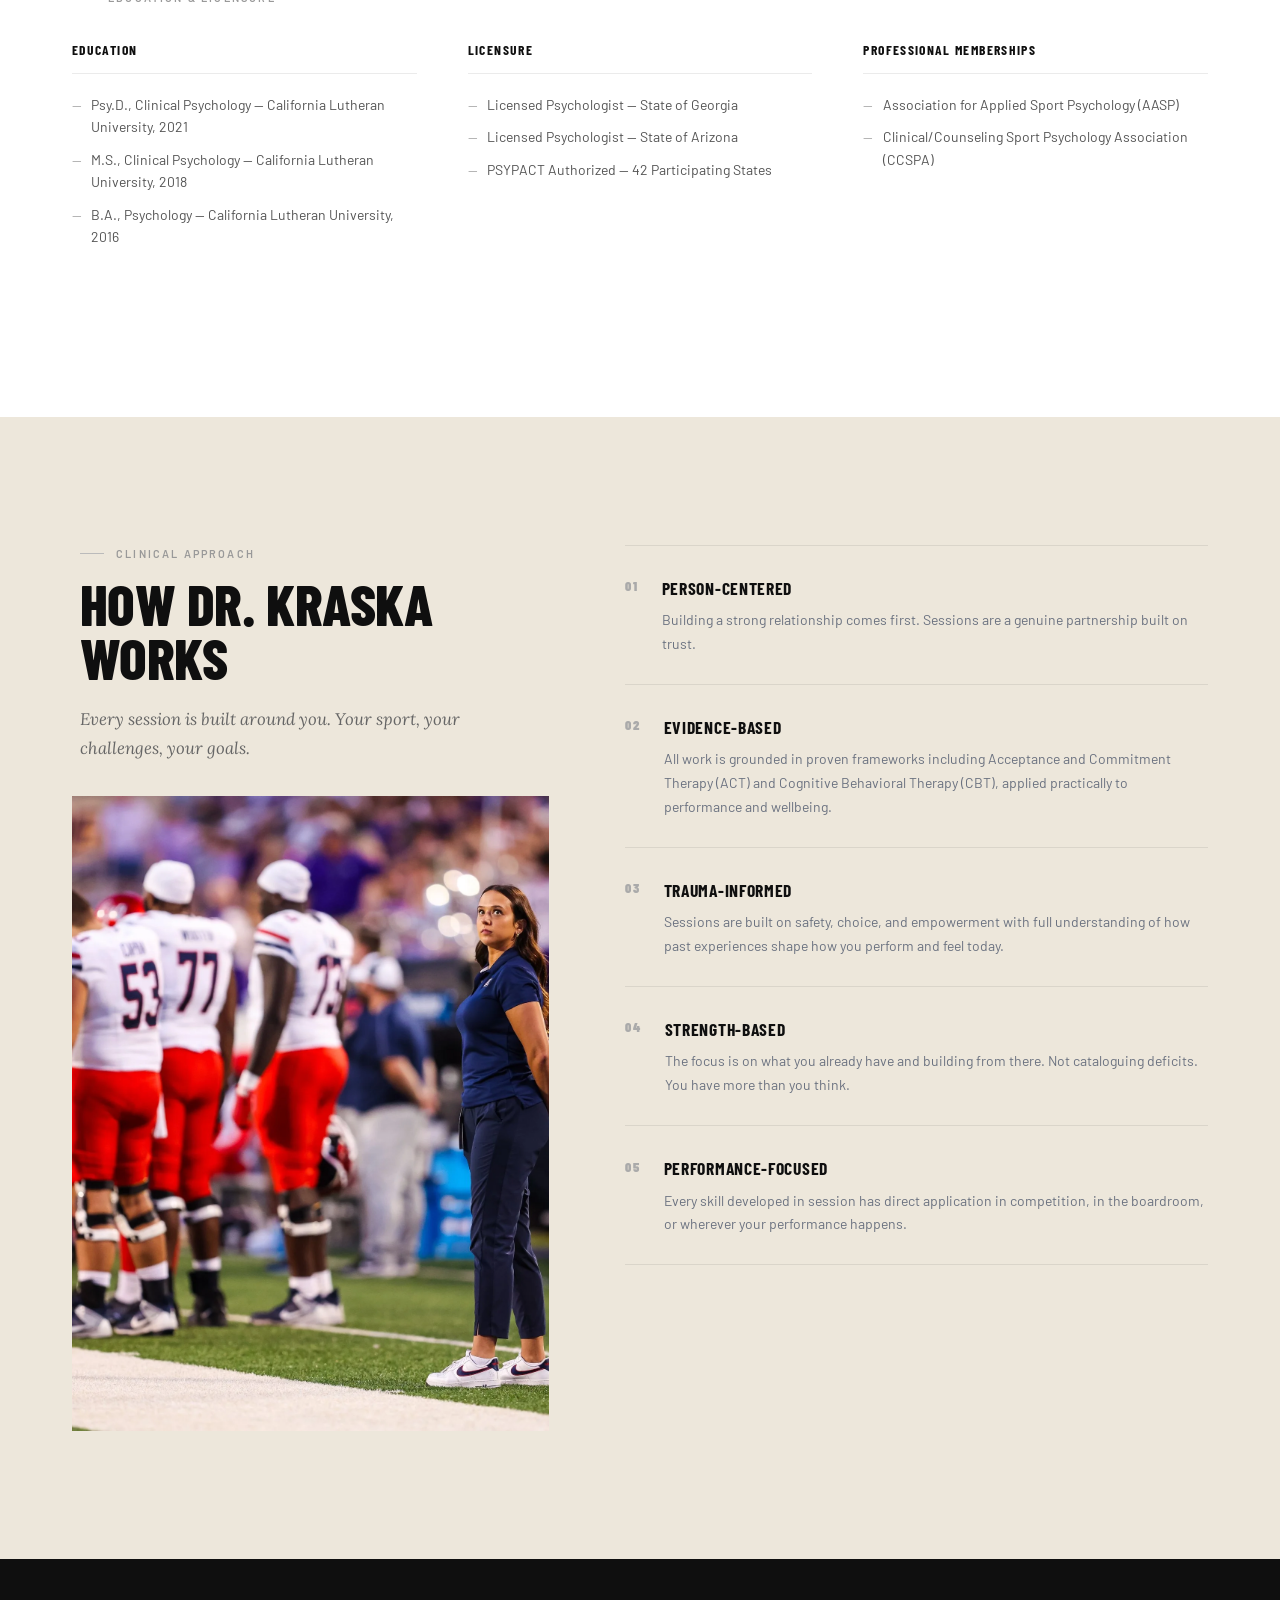
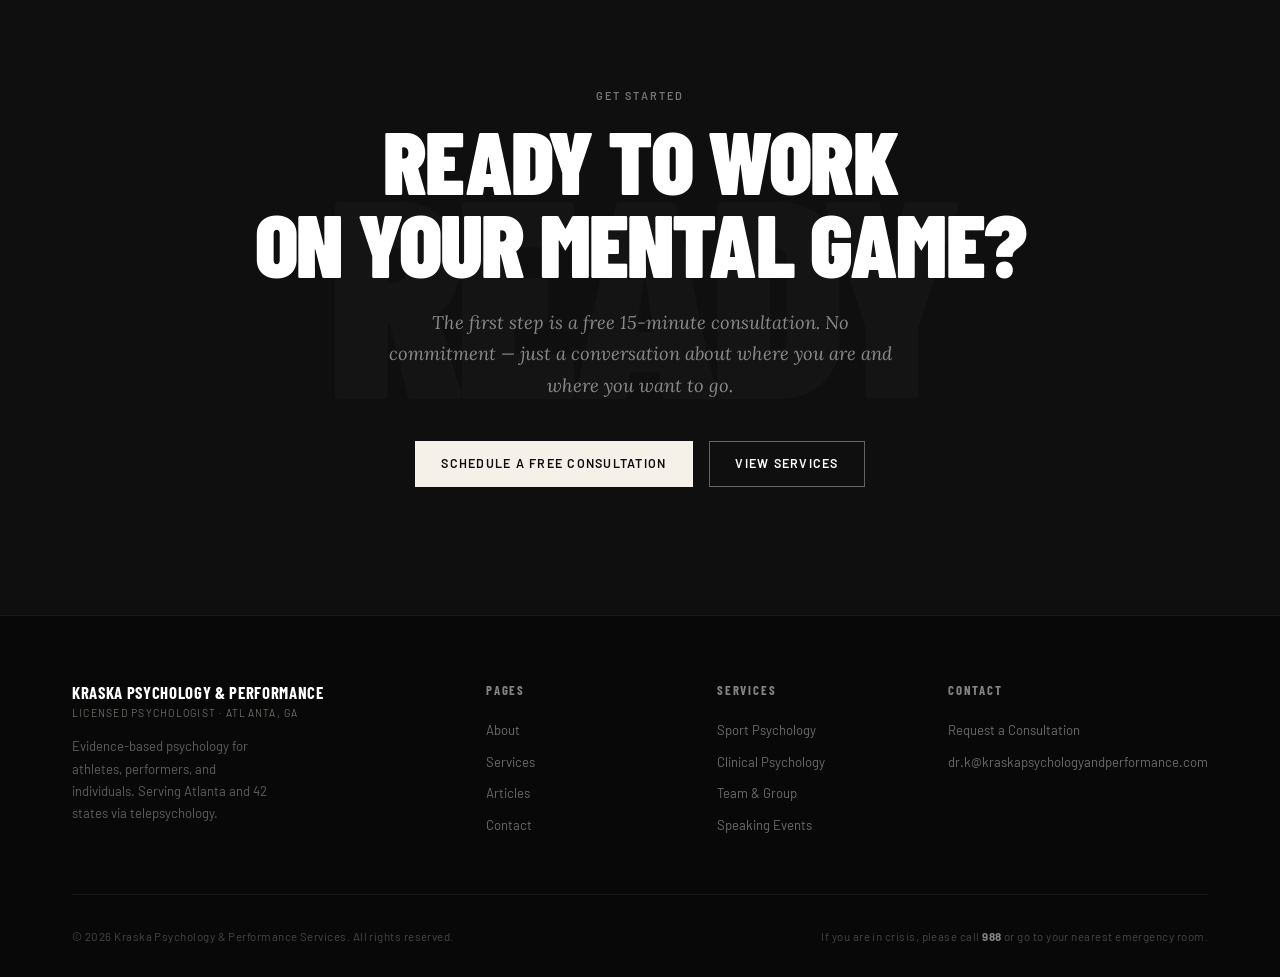
==== commit 7ea3f366: "fixed mobile response" ====
--- a/about.html
+++ b/about.html
@@ -139,7 +139,7 @@
     <div style="display:grid; grid-template-columns:0.9fr 1.1fr; gap:clamp(3rem,6vw,6rem); align-items:start;">
 
       <!-- TITLE + PHOTO LEFT -->
-      <div style="display:flex; flex-direction:column; gap:2rem; position:sticky; top:7rem;">
+      <div style="display:flex; flex-direction:column; gap:2rem;">
         <div style="padding:0 0.5rem;">
           <p class="section-label">Clinical Approach</p>
           <h2 id="approach-heading" class="section-headline fade-up">How Dr. Kraska<br>Works</h2>
--- a/assets/css/styles.css
+++ b/assets/css/styles.css
@@ -62,6 +62,75 @@
 ul,
 ol {
   list-style: none;
+}
+
+@media (prefers-color-scheme: dark) {
+  :root {
+    --cream: #f0eae0;
+    --cream-dark: #e8e0d0;
+  }
+  .section-white {
+    background: #1a1a1a;
+  }
+  .section-cream {
+    background: #2a2520;
+  }
+  .section-cream-dark {
+    background: #252018;
+  }
+  .about-body p,
+  .service-detail-right p,
+  .faq-a,
+  .prose p {
+    color: #ccc;
+  }
+  .section-headline,
+  .pillar h4,
+  .faq-q,
+  .article-card h3 {
+    color: #f0ead8;
+  }
+  .form-group input,
+  .form-group select,
+  .form-group textarea {
+    background: #2a2a2a;
+    color: var(--white);
+    border-color: rgba(255, 255, 255, 0.15);
+  }
+  .testimonial-card,
+  .article-card,
+  .sidebar-block {
+    background: #2a2a2a;
+    border-color: rgba(255, 255, 255, 0.1);
+  }
+  .credentials-block li,
+  .about-body p {
+    color: #bbb;
+  }
+}
+
+@media (prefers-color-scheme: dark) {
+  .nav-toggle span {
+    background: var(--white);
+  }
+}
+
+@media (max-width: 900px) {
+  .site-header {
+    background: var(--black);
+  }
+}
+
+@media (max-width: 540px) {
+  .btn-primary {
+    background: var(--black);
+    color: var(--white);
+    border-color: var(--black);
+  }
+  .btn-primary:hover {
+    background: var(--black-mid);
+    border-color: var(--black-mid);
+  }
 }
 
 /* ─── CONTAINER ──────────────────────────────────────────────── */
@@ -1855,4 +1924,81 @@
     gap: 0.5rem;
     text-align: center;
   }
-}
+  .btn-primary {
+    background: var(--black);
+    color: var(--white);
+    border-color: var(--black);
+  }
+  .btn-primary:hover {
+    background: var(--black-mid);
+    border-color: var(--black-mid);
+  }
+  [style*="grid-template-columns:1.1fr 0.9fr"],
+  [style*="grid-template-columns:0.9fr 1.1fr"],
+  [style*="grid-template-columns:1.2fr 0.8fr"],
+  [style*="grid-template-columns:1fr 1fr"] {
+    grid-template-columns: 1fr !important;
+  }
+  [style*="position:sticky"] {
+    position: static !important;
+  }
+  .about-photo-wrap {
+    max-width: 100%;
+    margin: 0 auto;
+  }
+  .contact-info-block {
+    position: static;
+  }
+  .service-detail-left {
+    position: static;
+  }
+}
+
+/* ─── DARK MODE ──────────────────────────────────────────────── */
+@media (prefers-color-scheme: dark) {
+  :root {
+    --cream: #f0eae0;
+    --cream-dark: #e8e0d0;
+  }
+  .section-white {
+    background: #1a1a1a;
+  }
+  .section-cream {
+    background: #2a2520;
+  }
+  .section-cream-dark {
+    background: #252018;
+  }
+  .about-body p,
+  .service-detail-right p,
+  .faq-a,
+  .prose p {
+    color: #ccc;
+  }
+  .section-headline,
+  .pillar h4,
+  .faq-q,
+  .article-card h3 {
+    color: #f0ead8;
+  }
+  .form-group input,
+  .form-group select,
+  .form-group textarea {
+    background: #2a2a2a;
+    color: var(--white);
+    border-color: rgba(255, 255, 255, 0.15);
+  }
+  .testimonial-card,
+  .article-card,
+  .sidebar-block {
+    background: #2a2a2a;
+    border-color: rgba(255, 255, 255, 0.1);
+  }
+  .credentials-block li,
+  .about-body p {
+    color: #bbb;
+  }
+  .nav-toggle span {
+    background: var(--white);
+  }
+}
